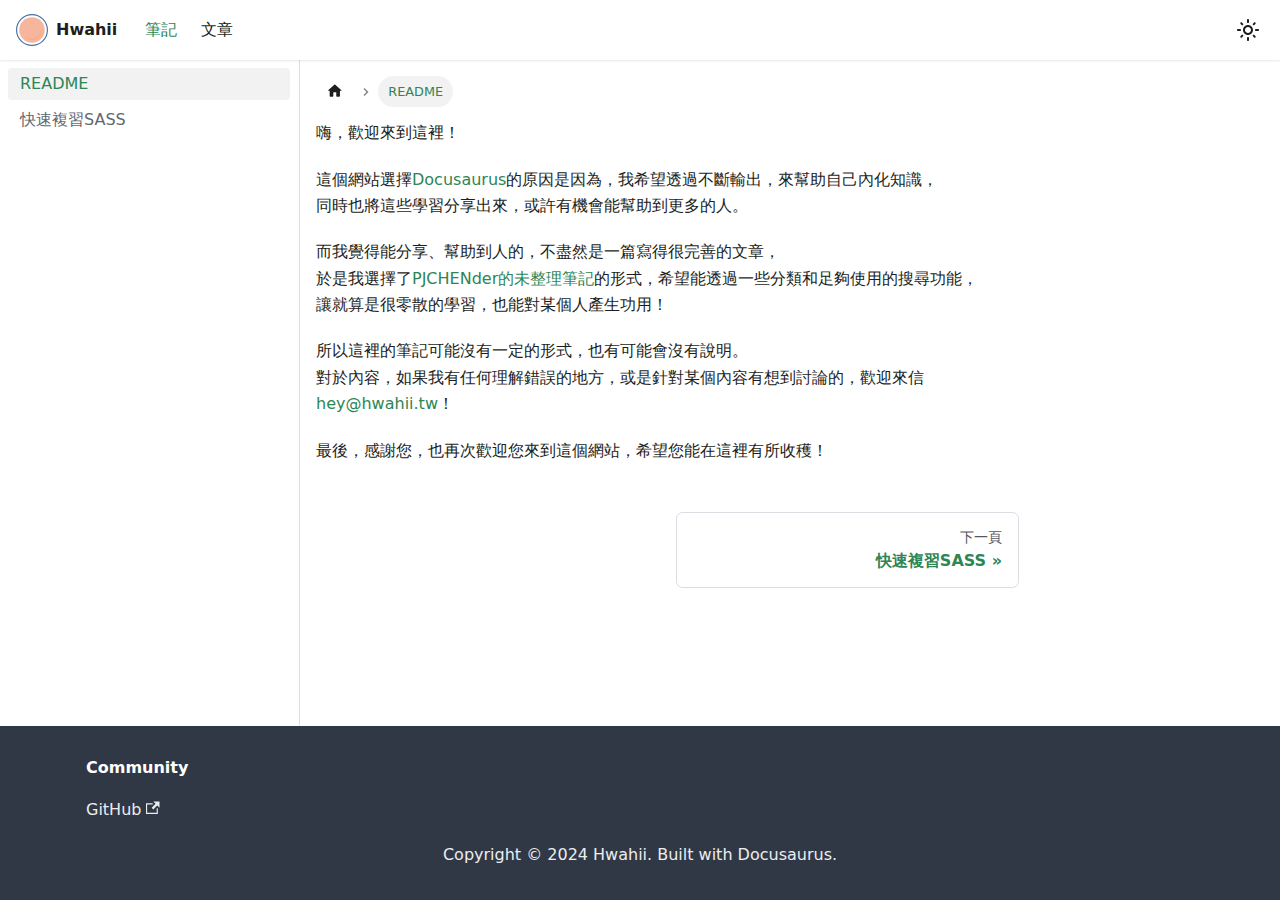
==== docs/index.html @ d8ab29be "Deploy website - based on bfebf30cdcd7304b4d7a18068b318fc3b95c736f" ====
<!doctype html>
<html lang="zh-Hant" dir="ltr" class="docs-wrapper plugin-docs plugin-id-default docs-version-current docs-doc-page docs-doc-id-readme" data-has-hydrated="false">
<head>
<meta charset="UTF-8">
<meta name="generator" content="Docusaurus v3.6.3">
<title data-rh="true">README | Hwahii</title><meta data-rh="true" name="viewport" content="width=device-width,initial-scale=1"><meta data-rh="true" name="twitter:card" content="summary_large_image"><meta data-rh="true" property="og:image" content="https://hwahii.tw/img/hwahii-social-card.jpg"><meta data-rh="true" name="twitter:image" content="https://hwahii.tw/img/hwahii-social-card.jpg"><meta data-rh="true" property="og:url" content="https://hwahii.tw/docs/"><meta data-rh="true" property="og:locale" content="zh_Hant"><meta data-rh="true" name="docusaurus_locale" content="zh-Hant"><meta data-rh="true" name="docsearch:language" content="zh-Hant"><meta data-rh="true" name="docusaurus_version" content="current"><meta data-rh="true" name="docusaurus_tag" content="docs-default-current"><meta data-rh="true" name="docsearch:version" content="current"><meta data-rh="true" name="docsearch:docusaurus_tag" content="docs-default-current"><meta data-rh="true" property="og:title" content="README | Hwahii"><meta data-rh="true" name="description" content="嗨，歡迎來到這裡！"><meta data-rh="true" property="og:description" content="嗨，歡迎來到這裡！"><link data-rh="true" rel="icon" href="/img/favicon.ico"><link data-rh="true" rel="canonical" href="https://hwahii.tw/docs/"><link data-rh="true" rel="alternate" href="https://hwahii.tw/docs/" hreflang="zh-Hant"><link data-rh="true" rel="alternate" href="https://hwahii.tw/docs/" hreflang="x-default"><link rel="alternate" type="application/rss+xml" href="/blog/rss.xml" title="Hwahii RSS Feed">
<link rel="alternate" type="application/atom+xml" href="/blog/atom.xml" title="Hwahii Atom Feed"><link rel="stylesheet" href="/assets/css/styles.ea962308.css">
<script src="/assets/js/runtime~main.07e8fa2d.js" defer="defer"></script>
<script src="/assets/js/main.e423e4a3.js" defer="defer"></script>
</head>
<body class="navigation-with-keyboard">
<script>!function(){function t(t){document.documentElement.setAttribute("data-theme",t)}var e=function(){try{return new URLSearchParams(window.location.search).get("docusaurus-theme")}catch(t){}}()||function(){try{return window.localStorage.getItem("theme")}catch(t){}}();t(null!==e?e:"light")}(),function(){try{const n=new URLSearchParams(window.location.search).entries();for(var[t,e]of n)if(t.startsWith("docusaurus-data-")){var a=t.replace("docusaurus-data-","data-");document.documentElement.setAttribute(a,e)}}catch(t){}}()</script><div id="__docusaurus"><div role="region" aria-label="跳至主要内容"><a class="skipToContent_fXgn" href="#__docusaurus_skipToContent_fallback">跳至主要内容</a></div><nav aria-label="主導航" class="navbar navbar--fixed-top"><div class="navbar__inner"><div class="navbar__items"><button aria-label="切換導覽列" aria-expanded="false" class="navbar__toggle clean-btn" type="button"><svg width="30" height="30" viewBox="0 0 30 30" aria-hidden="true"><path stroke="currentColor" stroke-linecap="round" stroke-miterlimit="10" stroke-width="2" d="M4 7h22M4 15h22M4 23h22"></path></svg></button><a class="navbar__brand" href="/"><div class="navbar__logo"><img src="/img/logo.svg" alt="Hwahii Logo" class="themedComponent_mlkZ themedComponent--light_NVdE"><img src="/img/logo.svg" alt="Hwahii Logo" class="themedComponent_mlkZ themedComponent--dark_xIcU"></div><b class="navbar__title text--truncate">Hwahii</b></a><a aria-current="page" class="navbar__item navbar__link navbar__link--active" href="/docs/">筆記</a><a class="navbar__item navbar__link" href="/blog">文章</a></div><div class="navbar__items navbar__items--right"><div class="toggle_vylO colorModeToggle_DEke"><button class="clean-btn toggleButton_gllP toggleButtonDisabled_aARS" type="button" disabled="" title="切換淺色/深色模式（當前為淺色模式）" aria-label="切換淺色/深色模式（當前為淺色模式）" aria-live="polite" aria-pressed="false"><svg viewBox="0 0 24 24" width="24" height="24" class="lightToggleIcon_pyhR"><path fill="currentColor" d="M12,9c1.65,0,3,1.35,3,3s-1.35,3-3,3s-3-1.35-3-3S10.35,9,12,9 M12,7c-2.76,0-5,2.24-5,5s2.24,5,5,5s5-2.24,5-5 S14.76,7,12,7L12,7z M2,13l2,0c0.55,0,1-0.45,1-1s-0.45-1-1-1l-2,0c-0.55,0-1,0.45-1,1S1.45,13,2,13z M20,13l2,0c0.55,0,1-0.45,1-1 s-0.45-1-1-1l-2,0c-0.55,0-1,0.45-1,1S19.45,13,20,13z M11,2v2c0,0.55,0.45,1,1,1s1-0.45,1-1V2c0-0.55-0.45-1-1-1S11,1.45,11,2z M11,20v2c0,0.55,0.45,1,1,1s1-0.45,1-1v-2c0-0.55-0.45-1-1-1C11.45,19,11,19.45,11,20z M5.99,4.58c-0.39-0.39-1.03-0.39-1.41,0 c-0.39,0.39-0.39,1.03,0,1.41l1.06,1.06c0.39,0.39,1.03,0.39,1.41,0s0.39-1.03,0-1.41L5.99,4.58z M18.36,16.95 c-0.39-0.39-1.03-0.39-1.41,0c-0.39,0.39-0.39,1.03,0,1.41l1.06,1.06c0.39,0.39,1.03,0.39,1.41,0c0.39-0.39,0.39-1.03,0-1.41 L18.36,16.95z M19.42,5.99c0.39-0.39,0.39-1.03,0-1.41c-0.39-0.39-1.03-0.39-1.41,0l-1.06,1.06c-0.39,0.39-0.39,1.03,0,1.41 s1.03,0.39,1.41,0L19.42,5.99z M7.05,18.36c0.39-0.39,0.39-1.03,0-1.41c-0.39-0.39-1.03-0.39-1.41,0l-1.06,1.06 c-0.39,0.39-0.39,1.03,0,1.41s1.03,0.39,1.41,0L7.05,18.36z"></path></svg><svg viewBox="0 0 24 24" width="24" height="24" class="darkToggleIcon_wfgR"><path fill="currentColor" d="M9.37,5.51C9.19,6.15,9.1,6.82,9.1,7.5c0,4.08,3.32,7.4,7.4,7.4c0.68,0,1.35-0.09,1.99-0.27C17.45,17.19,14.93,19,12,19 c-3.86,0-7-3.14-7-7C5,9.07,6.81,6.55,9.37,5.51z M12,3c-4.97,0-9,4.03-9,9s4.03,9,9,9s9-4.03,9-9c0-0.46-0.04-0.92-0.1-1.36 c-0.98,1.37-2.58,2.26-4.4,2.26c-2.98,0-5.4-2.42-5.4-5.4c0-1.81,0.89-3.42,2.26-4.4C12.92,3.04,12.46,3,12,3L12,3z"></path></svg></button></div><div class="navbarSearchContainer_Bca1"></div></div></div><div role="presentation" class="navbar-sidebar__backdrop"></div></nav><div id="__docusaurus_skipToContent_fallback" class="main-wrapper mainWrapper_z2l0"><div class="docsWrapper_hBAB"><button aria-label="回到頂部" class="clean-btn theme-back-to-top-button backToTopButton_sjWU" type="button"></button><div class="docRoot_UBD9"><aside class="theme-doc-sidebar-container docSidebarContainer_YfHR"><div class="sidebarViewport_aRkj"><div class="sidebar_njMd"><nav aria-label="文件側邊欄" class="menu thin-scrollbar menu_SIkG"><ul class="theme-doc-sidebar-menu menu__list"><li class="theme-doc-sidebar-item-link theme-doc-sidebar-item-link-level-1 menu__list-item"><a class="menu__link menu__link--active" aria-current="page" href="/docs/">README</a></li><li class="theme-doc-sidebar-item-link theme-doc-sidebar-item-link-level-1 menu__list-item"><a class="menu__link" href="/docs/quick-sass">快速複習SASS</a></li></ul></nav></div></div></aside><main class="docMainContainer_TBSr"><div class="container padding-top--md padding-bottom--lg"><div class="row"><div class="col docItemCol_VOVn"><div class="docItemContainer_Djhp"><article><nav class="theme-doc-breadcrumbs breadcrumbsContainer_Z_bl" aria-label="頁面路徑"><ul class="breadcrumbs" itemscope="" itemtype="https://schema.org/BreadcrumbList"><li class="breadcrumbs__item"><a aria-label="主頁面" class="breadcrumbs__link" href="/"><svg viewBox="0 0 24 24" class="breadcrumbHomeIcon_YNFT"><path d="M10 19v-5h4v5c0 .55.45 1 1 1h3c.55 0 1-.45 1-1v-7h1.7c.46 0 .68-.57.33-.87L12.67 3.6c-.38-.34-.96-.34-1.34 0l-8.36 7.53c-.34.3-.13.87.33.87H5v7c0 .55.45 1 1 1h3c.55 0 1-.45 1-1z" fill="currentColor"></path></svg></a></li><li itemscope="" itemprop="itemListElement" itemtype="https://schema.org/ListItem" class="breadcrumbs__item breadcrumbs__item--active"><span class="breadcrumbs__link" itemprop="name">README</span><meta itemprop="position" content="1"></li></ul></nav><div class="theme-doc-markdown markdown"><p>嗨，歡迎來到這裡！</p>
<p>這個網站選擇<a href="https://docusaurus.io/" target="_blank" rel="noopener noreferrer">Docusaurus</a>的原因是因為，我希望透過不斷輸出，來幫助自己內化知識，<br>
<!-- -->同時也將這些學習分享出來，或許有機會能幫助到更多的人。</p>
<p>而我覺得能分享、幫助到人的，不盡然是一篇寫得很完善的文章，<br>
<!-- -->於是我選擇了<a href="https://pjchender.dev/" target="_blank" rel="noopener noreferrer">PJCHENder的未整理筆記</a>的形式，希望能透過一些分類和足夠使用的搜尋功能，<br>
<!-- -->讓就算是很零散的學習，也能對某個人產生功用！</p>
<p>所以這裡的筆記可能沒有一定的形式，也有可能會沒有說明。<br>
<!-- -->對於內容，如果我有任何理解錯誤的地方，或是針對某個內容有想到討論的，歡迎來信<a href="mailto:hey@hwahii.tw" target="_blank" rel="noopener noreferrer">hey@hwahii.tw</a>！</p>
<p>最後，感謝您，也再次歡迎您來到這個網站，希望您能在這裡有所收穫！</p></div></article><nav class="pagination-nav docusaurus-mt-lg" aria-label="文件選項卡"><a class="pagination-nav__link pagination-nav__link--next" href="/docs/quick-sass"><div class="pagination-nav__sublabel">下一頁</div><div class="pagination-nav__label">快速複習SASS</div></a></nav></div></div></div></div></main></div></div></div><footer class="footer footer--dark"><div class="container container-fluid"><div class="row footer__links"><div class="col footer__col"><div class="footer__title">Community</div><ul class="footer__items clean-list"><li class="footer__item"><a href="https://github.com/hwahii" target="_blank" rel="noopener noreferrer" class="footer__link-item">GitHub<svg width="13.5" height="13.5" aria-hidden="true" viewBox="0 0 24 24" class="iconExternalLink_nPIU"><path fill="currentColor" d="M21 13v10h-21v-19h12v2h-10v15h17v-8h2zm3-12h-10.988l4.035 4-6.977 7.07 2.828 2.828 6.977-7.07 4.125 4.172v-11z"></path></svg></a></li></ul></div></div><div class="footer__bottom text--center"><div class="footer__copyright">Copyright © 2024 Hwahii. Built with Docusaurus.</div></div></div></footer></div>
</body>
</html>
---- assets/css/styles.ea962308.css ----
.col,.container{padding:0 var(--ifm-spacing-horizontal);width:100%}.markdown>h2,.markdown>h3,.markdown>h4,.markdown>h5,.markdown>h6{margin-bottom:calc(var(--ifm-heading-vertical-rhythm-bottom)*var(--ifm-leading))}.markdown li,body{word-wrap:break-word}body,ol ol,ol ul,ul ol,ul ul{margin:0}pre,table{overflow:auto}blockquote,pre{margin:0 0 var(--ifm-spacing-vertical)}.breadcrumbs__link,.button{transition-timing-function:var(--ifm-transition-timing-default)}.button,code{vertical-align:middle}.button--outline.button--active,.button--outline:active,.button--outline:hover,:root{--ifm-button-color:var(--ifm-font-color-base-inverse)}.menu__link:hover,a{transition:color var(--ifm-transition-fast) var(--ifm-transition-timing-default)}.navbar--dark,:root{--ifm-navbar-link-hover-color:var(--ifm-color-primary)}.menu,.navbar-sidebar{overflow-x:hidden}:root,html[data-theme=dark]{--ifm-color-emphasis-500:var(--ifm-color-gray-500)}.toggleButton_gllP,html{-webkit-tap-highlight-color:transparent}.authorSocials_rSDt,.authorTitle_nd0D{-webkit-box-orient:vertical;overflow:hidden}.clean-list,.containsTaskList_mC6p,.details_lb9f>summary,.dropdown__menu,.menu__list{list-style:none}:root{--ifm-color-scheme:light;--ifm-dark-value:10%;--ifm-darker-value:15%;--ifm-darkest-value:30%;--ifm-light-value:15%;--ifm-lighter-value:30%;--ifm-lightest-value:50%;--ifm-contrast-background-value:90%;--ifm-contrast-foreground-value:70%;--ifm-contrast-background-dark-value:70%;--ifm-contrast-foreground-dark-value:90%;--ifm-color-primary:#3578e5;--ifm-color-secondary:#ebedf0;--ifm-color-success:#00a400;--ifm-color-info:#54c7ec;--ifm-color-warning:#ffba00;--ifm-color-danger:#fa383e;--ifm-color-primary-dark:#306cce;--ifm-color-primary-darker:#2d66c3;--ifm-color-primary-darkest:#2554a0;--ifm-color-primary-light:#538ce9;--ifm-color-primary-lighter:#72a1ed;--ifm-color-primary-lightest:#9abcf2;--ifm-color-primary-contrast-background:#ebf2fc;--ifm-color-primary-contrast-foreground:#102445;--ifm-color-secondary-dark:#d4d5d8;--ifm-color-secondary-darker:#c8c9cc;--ifm-color-secondary-darkest:#a4a6a8;--ifm-color-secondary-light:#eef0f2;--ifm-color-secondary-lighter:#f1f2f5;--ifm-color-secondary-lightest:#f5f6f8;--ifm-color-secondary-contrast-background:#fdfdfe;--ifm-color-secondary-contrast-foreground:#474748;--ifm-color-success-dark:#009400;--ifm-color-success-darker:#008b00;--ifm-color-success-darkest:#007300;--ifm-color-success-light:#26b226;--ifm-color-success-lighter:#4dbf4d;--ifm-color-success-lightest:#80d280;--ifm-color-success-contrast-background:#e6f6e6;--ifm-color-success-contrast-foreground:#003100;--ifm-color-info-dark:#4cb3d4;--ifm-color-info-darker:#47a9c9;--ifm-color-info-darkest:#3b8ba5;--ifm-color-info-light:#6ecfef;--ifm-color-info-lighter:#87d8f2;--ifm-color-info-lightest:#aae3f6;--ifm-color-info-contrast-background:#eef9fd;--ifm-color-info-contrast-foreground:#193c47;--ifm-color-warning-dark:#e6a700;--ifm-color-warning-darker:#d99e00;--ifm-color-warning-darkest:#b38200;--ifm-color-warning-light:#ffc426;--ifm-color-warning-lighter:#ffcf4d;--ifm-color-warning-lightest:#ffdd80;--ifm-color-warning-contrast-background:#fff8e6;--ifm-color-warning-contrast-foreground:#4d3800;--ifm-color-danger-dark:#e13238;--ifm-color-danger-darker:#d53035;--ifm-color-danger-darkest:#af272b;--ifm-color-danger-light:#fb565b;--ifm-color-danger-lighter:#fb7478;--ifm-color-danger-lightest:#fd9c9f;--ifm-color-danger-contrast-background:#ffebec;--ifm-color-danger-contrast-foreground:#4b1113;--ifm-color-white:#fff;--ifm-color-black:#000;--ifm-color-gray-0:var(--ifm-color-white);--ifm-color-gray-100:#f5f6f7;--ifm-color-gray-200:#ebedf0;--ifm-color-gray-300:#dadde1;--ifm-color-gray-400:#ccd0d5;--ifm-color-gray-500:#bec3c9;--ifm-color-gray-600:#8d949e;--ifm-color-gray-700:#606770;--ifm-color-gray-800:#444950;--ifm-color-gray-900:#1c1e21;--ifm-color-gray-1000:var(--ifm-color-black);--ifm-color-emphasis-0:var(--ifm-color-gray-0);--ifm-color-emphasis-100:var(--ifm-color-gray-100);--ifm-color-emphasis-200:var(--ifm-color-gray-200);--ifm-color-emphasis-300:var(--ifm-color-gray-300);--ifm-color-emphasis-400:var(--ifm-color-gray-400);--ifm-color-emphasis-600:var(--ifm-color-gray-600);--ifm-color-emphasis-700:var(--ifm-color-gray-700);--ifm-color-emphasis-800:var(--ifm-color-gray-800);--ifm-color-emphasis-900:var(--ifm-color-gray-900);--ifm-color-emphasis-1000:var(--ifm-color-gray-1000);--ifm-color-content:var(--ifm-color-emphasis-900);--ifm-color-content-inverse:var(--ifm-color-emphasis-0);--ifm-color-content-secondary:#525860;--ifm-background-color:#0000;--ifm-background-surface-color:var(--ifm-color-content-inverse);--ifm-global-border-width:1px;--ifm-global-radius:0.4rem;--ifm-hover-overlay:#0000000d;--ifm-font-color-base:var(--ifm-color-content);--ifm-font-color-base-inverse:var(--ifm-color-content-inverse);--ifm-font-color-secondary:var(--ifm-color-content-secondary);--ifm-font-family-base:system-ui,-apple-system,Segoe UI,Roboto,Ubuntu,Cantarell,Noto Sans,sans-serif,BlinkMacSystemFont,"Segoe UI",Helvetica,Arial,sans-serif,"Apple Color Emoji","Segoe UI Emoji","Segoe UI Symbol";--ifm-font-family-monospace:SFMono-Regular,Menlo,Monaco,Consolas,"Liberation Mono","Courier New",monospace;--ifm-font-size-base:100%;--ifm-font-weight-light:300;--ifm-font-weight-normal:400;--ifm-font-weight-semibold:500;--ifm-font-weight-bold:700;--ifm-font-weight-base:var(--ifm-font-weight-normal);--ifm-line-height-base:1.65;--ifm-global-spacing:1rem;--ifm-spacing-vertical:var(--ifm-global-spacing);--ifm-spacing-horizontal:var(--ifm-global-spacing);--ifm-transition-fast:200ms;--ifm-transition-slow:400ms;--ifm-transition-timing-default:cubic-bezier(0.08,0.52,0.52,1);--ifm-global-shadow-lw:0 1px 2px 0 #0000001a;--ifm-global-shadow-md:0 5px 40px #0003;--ifm-global-shadow-tl:0 12px 28px 0 #0003,0 2px 4px 0 #0000001a;--ifm-z-index-dropdown:100;--ifm-z-index-fixed:200;--ifm-z-index-overlay:400;--ifm-container-width:1140px;--ifm-container-width-xl:1320px;--ifm-code-background:#f6f7f8;--ifm-code-border-radius:var(--ifm-global-radius);--ifm-code-font-size:90%;--ifm-code-padding-horizontal:0.1rem;--ifm-code-padding-vertical:0.1rem;--ifm-pre-background:var(--ifm-code-background);--ifm-pre-border-radius:var(--ifm-code-border-radius);--ifm-pre-color:inherit;--ifm-pre-line-height:1.45;--ifm-pre-padding:1rem;--ifm-heading-color:inherit;--ifm-heading-margin-top:0;--ifm-heading-margin-bottom:var(--ifm-spacing-vertical);--ifm-heading-font-family:var(--ifm-font-family-base);--ifm-heading-font-weight:var(--ifm-font-weight-bold);--ifm-heading-line-height:1.25;--ifm-h1-font-size:2rem;--ifm-h2-font-size:1.5rem;--ifm-h3-font-size:1.25rem;--ifm-h4-font-size:1rem;--ifm-h5-font-size:0.875rem;--ifm-h6-font-size:0.85rem;--ifm-image-alignment-padding:1.25rem;--ifm-leading-desktop:1.25;--ifm-leading:calc(var(--ifm-leading-desktop)*1rem);--ifm-list-left-padding:2rem;--ifm-list-margin:1rem;--ifm-list-item-margin:0.25rem;--ifm-list-paragraph-margin:1rem;--ifm-table-cell-padding:0.75rem;--ifm-table-background:#0000;--ifm-table-stripe-background:#00000008;--ifm-table-border-width:1px;--ifm-table-border-color:var(--ifm-color-emphasis-300);--ifm-table-head-background:inherit;--ifm-table-head-color:inherit;--ifm-table-head-font-weight:var(--ifm-font-weight-bold);--ifm-table-cell-color:inherit;--ifm-link-color:var(--ifm-color-primary);--ifm-link-decoration:none;--ifm-link-hover-color:var(--ifm-link-color);--ifm-link-hover-decoration:underline;--ifm-paragraph-margin-bottom:var(--ifm-leading);--ifm-blockquote-font-size:var(--ifm-font-size-base);--ifm-blockquote-border-left-width:2px;--ifm-blockquote-padding-horizontal:var(--ifm-spacing-horizontal);--ifm-blockquote-padding-vertical:0;--ifm-blockquote-shadow:none;--ifm-blockquote-color:var(--ifm-color-emphasis-800);--ifm-blockquote-border-color:var(--ifm-color-emphasis-300);--ifm-hr-background-color:var(--ifm-color-emphasis-500);--ifm-hr-height:1px;--ifm-hr-margin-vertical:1.5rem;--ifm-scrollbar-size:7px;--ifm-scrollbar-track-background-color:#f1f1f1;--ifm-scrollbar-thumb-background-color:silver;--ifm-scrollbar-thumb-hover-background-color:#a7a7a7;--ifm-alert-background-color:inherit;--ifm-alert-border-color:inherit;--ifm-alert-border-radius:var(--ifm-global-radius);--ifm-alert-border-width:0px;--ifm-alert-border-left-width:5px;--ifm-alert-color:var(--ifm-font-color-base);--ifm-alert-padding-horizontal:var(--ifm-spacing-horizontal);--ifm-alert-padding-vertical:var(--ifm-spacing-vertical);--ifm-alert-shadow:var(--ifm-global-shadow-lw);--ifm-avatar-intro-margin:1rem;--ifm-avatar-intro-alignment:inherit;--ifm-avatar-photo-size:3rem;--ifm-badge-background-color:inherit;--ifm-badge-border-color:inherit;--ifm-badge-border-radius:var(--ifm-global-radius);--ifm-badge-border-width:var(--ifm-global-border-width);--ifm-badge-color:var(--ifm-color-white);--ifm-badge-padding-horizontal:calc(var(--ifm-spacing-horizontal)*0.5);--ifm-badge-padding-vertical:calc(var(--ifm-spacing-vertical)*0.25);--ifm-breadcrumb-border-radius:1.5rem;--ifm-breadcrumb-spacing:0.5rem;--ifm-breadcrumb-color-active:var(--ifm-color-primary);--ifm-breadcrumb-item-background-active:var(--ifm-hover-overlay);--ifm-breadcrumb-padding-horizontal:0.8rem;--ifm-breadcrumb-padding-vertical:0.4rem;--ifm-breadcrumb-size-multiplier:1;--ifm-breadcrumb-separator:url('data:image/svg+xml;utf8,<svg xmlns="http://www.w3.org/2000/svg" x="0px" y="0px" viewBox="0 0 256 256"><g><g><polygon points="79.093,0 48.907,30.187 146.72,128 48.907,225.813 79.093,256 207.093,128"/></g></g><g></g><g></g><g></g><g></g><g></g><g></g><g></g><g></g><g></g><g></g><g></g><g></g><g></g><g></g><g></g></svg>');--ifm-breadcrumb-separator-filter:none;--ifm-breadcrumb-separator-size:0.5rem;--ifm-breadcrumb-separator-size-multiplier:1.25;--ifm-button-background-color:inherit;--ifm-button-border-color:var(--ifm-button-background-color);--ifm-button-border-width:var(--ifm-global-border-width);--ifm-button-font-weight:var(--ifm-font-weight-bold);--ifm-button-padding-horizontal:1.5rem;--ifm-button-padding-vertical:0.375rem;--ifm-button-size-multiplier:1;--ifm-button-transition-duration:var(--ifm-transition-fast);--ifm-button-border-radius:calc(var(--ifm-global-radius)*var(--ifm-button-size-multiplier));--ifm-button-group-spacing:2px;--ifm-card-background-color:var(--ifm-background-surface-color);--ifm-card-border-radius:calc(var(--ifm-global-radius)*2);--ifm-card-horizontal-spacing:var(--ifm-global-spacing);--ifm-card-vertical-spacing:var(--ifm-global-spacing);--ifm-toc-border-color:var(--ifm-color-emphasis-300);--ifm-toc-link-color:var(--ifm-color-content-secondary);--ifm-toc-padding-vertical:0.5rem;--ifm-toc-padding-horizontal:0.5rem;--ifm-dropdown-background-color:var(--ifm-background-surface-color);--ifm-dropdown-font-weight:var(--ifm-font-weight-semibold);--ifm-dropdown-link-color:var(--ifm-font-color-base);--ifm-dropdown-hover-background-color:var(--ifm-hover-overlay);--ifm-footer-background-color:var(--ifm-color-emphasis-100);--ifm-footer-color:inherit;--ifm-footer-link-color:var(--ifm-color-emphasis-700);--ifm-footer-link-hover-color:var(--ifm-color-primary);--ifm-footer-link-horizontal-spacing:0.5rem;--ifm-footer-padding-horizontal:calc(var(--ifm-spacing-horizontal)*2);--ifm-footer-padding-vertical:calc(var(--ifm-spacing-vertical)*2);--ifm-footer-title-color:inherit;--ifm-footer-logo-max-width:min(30rem,90vw);--ifm-hero-background-color:var(--ifm-background-surface-color);--ifm-hero-text-color:var(--ifm-color-emphasis-800);--ifm-menu-color:var(--ifm-color-emphasis-700);--ifm-menu-color-active:var(--ifm-color-primary);--ifm-menu-color-background-active:var(--ifm-hover-overlay);--ifm-menu-color-background-hover:var(--ifm-hover-overlay);--ifm-menu-link-padding-horizontal:0.75rem;--ifm-menu-link-padding-vertical:0.375rem;--ifm-menu-link-sublist-icon:url('data:image/svg+xml;utf8,<svg xmlns="http://www.w3.org/2000/svg" width="16px" height="16px" viewBox="0 0 24 24"><path fill="rgba(0,0,0,0.5)" d="M7.41 15.41L12 10.83l4.59 4.58L18 14l-6-6-6 6z"></path></svg>');--ifm-menu-link-sublist-icon-filter:none;--ifm-navbar-background-color:var(--ifm-background-surface-color);--ifm-navbar-height:3.75rem;--ifm-navbar-item-padding-horizontal:0.75rem;--ifm-navbar-item-padding-vertical:0.25rem;--ifm-navbar-link-color:var(--ifm-font-color-base);--ifm-navbar-link-active-color:var(--ifm-link-color);--ifm-navbar-padding-horizontal:var(--ifm-spacing-horizontal);--ifm-navbar-padding-vertical:calc(var(--ifm-spacing-vertical)*0.5);--ifm-navbar-shadow:var(--ifm-global-shadow-lw);--ifm-navbar-search-input-background-color:var(--ifm-color-emphasis-200);--ifm-navbar-search-input-color:var(--ifm-color-emphasis-800);--ifm-navbar-search-input-placeholder-color:var(--ifm-color-emphasis-500);--ifm-navbar-search-input-icon:url('data:image/svg+xml;utf8,<svg fill="currentColor" xmlns="http://www.w3.org/2000/svg" viewBox="0 0 16 16" height="16px" width="16px"><path d="M6.02945,10.20327a4.17382,4.17382,0,1,1,4.17382-4.17382A4.15609,4.15609,0,0,1,6.02945,10.20327Zm9.69195,4.2199L10.8989,9.59979A5.88021,5.88021,0,0,0,12.058,6.02856,6.00467,6.00467,0,1,0,9.59979,10.8989l4.82338,4.82338a.89729.89729,0,0,0,1.29912,0,.89749.89749,0,0,0-.00087-1.29909Z" /></svg>');--ifm-navbar-sidebar-width:83vw;--ifm-pagination-border-radius:var(--ifm-global-radius);--ifm-pagination-color-active:var(--ifm-color-primary);--ifm-pagination-font-size:1rem;--ifm-pagination-item-active-background:var(--ifm-hover-overlay);--ifm-pagination-page-spacing:0.2em;--ifm-pagination-padding-horizontal:calc(var(--ifm-spacing-horizontal)*1);--ifm-pagination-padding-vertical:calc(var(--ifm-spacing-vertical)*0.25);--ifm-pagination-nav-border-radius:var(--ifm-global-radius);--ifm-pagination-nav-color-hover:var(--ifm-color-primary);--ifm-pills-color-active:var(--ifm-color-primary);--ifm-pills-color-background-active:var(--ifm-hover-overlay);--ifm-pills-spacing:0.125rem;--ifm-tabs-color:var(--ifm-font-color-secondary);--ifm-tabs-color-active:var(--ifm-color-primary);--ifm-tabs-color-active-border:var(--ifm-tabs-color-active);--ifm-tabs-padding-horizontal:1rem;--ifm-tabs-padding-vertical:1rem;--docusaurus-progress-bar-color:var(--ifm-color-primary);--ifm-color-primary:#2e8555;--ifm-color-primary-dark:#29784c;--ifm-color-primary-darker:#277148;--ifm-color-primary-darkest:#205d3b;--ifm-color-primary-light:#33925d;--ifm-color-primary-lighter:#359962;--ifm-color-primary-lightest:#3cad6e;--ifm-code-font-size:95%;--docusaurus-highlighted-code-line-bg:#0000001a;--docusaurus-announcement-bar-height:auto;--docusaurus-collapse-button-bg:#0000;--docusaurus-collapse-button-bg-hover:#0000001a;--doc-sidebar-width:300px;--doc-sidebar-hidden-width:30px;--docusaurus-blog-social-icon-size:1rem;--docusaurus-tag-list-border:var(--ifm-color-emphasis-300)}.badge--danger,.badge--info,.badge--primary,.badge--secondary,.badge--success,.badge--warning{--ifm-badge-border-color:var(--ifm-badge-background-color)}.button--link,.button--outline{--ifm-button-background-color:#0000}*{box-sizing:border-box}html{background-color:var(--ifm-background-color);color:var(--ifm-font-color-base);color-scheme:var(--ifm-color-scheme);font:var(--ifm-font-size-base)/var(--ifm-line-height-base) var(--ifm-font-family-base);-webkit-font-smoothing:antialiased;text-rendering:optimizelegibility;-webkit-text-size-adjust:100%;text-size-adjust:100%}iframe{border:0;color-scheme:auto}.container{margin:0 auto;max-width:var(--ifm-container-width)}.container--fluid{max-width:inherit}.row{display:flex;flex-wrap:wrap;margin:0 calc(var(--ifm-spacing-horizontal)*-1)}.margin-bottom--none,.margin-vert--none,.markdown>:last-child{margin-bottom:0!important}.margin-top--none,.margin-vert--none{margin-top:0!important}.row--no-gutters{margin-left:0;margin-right:0}.margin-horiz--none,.margin-right--none{margin-right:0!important}.row--no-gutters>.col{padding-left:0;padding-right:0}.row--align-top{align-items:flex-start}.row--align-bottom{align-items:flex-end}.menuExternalLink_NmtK,.row--align-center{align-items:center}.row--align-stretch{align-items:stretch}.row--align-baseline{align-items:baseline}.col{--ifm-col-width:100%;flex:1 0;margin-left:0;max-width:var(--ifm-col-width)}.padding-bottom--none,.padding-vert--none{padding-bottom:0!important}.padding-top--none,.padding-vert--none{padding-top:0!important}.padding-horiz--none,.padding-left--none{padding-left:0!important}.padding-horiz--none,.padding-right--none{padding-right:0!important}.col[class*=col--]{flex:0 0 var(--ifm-col-width)}.col--1{--ifm-col-width:8.33333%}.col--offset-1{margin-left:8.33333%}.col--2{--ifm-col-width:16.66667%}.col--offset-2{margin-left:16.66667%}.col--3{--ifm-col-width:25%}.col--offset-3{margin-left:25%}.col--4{--ifm-col-width:33.33333%}.col--offset-4{margin-left:33.33333%}.col--5{--ifm-col-width:41.66667%}.col--offset-5{margin-left:41.66667%}.col--6{--ifm-col-width:50%}.col--offset-6{margin-left:50%}.col--7{--ifm-col-width:58.33333%}.col--offset-7{margin-left:58.33333%}.col--8{--ifm-col-width:66.66667%}.col--offset-8{margin-left:66.66667%}.col--9{--ifm-col-width:75%}.col--offset-9{margin-left:75%}.col--10{--ifm-col-width:83.33333%}.col--offset-10{margin-left:83.33333%}.col--11{--ifm-col-width:91.66667%}.col--offset-11{margin-left:91.66667%}.col--12{--ifm-col-width:100%}.col--offset-12{margin-left:100%}.margin-horiz--none,.margin-left--none{margin-left:0!important}.margin--none{margin:0!important}.margin-bottom--xs,.margin-vert--xs{margin-bottom:.25rem!important}.margin-top--xs,.margin-vert--xs{margin-top:.25rem!important}.margin-horiz--xs,.margin-left--xs{margin-left:.25rem!important}.margin-horiz--xs,.margin-right--xs{margin-right:.25rem!important}.margin--xs{margin:.25rem!important}.margin-bottom--sm,.margin-vert--sm{margin-bottom:.5rem!important}.margin-top--sm,.margin-vert--sm{margin-top:.5rem!important}.margin-horiz--sm,.margin-left--sm{margin-left:.5rem!important}.margin-horiz--sm,.margin-right--sm{margin-right:.5rem!important}.margin--sm{margin:.5rem!important}.margin-bottom--md,.margin-vert--md{margin-bottom:1rem!important}.margin-top--md,.margin-vert--md{margin-top:1rem!important}.margin-horiz--md,.margin-left--md{margin-left:1rem!important}.margin-horiz--md,.margin-right--md{margin-right:1rem!important}.margin--md{margin:1rem!important}.margin-bottom--lg,.margin-vert--lg{margin-bottom:2rem!important}.margin-top--lg,.margin-vert--lg{margin-top:2rem!important}.margin-horiz--lg,.margin-left--lg{margin-left:2rem!important}.margin-horiz--lg,.margin-right--lg{margin-right:2rem!important}.margin--lg{margin:2rem!important}.margin-bottom--xl,.margin-vert--xl{margin-bottom:5rem!important}.margin-top--xl,.margin-vert--xl{margin-top:5rem!important}.margin-horiz--xl,.margin-left--xl{margin-left:5rem!important}.margin-horiz--xl,.margin-right--xl{margin-right:5rem!important}.margin--xl{margin:5rem!important}.padding--none{padding:0!important}.padding-bottom--xs,.padding-vert--xs{padding-bottom:.25rem!important}.padding-top--xs,.padding-vert--xs{padding-top:.25rem!important}.padding-horiz--xs,.padding-left--xs{padding-left:.25rem!important}.padding-horiz--xs,.padding-right--xs{padding-right:.25rem!important}.padding--xs{padding:.25rem!important}.padding-bottom--sm,.padding-vert--sm{padding-bottom:.5rem!important}.padding-top--sm,.padding-vert--sm{padding-top:.5rem!important}.padding-horiz--sm,.padding-left--sm{padding-left:.5rem!important}.padding-horiz--sm,.padding-right--sm{padding-right:.5rem!important}.padding--sm{padding:.5rem!important}.padding-bottom--md,.padding-vert--md{padding-bottom:1rem!important}.padding-top--md,.padding-vert--md{padding-top:1rem!important}.padding-horiz--md,.padding-left--md{padding-left:1rem!important}.padding-horiz--md,.padding-right--md{padding-right:1rem!important}.padding--md{padding:1rem!important}.padding-bottom--lg,.padding-vert--lg{padding-bottom:2rem!important}.padding-top--lg,.padding-vert--lg{padding-top:2rem!important}.padding-horiz--lg,.padding-left--lg{padding-left:2rem!important}.padding-horiz--lg,.padding-right--lg{padding-right:2rem!important}.padding--lg{padding:2rem!important}.padding-bottom--xl,.padding-vert--xl{padding-bottom:5rem!important}.padding-top--xl,.padding-vert--xl{padding-top:5rem!important}.padding-horiz--xl,.padding-left--xl{padding-left:5rem!important}.padding-horiz--xl,.padding-right--xl{padding-right:5rem!important}.padding--xl{padding:5rem!important}code{background-color:var(--ifm-code-background);border:.1rem solid #0000001a;border-radius:var(--ifm-code-border-radius);font-family:var(--ifm-font-family-monospace);font-size:var(--ifm-code-font-size);padding:var(--ifm-code-padding-vertical) var(--ifm-code-padding-horizontal)}a code{color:inherit}pre{background-color:var(--ifm-pre-background);border-radius:var(--ifm-pre-border-radius);color:var(--ifm-pre-color);font:var(--ifm-code-font-size)/var(--ifm-pre-line-height) var(--ifm-font-family-monospace);padding:var(--ifm-pre-padding)}pre code{background-color:initial;border:none;font-size:100%;line-height:inherit;padding:0}kbd{background-color:var(--ifm-color-emphasis-0);border:1px solid var(--ifm-color-emphasis-400);border-radius:.2rem;box-shadow:inset 0 -1px 0 var(--ifm-color-emphasis-400);color:var(--ifm-color-emphasis-800);font:80% var(--ifm-font-family-monospace);padding:.15rem .3rem}h1,h2,h3,h4,h5,h6{color:var(--ifm-heading-color);font-family:var(--ifm-heading-font-family);font-weight:var(--ifm-heading-font-weight);line-height:var(--ifm-heading-line-height);margin:var(--ifm-heading-margin-top) 0 var(--ifm-heading-margin-bottom) 0}h1{font-size:var(--ifm-h1-font-size)}h2{font-size:var(--ifm-h2-font-size)}h3{font-size:var(--ifm-h3-font-size)}h4{font-size:var(--ifm-h4-font-size)}h5{font-size:var(--ifm-h5-font-size)}h6{font-size:var(--ifm-h6-font-size)}img{max-width:100%}img[align=right]{padding-left:var(--image-alignment-padding)}img[align=left]{padding-right:var(--image-alignment-padding)}.markdown{--ifm-h1-vertical-rhythm-top:3;--ifm-h2-vertical-rhythm-top:2;--ifm-h3-vertical-rhythm-top:1.5;--ifm-heading-vertical-rhythm-top:1.25;--ifm-h1-vertical-rhythm-bottom:1.25;--ifm-heading-vertical-rhythm-bottom:1}.markdown:after,.markdown:before{content:"";display:table}.markdown:after{clear:both}.markdown h1:first-child{--ifm-h1-font-size:3rem;margin-bottom:calc(var(--ifm-h1-vertical-rhythm-bottom)*var(--ifm-leading))}.markdown>h2{--ifm-h2-font-size:2rem;margin-top:calc(var(--ifm-h2-vertical-rhythm-top)*var(--ifm-leading))}.markdown>h3{--ifm-h3-font-size:1.5rem;margin-top:calc(var(--ifm-h3-vertical-rhythm-top)*var(--ifm-leading))}.markdown>h4,.markdown>h5,.markdown>h6{margin-top:calc(var(--ifm-heading-vertical-rhythm-top)*var(--ifm-leading))}.markdown>p,.markdown>pre,.markdown>ul{margin-bottom:var(--ifm-leading)}.markdown li>p{margin-top:var(--ifm-list-paragraph-margin)}.markdown li+li{margin-top:var(--ifm-list-item-margin)}ol,ul{margin:0 0 var(--ifm-list-margin);padding-left:var(--ifm-list-left-padding)}ol ol,ul ol{list-style-type:lower-roman}ol ol ol,ol ul ol,ul ol ol,ul ul ol{list-style-type:lower-alpha}table{border-collapse:collapse;display:block;margin-bottom:var(--ifm-spacing-vertical)}table thead tr{border-bottom:2px solid var(--ifm-table-border-color)}table thead,table tr:nth-child(2n){background-color:var(--ifm-table-stripe-background)}table tr{background-color:var(--ifm-table-background);border-top:var(--ifm-table-border-width) solid var(--ifm-table-border-color)}table td,table th{border:var(--ifm-table-border-width) solid var(--ifm-table-border-color);padding:var(--ifm-table-cell-padding)}table th{background-color:var(--ifm-table-head-background);color:var(--ifm-table-head-color);font-weight:var(--ifm-table-head-font-weight)}table td{color:var(--ifm-table-cell-color)}strong{font-weight:var(--ifm-font-weight-bold)}a{color:var(--ifm-link-color);text-decoration:var(--ifm-link-decoration)}a:hover{color:var(--ifm-link-hover-color);text-decoration:var(--ifm-link-hover-decoration)}.button:hover,.text--no-decoration,.text--no-decoration:hover,a:not([href]){-webkit-text-decoration:none;text-decoration:none}p{margin:0 0 var(--ifm-paragraph-margin-bottom)}blockquote{border-left:var(--ifm-blockquote-border-left-width) solid var(--ifm-blockquote-border-color);box-shadow:var(--ifm-blockquote-shadow);color:var(--ifm-blockquote-color);font-size:var(--ifm-blockquote-font-size);padding:var(--ifm-blockquote-padding-vertical) var(--ifm-blockquote-padding-horizontal)}blockquote>:first-child{margin-top:0}blockquote>:last-child{margin-bottom:0}hr{background-color:var(--ifm-hr-background-color);border:0;height:var(--ifm-hr-height);margin:var(--ifm-hr-margin-vertical) 0}.shadow--lw{box-shadow:var(--ifm-global-shadow-lw)!important}.shadow--md{box-shadow:var(--ifm-global-shadow-md)!important}.shadow--tl{box-shadow:var(--ifm-global-shadow-tl)!important}.text--primary,.wordWrapButtonEnabled_EoeP .wordWrapButtonIcon_Bwma{color:var(--ifm-color-primary)}.text--secondary{color:var(--ifm-color-secondary)}.text--success{color:var(--ifm-color-success)}.text--info{color:var(--ifm-color-info)}.text--warning{color:var(--ifm-color-warning)}.text--danger{color:var(--ifm-color-danger)}.text--center{text-align:center}.text--left{text-align:left}.text--justify{text-align:justify}.text--right{text-align:right}.text--capitalize{text-transform:capitalize}.text--lowercase{text-transform:lowercase}.admonitionHeading_Gvgb,.alert__heading,.text--uppercase{text-transform:uppercase}.text--light{font-weight:var(--ifm-font-weight-light)}.text--normal{font-weight:var(--ifm-font-weight-normal)}.text--semibold{font-weight:var(--ifm-font-weight-semibold)}.text--bold{font-weight:var(--ifm-font-weight-bold)}.text--italic{font-style:italic}.text--truncate{overflow:hidden;text-overflow:ellipsis;white-space:nowrap}.text--break{word-wrap:break-word!important;word-break:break-word!important}.clean-btn{background:none;border:none;color:inherit;cursor:pointer;font-family:inherit;padding:0}.alert,.alert .close{color:var(--ifm-alert-foreground-color)}.clean-list{padding-left:0}.alert--primary{--ifm-alert-background-color:var(--ifm-color-primary-contrast-background);--ifm-alert-background-color-highlight:#3578e526;--ifm-alert-foreground-color:var(--ifm-color-primary-contrast-foreground);--ifm-alert-border-color:var(--ifm-color-primary-dark)}.alert--secondary{--ifm-alert-background-color:var(--ifm-color-secondary-contrast-background);--ifm-alert-background-color-highlight:#ebedf026;--ifm-alert-foreground-color:var(--ifm-color-secondary-contrast-foreground);--ifm-alert-border-color:var(--ifm-color-secondary-dark)}.alert--success{--ifm-alert-background-color:var(--ifm-color-success-contrast-background);--ifm-alert-background-color-highlight:#00a40026;--ifm-alert-foreground-color:var(--ifm-color-success-contrast-foreground);--ifm-alert-border-color:var(--ifm-color-success-dark)}.alert--info{--ifm-alert-background-color:var(--ifm-color-info-contrast-background);--ifm-alert-background-color-highlight:#54c7ec26;--ifm-alert-foreground-color:var(--ifm-color-info-contrast-foreground);--ifm-alert-border-color:var(--ifm-color-info-dark)}.alert--warning{--ifm-alert-background-color:var(--ifm-color-warning-contrast-background);--ifm-alert-background-color-highlight:#ffba0026;--ifm-alert-foreground-color:var(--ifm-color-warning-contrast-foreground);--ifm-alert-border-color:var(--ifm-color-warning-dark)}.alert--danger{--ifm-alert-background-color:var(--ifm-color-danger-contrast-background);--ifm-alert-background-color-highlight:#fa383e26;--ifm-alert-foreground-color:var(--ifm-color-danger-contrast-foreground);--ifm-alert-border-color:var(--ifm-color-danger-dark)}.alert{--ifm-code-background:var(--ifm-alert-background-color-highlight);--ifm-link-color:var(--ifm-alert-foreground-color);--ifm-link-hover-color:var(--ifm-alert-foreground-color);--ifm-link-decoration:underline;--ifm-tabs-color:var(--ifm-alert-foreground-color);--ifm-tabs-color-active:var(--ifm-alert-foreground-color);--ifm-tabs-color-active-border:var(--ifm-alert-border-color);background-color:var(--ifm-alert-background-color);border:var(--ifm-alert-border-width) solid var(--ifm-alert-border-color);border-left-width:var(--ifm-alert-border-left-width);border-radius:var(--ifm-alert-border-radius);box-shadow:var(--ifm-alert-shadow);padding:var(--ifm-alert-padding-vertical) var(--ifm-alert-padding-horizontal)}.alert__heading{align-items:center;display:flex;font:700 var(--ifm-h5-font-size)/var(--ifm-heading-line-height) var(--ifm-heading-font-family);margin-bottom:.5rem}.alert__icon{display:inline-flex;margin-right:.4em}.alert__icon svg{fill:var(--ifm-alert-foreground-color);stroke:var(--ifm-alert-foreground-color);stroke-width:0}.alert .close{margin:calc(var(--ifm-alert-padding-vertical)*-1) calc(var(--ifm-alert-padding-horizontal)*-1) 0 0;opacity:.75}.alert .close:focus,.alert .close:hover{opacity:1}.alert a{text-decoration-color:var(--ifm-alert-border-color)}.alert a:hover{text-decoration-thickness:2px}.avatar{column-gap:var(--ifm-avatar-intro-margin);display:flex}.avatar__photo{border-radius:50%;display:block;height:var(--ifm-avatar-photo-size);overflow:hidden;width:var(--ifm-avatar-photo-size)}.card--full-height,.navbar__logo img,body,html{height:100%}.avatar__photo--sm{--ifm-avatar-photo-size:2rem}.avatar__photo--lg{--ifm-avatar-photo-size:4rem}.avatar__photo--xl{--ifm-avatar-photo-size:6rem}.avatar__intro{display:flex;flex:1 1;flex-direction:column;justify-content:center;text-align:var(--ifm-avatar-intro-alignment)}.badge,.breadcrumbs__item,.breadcrumbs__link,.button,.dropdown>.navbar__link:after{display:inline-block}.avatar__name{font:700 var(--ifm-h4-font-size)/var(--ifm-heading-line-height) var(--ifm-font-family-base)}.avatar__subtitle{margin-top:.25rem}.avatar--vertical{--ifm-avatar-intro-alignment:center;--ifm-avatar-intro-margin:0.5rem;align-items:center;flex-direction:column}.badge{background-color:var(--ifm-badge-background-color);border:var(--ifm-badge-border-width) solid var(--ifm-badge-border-color);border-radius:var(--ifm-badge-border-radius);color:var(--ifm-badge-color);font-size:75%;font-weight:var(--ifm-font-weight-bold);line-height:1;padding:var(--ifm-badge-padding-vertical) var(--ifm-badge-padding-horizontal)}.badge--primary{--ifm-badge-background-color:var(--ifm-color-primary)}.badge--secondary{--ifm-badge-background-color:var(--ifm-color-secondary);color:var(--ifm-color-black)}.breadcrumbs__link,.button.button--secondary.button--outline:not(.button--active):not(:hover){color:var(--ifm-font-color-base)}.badge--success{--ifm-badge-background-color:var(--ifm-color-success)}.badge--info{--ifm-badge-background-color:var(--ifm-color-info)}.badge--warning{--ifm-badge-background-color:var(--ifm-color-warning)}.badge--danger{--ifm-badge-background-color:var(--ifm-color-danger)}.breadcrumbs{margin-bottom:0;padding-left:0}.breadcrumbs__item:not(:last-child):after{background:var(--ifm-breadcrumb-separator) center;content:" ";display:inline-block;filter:var(--ifm-breadcrumb-separator-filter);height:calc(var(--ifm-breadcrumb-separator-size)*var(--ifm-breadcrumb-size-multiplier)*var(--ifm-breadcrumb-separator-size-multiplier));margin:0 var(--ifm-breadcrumb-spacing);opacity:.5;width:calc(var(--ifm-breadcrumb-separator-size)*var(--ifm-breadcrumb-size-multiplier)*var(--ifm-breadcrumb-separator-size-multiplier))}.breadcrumbs__item--active .breadcrumbs__link{background:var(--ifm-breadcrumb-item-background-active);color:var(--ifm-breadcrumb-color-active)}.breadcrumbs__link{border-radius:var(--ifm-breadcrumb-border-radius);font-size:calc(1rem*var(--ifm-breadcrumb-size-multiplier));padding:calc(var(--ifm-breadcrumb-padding-vertical)*var(--ifm-breadcrumb-size-multiplier)) calc(var(--ifm-breadcrumb-padding-horizontal)*var(--ifm-breadcrumb-size-multiplier));transition-duration:var(--ifm-transition-fast);transition-property:background,color}.breadcrumbs__link:any-link:hover,.breadcrumbs__link:link:hover,.breadcrumbs__link:visited:hover,area[href].breadcrumbs__link:hover{background:var(--ifm-breadcrumb-item-background-active);-webkit-text-decoration:none;text-decoration:none}.breadcrumbs--sm{--ifm-breadcrumb-size-multiplier:0.8}.breadcrumbs--lg{--ifm-breadcrumb-size-multiplier:1.2}.button{background-color:var(--ifm-button-background-color);border:var(--ifm-button-border-width) solid var(--ifm-button-border-color);border-radius:var(--ifm-button-border-radius);cursor:pointer;font-size:calc(.875rem*var(--ifm-button-size-multiplier));font-weight:var(--ifm-button-font-weight);line-height:1.5;padding:calc(var(--ifm-button-padding-vertical)*var(--ifm-button-size-multiplier)) calc(var(--ifm-button-padding-horizontal)*var(--ifm-button-size-multiplier));text-align:center;transition-duration:var(--ifm-button-transition-duration);transition-property:color,background,border-color;-webkit-user-select:none;user-select:none;white-space:nowrap}.button,.button:hover{color:var(--ifm-button-color)}.button--outline{--ifm-button-color:var(--ifm-button-border-color)}.button--outline:hover{--ifm-button-background-color:var(--ifm-button-border-color)}.button--link{--ifm-button-border-color:#0000;color:var(--ifm-link-color);text-decoration:var(--ifm-link-decoration)}.button--link.button--active,.button--link:active,.button--link:hover{color:var(--ifm-link-hover-color);text-decoration:var(--ifm-link-hover-decoration)}.dropdown__link--active,.dropdown__link:hover,.menu__link:hover,.navbar__brand:hover,.navbar__link--active,.navbar__link:hover,.pagination-nav__link:hover,.pagination__link:hover,.sidebarItemLink_mo7H:hover,.tag_zVej:hover{-webkit-text-decoration:none;text-decoration:none}.button.disabled,.button:disabled,.button[disabled]{opacity:.65;pointer-events:none}.button--sm{--ifm-button-size-multiplier:0.8}.button--lg{--ifm-button-size-multiplier:1.35}.button--block{display:block;width:100%}.button.button--secondary{color:var(--ifm-color-gray-900)}:where(.button--primary){--ifm-button-background-color:var(--ifm-color-primary);--ifm-button-border-color:var(--ifm-color-primary)}:where(.button--primary):not(.button--outline):hover{--ifm-button-background-color:var(--ifm-color-primary-dark);--ifm-button-border-color:var(--ifm-color-primary-dark)}.button--primary.button--active,.button--primary:active{--ifm-button-background-color:var(--ifm-color-primary-darker);--ifm-button-border-color:var(--ifm-color-primary-darker)}:where(.button--secondary){--ifm-button-background-color:var(--ifm-color-secondary);--ifm-button-border-color:var(--ifm-color-secondary)}:where(.button--secondary):not(.button--outline):hover{--ifm-button-background-color:var(--ifm-color-secondary-dark);--ifm-button-border-color:var(--ifm-color-secondary-dark)}.button--secondary.button--active,.button--secondary:active{--ifm-button-background-color:var(--ifm-color-secondary-darker);--ifm-button-border-color:var(--ifm-color-secondary-darker)}:where(.button--success){--ifm-button-background-color:var(--ifm-color-success);--ifm-button-border-color:var(--ifm-color-success)}:where(.button--success):not(.button--outline):hover{--ifm-button-background-color:var(--ifm-color-success-dark);--ifm-button-border-color:var(--ifm-color-success-dark)}.button--success.button--active,.button--success:active{--ifm-button-background-color:var(--ifm-color-success-darker);--ifm-button-border-color:var(--ifm-color-success-darker)}:where(.button--info){--ifm-button-background-color:var(--ifm-color-info);--ifm-button-border-color:var(--ifm-color-info)}:where(.button--info):not(.button--outline):hover{--ifm-button-background-color:var(--ifm-color-info-dark);--ifm-button-border-color:var(--ifm-color-info-dark)}.button--info.button--active,.button--info:active{--ifm-button-background-color:var(--ifm-color-info-darker);--ifm-button-border-color:var(--ifm-color-info-darker)}:where(.button--warning){--ifm-button-background-color:var(--ifm-color-warning);--ifm-button-border-color:var(--ifm-color-warning)}:where(.button--warning):not(.button--outline):hover{--ifm-button-background-color:var(--ifm-color-warning-dark);--ifm-button-border-color:var(--ifm-color-warning-dark)}.button--warning.button--active,.button--warning:active{--ifm-button-background-color:var(--ifm-color-warning-darker);--ifm-button-border-color:var(--ifm-color-warning-darker)}:where(.button--danger){--ifm-button-background-color:var(--ifm-color-danger);--ifm-button-border-color:var(--ifm-color-danger)}:where(.button--danger):not(.button--outline):hover{--ifm-button-background-color:var(--ifm-color-danger-dark);--ifm-button-border-color:var(--ifm-color-danger-dark)}.button--danger.button--active,.button--danger:active{--ifm-button-background-color:var(--ifm-color-danger-darker);--ifm-button-border-color:var(--ifm-color-danger-darker)}.button-group{display:inline-flex;gap:var(--ifm-button-group-spacing)}.button-group>.button:not(:first-child){border-bottom-left-radius:0;border-top-left-radius:0}.button-group>.button:not(:last-child){border-bottom-right-radius:0;border-top-right-radius:0}.button-group--block{display:flex;justify-content:stretch}.button-group--block>.button{flex-grow:1}.card{background-color:var(--ifm-card-background-color);border-radius:var(--ifm-card-border-radius);box-shadow:var(--ifm-global-shadow-lw);display:flex;flex-direction:column;overflow:hidden}.card__image{padding-top:var(--ifm-card-vertical-spacing)}.card__image:first-child{padding-top:0}.card__body,.card__footer,.card__header{padding:var(--ifm-card-vertical-spacing) var(--ifm-card-horizontal-spacing)}.card__body:not(:last-child),.card__footer:not(:last-child),.card__header:not(:last-child){padding-bottom:0}.card__body>:last-child,.card__footer>:last-child,.card__header>:last-child{margin-bottom:0}.card__footer{margin-top:auto}.table-of-contents{font-size:.8rem;margin-bottom:0;padding:var(--ifm-toc-padding-vertical) 0}.table-of-contents,.table-of-contents ul{list-style:none;padding-left:var(--ifm-toc-padding-horizontal)}.table-of-contents li{margin:var(--ifm-toc-padding-vertical) var(--ifm-toc-padding-horizontal)}.table-of-contents__left-border{border-left:1px solid var(--ifm-toc-border-color)}.table-of-contents__link{color:var(--ifm-toc-link-color);display:block}.table-of-contents__link--active,.table-of-contents__link--active code,.table-of-contents__link:hover,.table-of-contents__link:hover code{color:var(--ifm-color-primary);-webkit-text-decoration:none;text-decoration:none}.close{color:var(--ifm-color-black);float:right;font-size:1.5rem;font-weight:var(--ifm-font-weight-bold);line-height:1;opacity:.5;padding:1rem;transition:opacity var(--ifm-transition-fast) var(--ifm-transition-timing-default)}.close:hover{opacity:.7}.close:focus,.theme-code-block-highlighted-line .codeLineNumber_Tfdd:before{opacity:.8}.dropdown{display:inline-flex;font-weight:var(--ifm-dropdown-font-weight);position:relative;vertical-align:top}.dropdown--hoverable:hover .dropdown__menu,.dropdown--show .dropdown__menu{opacity:1;pointer-events:all;transform:translateY(-1px);visibility:visible}#nprogress,.dropdown__menu,.navbar__item.dropdown .navbar__link:not([href]){pointer-events:none}.dropdown--right .dropdown__menu{left:inherit;right:0}.dropdown--nocaret .navbar__link:after{content:none!important}.dropdown__menu{background-color:var(--ifm-dropdown-background-color);border-radius:var(--ifm-global-radius);box-shadow:var(--ifm-global-shadow-md);left:0;max-height:80vh;min-width:10rem;opacity:0;overflow-y:auto;padding:.5rem;position:absolute;top:calc(100% - var(--ifm-navbar-item-padding-vertical) + .3rem);transform:translateY(-.625rem);transition-duration:var(--ifm-transition-fast);transition-property:opacity,transform,visibility;transition-timing-function:var(--ifm-transition-timing-default);visibility:hidden;z-index:var(--ifm-z-index-dropdown)}.sidebar_re4s,.tableOfContents_bqdL{max-height:calc(100vh - var(--ifm-navbar-height) - 2rem)}.menu__caret,.menu__link,.menu__list-item-collapsible{border-radius:.25rem;transition:background var(--ifm-transition-fast) var(--ifm-transition-timing-default)}.dropdown__link{border-radius:.25rem;color:var(--ifm-dropdown-link-color);display:block;font-size:.875rem;margin-top:.2rem;padding:.25rem .5rem;white-space:nowrap}.dropdown__link--active,.dropdown__link:hover{background-color:var(--ifm-dropdown-hover-background-color);color:var(--ifm-dropdown-link-color)}.dropdown__link--active,.dropdown__link--active:hover{--ifm-dropdown-link-color:var(--ifm-link-color)}.dropdown>.navbar__link:after{border-color:currentcolor #0000;border-style:solid;border-width:.4em .4em 0;content:"";margin-left:.3em;position:relative;top:2px;transform:translateY(-50%)}.footer{background-color:var(--ifm-footer-background-color);color:var(--ifm-footer-color);padding:var(--ifm-footer-padding-vertical) var(--ifm-footer-padding-horizontal)}.footer--dark{--ifm-footer-background-color:#303846;--ifm-footer-color:var(--ifm-footer-link-color);--ifm-footer-link-color:var(--ifm-color-secondary);--ifm-footer-title-color:var(--ifm-color-white)}.footer__links{margin-bottom:1rem}.footer__link-item{color:var(--ifm-footer-link-color);line-height:2}.footer__link-item:hover{color:var(--ifm-footer-link-hover-color)}.footer__link-separator{margin:0 var(--ifm-footer-link-horizontal-spacing)}.footer__logo{margin-top:1rem;max-width:var(--ifm-footer-logo-max-width)}.footer__title{color:var(--ifm-footer-title-color);font:700 var(--ifm-h4-font-size)/var(--ifm-heading-line-height) var(--ifm-font-family-base);margin-bottom:var(--ifm-heading-margin-bottom)}.menu,.navbar__link{font-weight:var(--ifm-font-weight-semibold)}.docItemContainer_Djhp article>:first-child,.docItemContainer_Djhp header+*,.footer__item{margin-top:0}.admonitionContent_BuS1>:last-child,.collapsibleContent_i85q p:last-child,.details_lb9f>summary>p:last-child,.footer__items{margin-bottom:0}.codeBlockStandalone_MEMb,[type=checkbox]{padding:0}.hero{align-items:center;background-color:var(--ifm-hero-background-color);color:var(--ifm-hero-text-color);display:flex;padding:4rem 2rem}.hero--primary{--ifm-hero-background-color:var(--ifm-color-primary);--ifm-hero-text-color:var(--ifm-font-color-base-inverse)}.hero--dark{--ifm-hero-background-color:#303846;--ifm-hero-text-color:var(--ifm-color-white)}.hero__title,.title_f1Hy{font-size:3rem}.hero__subtitle{font-size:1.5rem}.menu__list{margin:0;padding-left:0}.menu__caret,.menu__link{padding:var(--ifm-menu-link-padding-vertical) var(--ifm-menu-link-padding-horizontal)}.menu__list .menu__list{flex:0 0 100%;margin-top:.25rem;padding-left:var(--ifm-menu-link-padding-horizontal)}.menu__list-item:not(:first-child){margin-top:.25rem}.menu__list-item--collapsed .menu__list{height:0;overflow:hidden}.details_lb9f[data-collapsed=false].isBrowser_bmU9>summary:before,.details_lb9f[open]:not(.isBrowser_bmU9)>summary:before,.menu__list-item--collapsed .menu__caret:before,.menu__list-item--collapsed .menu__link--sublist:after{transform:rotate(90deg)}.menu__list-item-collapsible{display:flex;flex-wrap:wrap;position:relative}.menu__caret:hover,.menu__link:hover,.menu__list-item-collapsible--active,.menu__list-item-collapsible:hover{background:var(--ifm-menu-color-background-hover)}.menu__list-item-collapsible .menu__link--active,.menu__list-item-collapsible .menu__link:hover{background:none!important}.menu__caret,.menu__link{align-items:center;display:flex}.menu__link{color:var(--ifm-menu-color);flex:1;line-height:1.25}.menu__link:hover{color:var(--ifm-menu-color)}.menu__caret:before,.menu__link--sublist-caret:after{content:"";height:1.25rem;transform:rotate(180deg);transition:transform var(--ifm-transition-fast) linear;width:1.25rem;filter:var(--ifm-menu-link-sublist-icon-filter)}.menu__link--sublist-caret:after{background:var(--ifm-menu-link-sublist-icon) 50%/2rem 2rem;margin-left:auto;min-width:1.25rem}.menu__link--active,.menu__link--active:hover{color:var(--ifm-menu-color-active)}.navbar__brand,.navbar__link{color:var(--ifm-navbar-link-color)}.menu__link--active:not(.menu__link--sublist){background-color:var(--ifm-menu-color-background-active)}.menu__caret:before{background:var(--ifm-menu-link-sublist-icon) 50%/2rem 2rem}.navbar--dark,html[data-theme=dark]{--ifm-menu-link-sublist-icon-filter:invert(100%) sepia(94%) saturate(17%) hue-rotate(223deg) brightness(104%) contrast(98%)}.navbar{background-color:var(--ifm-navbar-background-color);box-shadow:var(--ifm-navbar-shadow);height:var(--ifm-navbar-height);padding:var(--ifm-navbar-padding-vertical) var(--ifm-navbar-padding-horizontal)}.navbar,.navbar>.container,.navbar>.container-fluid{display:flex}.navbar--fixed-top{position:sticky;top:0;z-index:var(--ifm-z-index-fixed)}.navbar-sidebar,.navbar-sidebar__backdrop{bottom:0;opacity:0;position:fixed;transition-duration:var(--ifm-transition-fast);transition-timing-function:ease-in-out;left:0;top:0;visibility:hidden}.navbar__inner{display:flex;flex-wrap:wrap;justify-content:space-between;width:100%}.navbar__brand{align-items:center;display:flex;margin-right:1rem;min-width:0}.navbar__brand:hover{color:var(--ifm-navbar-link-hover-color)}.announcementBarContent_xLdY,.navbar__title{flex:1 1 auto}.navbar__toggle{display:none;margin-right:.5rem}.navbar__logo{flex:0 0 auto;height:2rem;margin-right:.5rem}.navbar__items{align-items:center;display:flex;flex:1;min-width:0}.navbar__items--center{flex:0 0 auto}.navbar__items--center .navbar__brand{margin:0}.navbar__items--center+.navbar__items--right{flex:1}.navbar__items--right{flex:0 0 auto;justify-content:flex-end}.navbar__items--right>:last-child{padding-right:0}.navbar__item{display:inline-block;padding:var(--ifm-navbar-item-padding-vertical) var(--ifm-navbar-item-padding-horizontal)}.navbar__link--active,.navbar__link:hover{color:var(--ifm-navbar-link-hover-color)}.navbar--dark,.navbar--primary{--ifm-menu-color:var(--ifm-color-gray-300);--ifm-navbar-link-color:var(--ifm-color-gray-100);--ifm-navbar-search-input-background-color:#ffffff1a;--ifm-navbar-search-input-placeholder-color:#ffffff80;color:var(--ifm-color-white)}.navbar--dark{--ifm-navbar-background-color:#242526;--ifm-menu-color-background-active:#ffffff0d;--ifm-navbar-search-input-color:var(--ifm-color-white)}.navbar--primary{--ifm-navbar-background-color:var(--ifm-color-primary);--ifm-navbar-link-hover-color:var(--ifm-color-white);--ifm-menu-color-active:var(--ifm-color-white);--ifm-navbar-search-input-color:var(--ifm-color-emphasis-500)}.navbar__search-input{appearance:none;background:var(--ifm-navbar-search-input-background-color) var(--ifm-navbar-search-input-icon) no-repeat .75rem center/1rem 1rem;border:none;border-radius:2rem;color:var(--ifm-navbar-search-input-color);cursor:text;display:inline-block;font-size:1rem;height:2rem;padding:0 .5rem 0 2.25rem;width:12.5rem}.navbar__search-input::placeholder{color:var(--ifm-navbar-search-input-placeholder-color)}.navbar-sidebar{background-color:var(--ifm-navbar-background-color);box-shadow:var(--ifm-global-shadow-md);transform:translate3d(-100%,0,0);transition-property:opacity,visibility,transform;width:var(--ifm-navbar-sidebar-width)}.navbar-sidebar--show .navbar-sidebar,.navbar-sidebar__items{transform:translateZ(0)}.navbar-sidebar--show .navbar-sidebar,.navbar-sidebar--show .navbar-sidebar__backdrop{opacity:1;visibility:visible}.navbar-sidebar__backdrop{background-color:#0009;right:0;transition-property:opacity,visibility}.navbar-sidebar__brand{align-items:center;box-shadow:var(--ifm-navbar-shadow);display:flex;flex:1;height:var(--ifm-navbar-height);padding:var(--ifm-navbar-padding-vertical) var(--ifm-navbar-padding-horizontal)}.navbar-sidebar__items{display:flex;height:calc(100% - var(--ifm-navbar-height));transition:transform var(--ifm-transition-fast) ease-in-out}.navbar-sidebar__items--show-secondary{transform:translate3d(calc((var(--ifm-navbar-sidebar-width))*-1),0,0)}.navbar-sidebar__item{flex-shrink:0;padding:.5rem;width:calc(var(--ifm-navbar-sidebar-width))}.navbar-sidebar__back{background:var(--ifm-menu-color-background-active);font-size:15px;font-weight:var(--ifm-button-font-weight);margin:0 0 .2rem -.5rem;padding:.6rem 1.5rem;position:relative;text-align:left;top:-.5rem;width:calc(100% + 1rem)}.navbar-sidebar__close{display:flex;margin-left:auto}.pagination{column-gap:var(--ifm-pagination-page-spacing);display:flex;font-size:var(--ifm-pagination-font-size);padding-left:0}.pagination--sm{--ifm-pagination-font-size:0.8rem;--ifm-pagination-padding-horizontal:0.8rem;--ifm-pagination-padding-vertical:0.2rem}.pagination--lg{--ifm-pagination-font-size:1.2rem;--ifm-pagination-padding-horizontal:1.2rem;--ifm-pagination-padding-vertical:0.3rem}.pagination__item{display:inline-flex}.pagination__item>span{padding:var(--ifm-pagination-padding-vertical)}.pagination__item--active .pagination__link{color:var(--ifm-pagination-color-active)}.pagination__item--active .pagination__link,.pagination__item:not(.pagination__item--active):hover .pagination__link{background:var(--ifm-pagination-item-active-background)}.pagination__item--disabled,.pagination__item[disabled]{opacity:.25;pointer-events:none}.pagination__link{border-radius:var(--ifm-pagination-border-radius);color:var(--ifm-font-color-base);display:inline-block;padding:var(--ifm-pagination-padding-vertical) var(--ifm-pagination-padding-horizontal);transition:background var(--ifm-transition-fast) var(--ifm-transition-timing-default)}.pagination-nav{display:grid;grid-gap:var(--ifm-spacing-horizontal);gap:var(--ifm-spacing-horizontal);grid-template-columns:repeat(2,1fr)}.pagination-nav__link{border:1px solid var(--ifm-color-emphasis-300);border-radius:var(--ifm-pagination-nav-border-radius);display:block;height:100%;line-height:var(--ifm-heading-line-height);padding:var(--ifm-global-spacing);transition:border-color var(--ifm-transition-fast) var(--ifm-transition-timing-default)}.pagination-nav__link:hover{border-color:var(--ifm-pagination-nav-color-hover)}.pagination-nav__link--next{grid-column:2/3;text-align:right}.pagination-nav__label{font-size:var(--ifm-h4-font-size);font-weight:var(--ifm-heading-font-weight);word-break:break-word}.pagination-nav__link--prev .pagination-nav__label:before{content:"« "}.pagination-nav__link--next .pagination-nav__label:after{content:" »"}.pagination-nav__sublabel{color:var(--ifm-color-content-secondary);font-size:var(--ifm-h5-font-size);font-weight:var(--ifm-font-weight-semibold);margin-bottom:.25rem}.pills__item,.sidebarItemTitle_pO2u,.tabs{font-weight:var(--ifm-font-weight-bold)}.pills{display:flex;gap:var(--ifm-pills-spacing);padding-left:0}.pills__item{border-radius:.5rem;cursor:pointer;display:inline-block;padding:.25rem 1rem;transition:background var(--ifm-transition-fast) var(--ifm-transition-timing-default)}.tabs,:not(.containsTaskList_mC6p>li)>.containsTaskList_mC6p{padding-left:0}.pills__item--active{color:var(--ifm-pills-color-active)}.pills__item--active,.pills__item:not(.pills__item--active):hover{background:var(--ifm-pills-color-background-active)}.pills--block{justify-content:stretch}.pills--block .pills__item{flex-grow:1;text-align:center}.tabs{color:var(--ifm-tabs-color);display:flex;margin-bottom:0;overflow-x:auto}.tabs__item{border-bottom:3px solid #0000;border-radius:var(--ifm-global-radius);cursor:pointer;display:inline-flex;padding:var(--ifm-tabs-padding-vertical) var(--ifm-tabs-padding-horizontal);transition:background-color var(--ifm-transition-fast) var(--ifm-transition-timing-default)}.tabs__item--active{border-bottom-color:var(--ifm-tabs-color-active-border);border-bottom-left-radius:0;border-bottom-right-radius:0;color:var(--ifm-tabs-color-active)}.tabs__item:hover{background-color:var(--ifm-hover-overlay)}.tabs--block{justify-content:stretch}.tabs--block .tabs__item{flex-grow:1;justify-content:center}html[data-theme=dark]{--ifm-color-scheme:dark;--ifm-color-emphasis-0:var(--ifm-color-gray-1000);--ifm-color-emphasis-100:var(--ifm-color-gray-900);--ifm-color-emphasis-200:var(--ifm-color-gray-800);--ifm-color-emphasis-300:var(--ifm-color-gray-700);--ifm-color-emphasis-400:var(--ifm-color-gray-600);--ifm-color-emphasis-600:var(--ifm-color-gray-400);--ifm-color-emphasis-700:var(--ifm-color-gray-300);--ifm-color-emphasis-800:var(--ifm-color-gray-200);--ifm-color-emphasis-900:var(--ifm-color-gray-100);--ifm-color-emphasis-1000:var(--ifm-color-gray-0);--ifm-background-color:#1b1b1d;--ifm-background-surface-color:#242526;--ifm-hover-overlay:#ffffff0d;--ifm-color-content:#e3e3e3;--ifm-color-content-secondary:#fff;--ifm-breadcrumb-separator-filter:invert(64%) sepia(11%) saturate(0%) hue-rotate(149deg) brightness(99%) contrast(95%);--ifm-code-background:#ffffff1a;--ifm-scrollbar-track-background-color:#444;--ifm-scrollbar-thumb-background-color:#686868;--ifm-scrollbar-thumb-hover-background-color:#7a7a7a;--ifm-table-stripe-background:#ffffff12;--ifm-toc-border-color:var(--ifm-color-emphasis-200);--ifm-color-primary-contrast-background:#102445;--ifm-color-primary-contrast-foreground:#ebf2fc;--ifm-color-secondary-contrast-background:#474748;--ifm-color-secondary-contrast-foreground:#fdfdfe;--ifm-color-success-contrast-background:#003100;--ifm-color-success-contrast-foreground:#e6f6e6;--ifm-color-info-contrast-background:#193c47;--ifm-color-info-contrast-foreground:#eef9fd;--ifm-color-warning-contrast-background:#4d3800;--ifm-color-warning-contrast-foreground:#fff8e6;--ifm-color-danger-contrast-background:#4b1113;--ifm-color-danger-contrast-foreground:#ffebec}#nprogress .bar{background:var(--docusaurus-progress-bar-color);height:2px;left:0;position:fixed;top:0;width:100%;z-index:1031}#nprogress .peg{box-shadow:0 0 10px var(--docusaurus-progress-bar-color),0 0 5px var(--docusaurus-progress-bar-color);height:100%;opacity:1;position:absolute;right:0;transform:rotate(3deg) translateY(-4px);width:100px}[data-theme=dark]{--ifm-color-primary:#25c2a0;--ifm-color-primary-dark:#21af90;--ifm-color-primary-darker:#1fa588;--ifm-color-primary-darkest:#1a8870;--ifm-color-primary-light:#29d5b0;--ifm-color-primary-lighter:#32d8b4;--ifm-color-primary-lightest:#4fddbf;--docusaurus-highlighted-code-line-bg:#0000004d}.backToTopButton_sjWU{background-color:var(--ifm-color-emphasis-200);border-radius:50%;bottom:1.3rem;box-shadow:var(--ifm-global-shadow-lw);height:3rem;opacity:0;position:fixed;right:1.3rem;transform:scale(0);transition:all var(--ifm-transition-fast) var(--ifm-transition-timing-default);visibility:hidden;width:3rem;z-index:calc(var(--ifm-z-index-fixed) - 1)}.backToTopButton_sjWU:after{background-color:var(--ifm-color-emphasis-1000);content:" ";display:inline-block;height:100%;-webkit-mask:var(--ifm-menu-link-sublist-icon) 50%/2rem 2rem no-repeat;mask:var(--ifm-menu-link-sublist-icon) 50%/2rem 2rem no-repeat;width:100%}.backToTopButtonShow_xfvO{opacity:1;transform:scale(1);visibility:visible}.skipToContent_fXgn{background-color:var(--ifm-background-surface-color);color:var(--ifm-color-emphasis-900);left:100%;padding:calc(var(--ifm-global-spacing)/2) var(--ifm-global-spacing);position:fixed;top:1rem;z-index:calc(var(--ifm-z-index-fixed) + 1)}.skipToContent_fXgn:focus{box-shadow:var(--ifm-global-shadow-md);left:1rem}.closeButton_CVFx{line-height:0;padding:0}.content_knG7{font-size:85%;padding:5px 0;text-align:center}.content_knG7 a{color:inherit;-webkit-text-decoration:underline;text-decoration:underline}.announcementBar_mb4j{align-items:center;background-color:var(--ifm-color-white);border-bottom:1px solid var(--ifm-color-emphasis-100);color:var(--ifm-color-black);display:flex;height:var(--docusaurus-announcement-bar-height)}#__docusaurus-base-url-issue-banner-container,.docSidebarContainer_YfHR,.navbarSearchContainer_Bca1:empty,.sidebarLogo_isFc,.themedComponent_mlkZ,[data-theme=dark] .lightToggleIcon_pyhR,[data-theme=light] .darkToggleIcon_wfgR,html[data-announcement-bar-initially-dismissed=true] .announcementBar_mb4j{display:none}.announcementBarPlaceholder_vyr4{flex:0 0 10px}.announcementBarClose_gvF7{align-self:stretch;flex:0 0 30px}.toggle_vylO{height:2rem;width:2rem}.toggleButton_gllP{align-items:center;border-radius:50%;display:flex;height:100%;justify-content:center;transition:background var(--ifm-transition-fast);width:100%}.authorSocialIcon_XYv3,.authorSocialLink_owbf,.authorSocials_rSDt{height:var(--docusaurus-blog-social-icon-size)}.toggleButton_gllP:hover{background:var(--ifm-color-emphasis-200)}.toggleButtonDisabled_aARS{cursor:not-allowed}.darkNavbarColorModeToggle_X3D1:hover{background:var(--ifm-color-gray-800)}[data-theme=dark] .themedComponent--dark_xIcU,[data-theme=light] .themedComponent--light_NVdE,html:not([data-theme]) .themedComponent--light_NVdE{display:initial}[data-theme=dark]:root{--docusaurus-collapse-button-bg:#ffffff0d;--docusaurus-collapse-button-bg-hover:#ffffff1a}.collapseSidebarButton_PEFL{display:none;margin:0}.iconExternalLink_nPIU{margin-left:.3rem}.docMainContainer_TBSr,.docRoot_UBD9{display:flex;width:100%}.authorSocialIcon_XYv3,.authorSocialLink_owbf{width:var(--docusaurus-blog-social-icon-size)}.docsWrapper_hBAB{display:flex;flex:1 0 auto}.dropdownNavbarItemMobile_S0Fm{cursor:pointer}.iconLanguage_nlXk{margin-right:5px;vertical-align:text-bottom}.navbarHideable_m1mJ{transition:transform var(--ifm-transition-fast) ease}.navbarHidden_jGov{transform:translate3d(0,calc(-100% - 2px),0)}.errorBoundaryError_a6uf{color:red;white-space:pre-wrap}.errorBoundaryFallback_VBag{color:red;padding:.55rem}.footerLogoLink_BH7S{opacity:.5;transition:opacity var(--ifm-transition-fast) var(--ifm-transition-timing-default)}.footerLogoLink_BH7S:hover,.hash-link:focus,:hover>.hash-link{opacity:1}body:not(.navigation-with-keyboard) :not(input):focus{outline:0}.anchorWithStickyNavbar_LWe7{scroll-margin-top:calc(var(--ifm-navbar-height) + .5rem)}.anchorWithHideOnScrollNavbar_WYt5{scroll-margin-top:.5rem}.hash-link{opacity:0;padding-left:.5rem;transition:opacity var(--ifm-transition-fast);-webkit-user-select:none;user-select:none}.hash-link:before{content:"#"}.mainWrapper_z2l0{display:flex;flex:1 0 auto;flex-direction:column}.docusaurus-mt-lg{margin-top:3rem}#__docusaurus{display:flex;flex-direction:column;min-height:100%}.sidebar_re4s{overflow-y:auto;position:sticky;top:calc(var(--ifm-navbar-height) + 2rem)}.sidebarItemTitle_pO2u{font-size:var(--ifm-h3-font-size)}.container_mt6G,.sidebarItemList_Yudw{font-size:.9rem}.sidebarItem__DBe{margin-top:.7rem}.sidebarItemLink_mo7H{color:var(--ifm-font-color-base);display:block}.sidebarItemLinkActive_I1ZP{color:var(--ifm-color-primary)!important}.yearGroupHeading_rMGB{margin-bottom:.4rem;margin-top:1.6rem}.yearGroupHeading_QT03{margin:1rem .75rem .5rem}[data-theme=dark] .githubSvg_Uu4N,[data-theme=dark] .xSvg_y3PF{fill:var(--light)}[data-theme=light] .githubSvg_Uu4N,[data-theme=light] .xSvg_y3PF{fill:var(--dark)}.authorSocials_rSDt{align-items:center;display:flex;flex-wrap:wrap;line-clamp:1;-webkit-line-clamp:1}.authorSocialLink_owbf,.authorSocials_rSDt{line-height:0}.authorSocialLink_owbf{margin-right:.4rem}.authorImage_XqGP{--ifm-avatar-photo-size:3.6rem}.author-as-h1_n9oJ .authorImage_XqGP{--ifm-avatar-photo-size:7rem}.author-as-h2_gXvM .authorImage_XqGP{--ifm-avatar-photo-size:5.4rem}.authorDetails_lV9A{align-items:flex-start;display:flex;flex-direction:column;justify-content:space-around}.authorName_yefp{display:flex;flex-direction:row;font-size:1.1rem;line-height:1.1rem}.author-as-h1_n9oJ .authorName_yefp{display:inline;font-size:2.4rem;line-height:2.4rem}.author-as-h2_gXvM .authorName_yefp{display:inline;font-size:1.4rem;line-height:1.4rem}.authorTitle_nd0D{display:-webkit-box;font-size:.8rem;line-height:1rem;line-clamp:1;-webkit-line-clamp:1}.author-as-h1_n9oJ .authorTitle_nd0D{font-size:1.2rem;line-height:1.6rem}.author-as-h2_gXvM .authorTitle_nd0D{font-size:1rem;line-height:1.3rem}.authorBlogPostCount_iiJ5{background:var(--ifm-color-secondary);border-radius:var(--ifm-global-radius);color:var(--ifm-color-black);font-size:.8rem;line-height:1.2;margin-left:.3rem;padding:.1rem .4rem}.buttonGroup__atx button,.codeBlockContainer_Ckt0{background:var(--prism-background-color);color:var(--prism-color)}.authorListItem_n3yI{list-style-type:none;margin-bottom:2rem}.authorCol_Hf19{max-width:inherit!important}.imageOnlyAuthorRow_pa_O{display:flex;flex-flow:row wrap}.buttons_AeoN,.features_JHoL{align-items:center;display:flex}.imageOnlyAuthorCol_G86a{margin-left:.3rem;margin-right:.3rem}.features_JHoL{padding:2rem 0;width:100%}.featureSvg_ZPAh,.featureSvg_ZPAh image{height:300px;width:300px}.heroBanner_qdFl{overflow:hidden;padding:4rem 0;position:relative;text-align:center}.buttons_AeoN{justify-content:center}.contentDescription__o44{margin-bottom:5px;margin-top:20px;text-align:center}.codeBlockContainer_Ckt0{border-radius:var(--ifm-code-border-radius);box-shadow:var(--ifm-global-shadow-lw);margin-bottom:var(--ifm-leading)}.codeBlockContent_biex{border-radius:inherit;direction:ltr;position:relative}.codeBlockTitle_Ktv7{border-bottom:1px solid var(--ifm-color-emphasis-300);border-top-left-radius:inherit;border-top-right-radius:inherit;font-size:var(--ifm-code-font-size);font-weight:500;padding:.75rem var(--ifm-pre-padding)}.codeBlock_bY9V{--ifm-pre-background:var(--prism-background-color);margin:0;padding:0}.codeBlockTitle_Ktv7+.codeBlockContent_biex .codeBlock_bY9V{border-top-left-radius:0;border-top-right-radius:0}.codeBlockLines_e6Vv{float:left;font:inherit;min-width:100%;padding:var(--ifm-pre-padding)}.codeBlockLinesWithNumbering_o6Pm{display:table;padding:var(--ifm-pre-padding) 0}.buttonGroup__atx{column-gap:.2rem;display:flex;position:absolute;right:calc(var(--ifm-pre-padding)/2);top:calc(var(--ifm-pre-padding)/2)}.buttonGroup__atx button{align-items:center;border:1px solid var(--ifm-color-emphasis-300);border-radius:var(--ifm-global-radius);display:flex;line-height:0;opacity:0;padding:.4rem;transition:opacity var(--ifm-transition-fast) ease-in-out}.buttonGroup__atx button:focus-visible,.buttonGroup__atx button:hover{opacity:1!important}.theme-code-block:hover .buttonGroup__atx button{opacity:.4}:where(:root){--docusaurus-highlighted-code-line-bg:#484d5b}:where([data-theme=dark]){--docusaurus-highlighted-code-line-bg:#646464}.theme-code-block-highlighted-line{background-color:var(--docusaurus-highlighted-code-line-bg);display:block;margin:0 calc(var(--ifm-pre-padding)*-1);padding:0 var(--ifm-pre-padding)}.codeLine_lJS_{counter-increment:a;display:table-row}.codeLineNumber_Tfdd{background:var(--ifm-pre-background);display:table-cell;left:0;overflow-wrap:normal;padding:0 var(--ifm-pre-padding);position:sticky;text-align:right;width:1%}.codeLineNumber_Tfdd:before{content:counter(a);opacity:.4}.codeLineContent_feaV{padding-right:var(--ifm-pre-padding)}.theme-code-block:hover .copyButtonCopied_obH4{opacity:1!important}.copyButtonIcons_eSgA{height:1.125rem;position:relative;width:1.125rem}.copyButtonIcon_y97N,.copyButtonSuccessIcon_LjdS{left:0;position:absolute;top:0;fill:currentColor;height:inherit;opacity:inherit;transition:all var(--ifm-transition-fast) ease;width:inherit}.copyButtonSuccessIcon_LjdS{color:#00d600;left:50%;opacity:0;top:50%;transform:translate(-50%,-50%) scale(.33)}.copyButtonCopied_obH4 .copyButtonIcon_y97N{opacity:0;transform:scale(.33)}.copyButtonCopied_obH4 .copyButtonSuccessIcon_LjdS{opacity:1;transform:translate(-50%,-50%) scale(1);transition-delay:75ms}.tag_zVej{border:1px solid var(--docusaurus-tag-list-border);transition:border var(--ifm-transition-fast)}.tag_zVej:hover{--docusaurus-tag-list-border:var(--ifm-link-color)}.tagRegular_sFm0{border-radius:var(--ifm-global-radius);font-size:90%;padding:.2rem .5rem .3rem}.tagWithCount_h2kH{align-items:center;border-left:0;display:flex;padding:0 .5rem 0 1rem;position:relative}.tagWithCount_h2kH:after,.tagWithCount_h2kH:before{border:1px solid var(--docusaurus-tag-list-border);content:"";position:absolute;top:50%;transition:inherit}.tagWithCount_h2kH:before{border-bottom:0;border-right:0;height:1.18rem;right:100%;transform:translate(50%,-50%) rotate(-45deg);width:1.18rem}.tagWithCount_h2kH:after{border-radius:50%;height:.5rem;left:0;transform:translateY(-50%);width:.5rem}.tagWithCount_h2kH span{background:var(--ifm-color-secondary);border-radius:var(--ifm-global-radius);color:var(--ifm-color-black);font-size:.7rem;line-height:1.2;margin-left:.3rem;padding:.1rem .4rem}.tag_Nnez{display:inline-block;margin:.5rem .5rem 0 1rem}.wordWrapButtonIcon_Bwma{height:1.2rem;width:1.2rem}.tags_jXut{display:inline}.tag_QGVx{display:inline-block;margin:0 .4rem .5rem 0}.iconEdit_Z9Sw{margin-right:.3em;vertical-align:sub}.details_lb9f{--docusaurus-details-summary-arrow-size:0.38rem;--docusaurus-details-transition:transform 200ms ease;--docusaurus-details-decoration-color:grey}.details_lb9f>summary{cursor:pointer;padding-left:1rem;position:relative}.details_lb9f>summary::-webkit-details-marker{display:none}.details_lb9f>summary:before{border-color:#0000 #0000 #0000 var(--docusaurus-details-decoration-color);border-style:solid;border-width:var(--docusaurus-details-summary-arrow-size);content:"";left:0;position:absolute;top:.45rem;transform:rotate(0);transform-origin:calc(var(--docusaurus-details-summary-arrow-size)/2) 50%;transition:var(--docusaurus-details-transition)}.collapsibleContent_i85q{border-top:1px solid var(--docusaurus-details-decoration-color);margin-top:1rem;padding-top:1rem}.lastUpdated_JAkA{font-size:smaller;font-style:italic;margin-top:.2rem}.tocCollapsibleButton_TO0P{align-items:center;display:flex;font-size:inherit;justify-content:space-between;padding:.4rem .8rem;width:100%}.tocCollapsibleButton_TO0P:after{background:var(--ifm-menu-link-sublist-icon) 50% 50%/2rem 2rem no-repeat;content:"";filter:var(--ifm-menu-link-sublist-icon-filter);height:1.25rem;transform:rotate(180deg);transition:transform var(--ifm-transition-fast);width:1.25rem}.tocCollapsibleButtonExpanded_MG3E:after,.tocCollapsibleExpanded_sAul{transform:none}.tocCollapsible_ETCw{background-color:var(--ifm-menu-color-background-active);border-radius:var(--ifm-global-radius);margin:1rem 0}.tocCollapsibleContent_vkbj>ul{border-left:none;border-top:1px solid var(--ifm-color-emphasis-300);font-size:15px;padding:.2rem 0}.tocCollapsibleContent_vkbj ul li{margin:.4rem .8rem}.tocCollapsibleContent_vkbj a{display:block}.details_b_Ee{--docusaurus-details-decoration-color:var(--ifm-alert-border-color);--docusaurus-details-transition:transform var(--ifm-transition-fast) ease;border:1px solid var(--ifm-alert-border-color);margin:0 0 var(--ifm-spacing-vertical)}.img_ev3q{height:auto}.tableOfContents_bqdL{overflow-y:auto;position:sticky;top:calc(var(--ifm-navbar-height) + 1rem)}.admonition_xJq3{margin-bottom:1em}.admonitionHeading_Gvgb{font:var(--ifm-heading-font-weight) var(--ifm-h5-font-size)/var(--ifm-heading-line-height) var(--ifm-heading-font-family)}.admonitionHeading_Gvgb:not(:last-child){margin-bottom:.3rem}.admonitionHeading_Gvgb code{text-transform:none}.admonitionIcon_Rf37{display:inline-block;margin-right:.4em;vertical-align:middle}.admonitionIcon_Rf37 svg{display:inline-block;height:1.6em;width:1.6em;fill:var(--ifm-alert-foreground-color)}.breadcrumbHomeIcon_YNFT{height:1.1rem;position:relative;top:1px;vertical-align:top;width:1.1rem}.breadcrumbsContainer_Z_bl{--ifm-breadcrumb-size-multiplier:0.8;margin-bottom:.8rem}.mdxPageWrapper_j9I6{justify-content:center}@media (min-width:997px){.collapseSidebarButton_PEFL,.expandButton_TmdG{background-color:var(--docusaurus-collapse-button-bg)}:root{--docusaurus-announcement-bar-height:30px}.announcementBarClose_gvF7,.announcementBarPlaceholder_vyr4{flex-basis:50px}.collapseSidebarButton_PEFL{border:1px solid var(--ifm-toc-border-color);border-radius:0;bottom:0;display:block!important;height:40px;position:sticky}.collapseSidebarButtonIcon_kv0_{margin-top:4px;transform:rotate(180deg)}.expandButtonIcon_i1dp,[dir=rtl] .collapseSidebarButtonIcon_kv0_{transform:rotate(0)}.collapseSidebarButton_PEFL:focus,.collapseSidebarButton_PEFL:hover,.expandButton_TmdG:focus,.expandButton_TmdG:hover{background-color:var(--docusaurus-collapse-button-bg-hover)}.menuHtmlItem_M9Kj{padding:var(--ifm-menu-link-padding-vertical) var(--ifm-menu-link-padding-horizontal)}.menu_SIkG{flex-grow:1;padding:.5rem}@supports (scrollbar-gutter:stable){.menu_SIkG{padding:.5rem 0 .5rem .5rem;scrollbar-gutter:stable}}.menuWithAnnouncementBar_GW3s{margin-bottom:var(--docusaurus-announcement-bar-height)}.sidebar_njMd{display:flex;flex-direction:column;height:100%;padding-top:var(--ifm-navbar-height);width:var(--doc-sidebar-width)}.sidebarWithHideableNavbar_wUlq{padding-top:0}.sidebarHidden_VK0M{opacity:0;visibility:hidden}.sidebarLogo_isFc{align-items:center;color:inherit!important;display:flex!important;margin:0 var(--ifm-navbar-padding-horizontal);max-height:var(--ifm-navbar-height);min-height:var(--ifm-navbar-height);-webkit-text-decoration:none!important;text-decoration:none!important}.sidebarLogo_isFc img{height:2rem;margin-right:.5rem}.expandButton_TmdG{align-items:center;display:flex;height:100%;justify-content:center;position:absolute;right:0;top:0;transition:background-color var(--ifm-transition-fast) ease;width:100%}[dir=rtl] .expandButtonIcon_i1dp{transform:rotate(180deg)}.docSidebarContainer_YfHR{border-right:1px solid var(--ifm-toc-border-color);clip-path:inset(0);display:block;margin-top:calc(var(--ifm-navbar-height)*-1);transition:width var(--ifm-transition-fast) ease;width:var(--doc-sidebar-width);will-change:width}.docSidebarContainerHidden_DPk8{cursor:pointer;width:var(--doc-sidebar-hidden-width)}.sidebarViewport_aRkj{height:100%;max-height:100vh;position:sticky;top:0}.docMainContainer_TBSr{flex-grow:1;max-width:calc(100% - var(--doc-sidebar-width))}.docMainContainerEnhanced_lQrH{max-width:calc(100% - var(--doc-sidebar-hidden-width))}.docItemWrapperEnhanced_JWYK{max-width:calc(var(--ifm-container-width) + var(--doc-sidebar-width))!important}.navbarSearchContainer_Bca1{padding:var(--ifm-navbar-item-padding-vertical) var(--ifm-navbar-item-padding-horizontal)}.lastUpdated_JAkA{text-align:right}.tocMobile_ITEo{display:none}.docItemCol_VOVn{max-width:75%!important}}@media (min-width:1440px){.container{max-width:var(--ifm-container-width-xl)}}@media (max-width:996px){.col{--ifm-col-width:100%;flex-basis:var(--ifm-col-width);margin-left:0}.footer{--ifm-footer-padding-horizontal:0}.colorModeToggle_DEke,.footer__link-separator,.navbar__item,.sidebar_re4s,.tableOfContents_bqdL{display:none}.footer__col{margin-bottom:calc(var(--ifm-spacing-vertical)*3)}.footer__link-item{display:block;width:max-content}.hero{padding-left:0;padding-right:0}.navbar>.container,.navbar>.container-fluid{padding:0}.navbar__toggle{display:inherit}.navbar__search-input{width:9rem}.pills--block,.tabs--block{flex-direction:column}.navbarSearchContainer_Bca1{position:absolute;right:var(--ifm-navbar-padding-horizontal)}.docItemContainer_F8PC{padding:0 .3rem}}@media screen and (max-width:996px){.heroBanner_qdFl{padding:2rem}}@media (max-width:576px){.markdown h1:first-child{--ifm-h1-font-size:2rem}.markdown>h2{--ifm-h2-font-size:1.5rem}.markdown>h3{--ifm-h3-font-size:1.25rem}.title_f1Hy{font-size:2rem}}@media (hover:hover){.backToTopButton_sjWU:hover{background-color:var(--ifm-color-emphasis-300)}}@media (pointer:fine){.thin-scrollbar{scrollbar-width:thin}.thin-scrollbar::-webkit-scrollbar{height:var(--ifm-scrollbar-size);width:var(--ifm-scrollbar-size)}.thin-scrollbar::-webkit-scrollbar-track{background:var(--ifm-scrollbar-track-background-color);border-radius:10px}.thin-scrollbar::-webkit-scrollbar-thumb{background:var(--ifm-scrollbar-thumb-background-color);border-radius:10px}.thin-scrollbar::-webkit-scrollbar-thumb:hover{background:var(--ifm-scrollbar-thumb-hover-background-color)}}@media (prefers-reduced-motion:reduce){:root{--ifm-transition-fast:0ms;--ifm-transition-slow:0ms}}@media print{.announcementBar_mb4j,.footer,.menu,.navbar,.pagination-nav,.table-of-contents,.tocMobile_ITEo{display:none}.tabs{page-break-inside:avoid}.codeBlockLines_e6Vv{white-space:pre-wrap}}
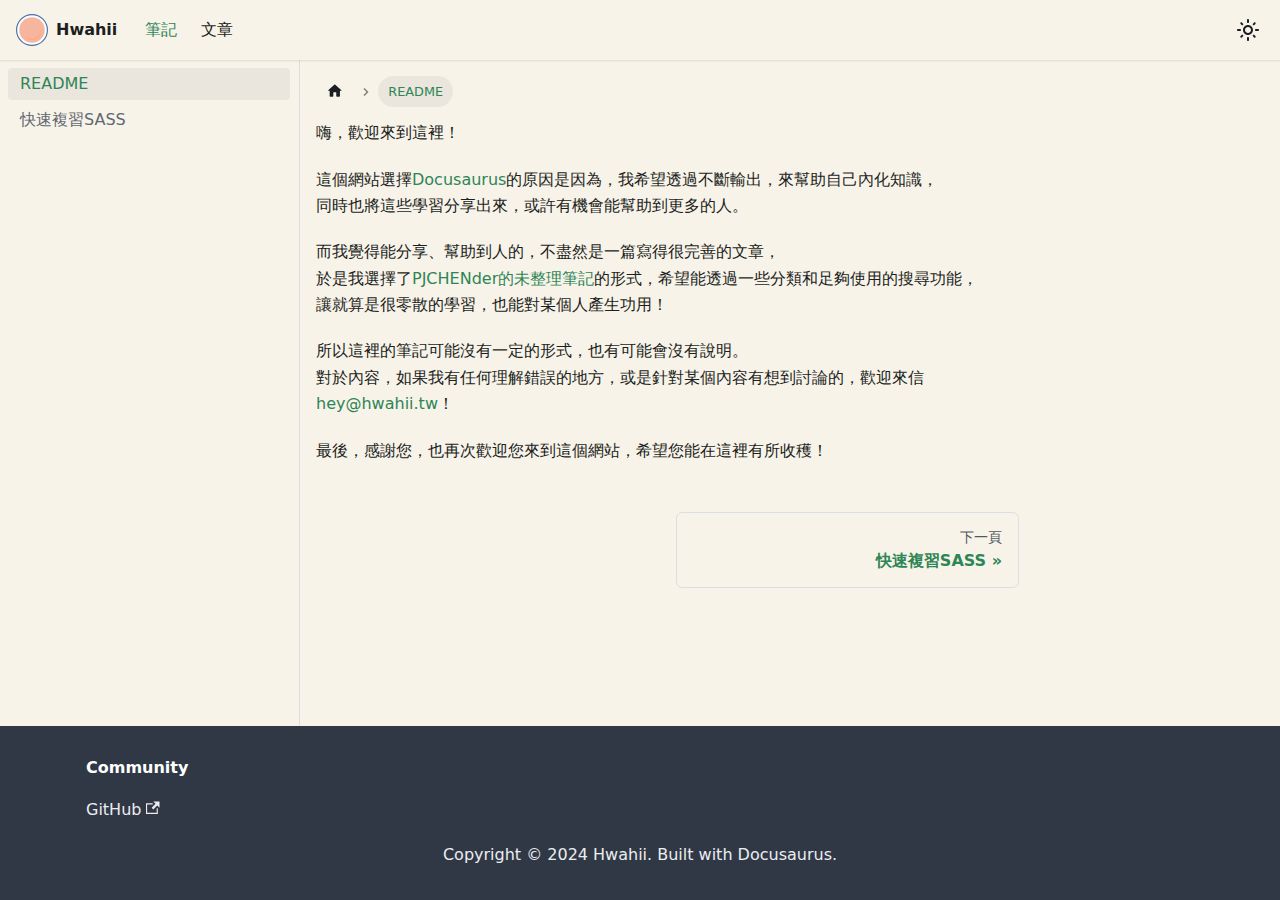
==== commit ca71ac28: "Deploy website - based on bfebf30cdcd7304b4d7a18068b318fc3b95c736f" ====
--- a/docs/index.html
+++ b/docs/index.html
@@ -4,7 +4,7 @@
 <meta charset="UTF-8">
 <meta name="generator" content="Docusaurus v3.6.3">
 <title data-rh="true">README | Hwahii</title><meta data-rh="true" name="viewport" content="width=device-width,initial-scale=1"><meta data-rh="true" name="twitter:card" content="summary_large_image"><meta data-rh="true" property="og:image" content="https://hwahii.tw/img/hwahii-social-card.jpg"><meta data-rh="true" name="twitter:image" content="https://hwahii.tw/img/hwahii-social-card.jpg"><meta data-rh="true" property="og:url" content="https://hwahii.tw/docs/"><meta data-rh="true" property="og:locale" content="zh_Hant"><meta data-rh="true" name="docusaurus_locale" content="zh-Hant"><meta data-rh="true" name="docsearch:language" content="zh-Hant"><meta data-rh="true" name="docusaurus_version" content="current"><meta data-rh="true" name="docusaurus_tag" content="docs-default-current"><meta data-rh="true" name="docsearch:version" content="current"><meta data-rh="true" name="docsearch:docusaurus_tag" content="docs-default-current"><meta data-rh="true" property="og:title" content="README | Hwahii"><meta data-rh="true" name="description" content="嗨，歡迎來到這裡！"><meta data-rh="true" property="og:description" content="嗨，歡迎來到這裡！"><link data-rh="true" rel="icon" href="/img/favicon.ico"><link data-rh="true" rel="canonical" href="https://hwahii.tw/docs/"><link data-rh="true" rel="alternate" href="https://hwahii.tw/docs/" hreflang="zh-Hant"><link data-rh="true" rel="alternate" href="https://hwahii.tw/docs/" hreflang="x-default"><link rel="alternate" type="application/rss+xml" href="/blog/rss.xml" title="Hwahii RSS Feed">
-<link rel="alternate" type="application/atom+xml" href="/blog/atom.xml" title="Hwahii Atom Feed"><link rel="stylesheet" href="/assets/css/styles.ea962308.css">
+<link rel="alternate" type="application/atom+xml" href="/blog/atom.xml" title="Hwahii Atom Feed"><link rel="stylesheet" href="/assets/css/styles.1bbd2cd2.css">
 <script src="/assets/js/runtime~main.07e8fa2d.js" defer="defer"></script>
 <script src="/assets/js/main.e423e4a3.js" defer="defer"></script>
 </head>
--- a/assets/css/styles.1bbd2cd2.css
+++ b/assets/css/styles.1bbd2cd2.css
@@ -0,0 +1 @@
+.col,.container{padding:0 var(--ifm-spacing-horizontal);width:100%}.markdown>h2,.markdown>h3,.markdown>h4,.markdown>h5,.markdown>h6{margin-bottom:calc(var(--ifm-heading-vertical-rhythm-bottom)*var(--ifm-leading))}.markdown li,body{word-wrap:break-word}body,ol ol,ol ul,ul ol,ul ul{margin:0}pre,table{overflow:auto}blockquote,pre{margin:0 0 var(--ifm-spacing-vertical)}.breadcrumbs__link,.button{transition-timing-function:var(--ifm-transition-timing-default)}.button,code{vertical-align:middle}.button--outline.button--active,.button--outline:active,.button--outline:hover,:root{--ifm-button-color:var(--ifm-font-color-base-inverse)}.menu__link:hover,a{transition:color var(--ifm-transition-fast) var(--ifm-transition-timing-default)}.navbar--dark,:root{--ifm-navbar-link-hover-color:var(--ifm-color-primary)}.menu,.navbar-sidebar{overflow-x:hidden}:root,html[data-theme=dark]{--ifm-color-emphasis-500:var(--ifm-color-gray-500)}.toggleButton_gllP,html{-webkit-tap-highlight-color:transparent}.authorSocials_rSDt,.authorTitle_nd0D{-webkit-box-orient:vertical;overflow:hidden}.clean-list,.containsTaskList_mC6p,.details_lb9f>summary,.dropdown__menu,.menu__list{list-style:none}:root{--ifm-color-scheme:light;--ifm-dark-value:10%;--ifm-darker-value:15%;--ifm-darkest-value:30%;--ifm-light-value:15%;--ifm-lighter-value:30%;--ifm-lightest-value:50%;--ifm-contrast-background-value:90%;--ifm-contrast-foreground-value:70%;--ifm-contrast-background-dark-value:70%;--ifm-contrast-foreground-dark-value:90%;--ifm-color-primary:#3578e5;--ifm-color-secondary:#ebedf0;--ifm-color-success:#00a400;--ifm-color-info:#54c7ec;--ifm-color-warning:#ffba00;--ifm-color-danger:#fa383e;--ifm-color-primary-dark:#306cce;--ifm-color-primary-darker:#2d66c3;--ifm-color-primary-darkest:#2554a0;--ifm-color-primary-light:#538ce9;--ifm-color-primary-lighter:#72a1ed;--ifm-color-primary-lightest:#9abcf2;--ifm-color-primary-contrast-background:#ebf2fc;--ifm-color-primary-contrast-foreground:#102445;--ifm-color-secondary-dark:#d4d5d8;--ifm-color-secondary-darker:#c8c9cc;--ifm-color-secondary-darkest:#a4a6a8;--ifm-color-secondary-light:#eef0f2;--ifm-color-secondary-lighter:#f1f2f5;--ifm-color-secondary-lightest:#f5f6f8;--ifm-color-secondary-contrast-background:#fdfdfe;--ifm-color-secondary-contrast-foreground:#474748;--ifm-color-success-dark:#009400;--ifm-color-success-darker:#008b00;--ifm-color-success-darkest:#007300;--ifm-color-success-light:#26b226;--ifm-color-success-lighter:#4dbf4d;--ifm-color-success-lightest:#80d280;--ifm-color-success-contrast-background:#e6f6e6;--ifm-color-success-contrast-foreground:#003100;--ifm-color-info-dark:#4cb3d4;--ifm-color-info-darker:#47a9c9;--ifm-color-info-darkest:#3b8ba5;--ifm-color-info-light:#6ecfef;--ifm-color-info-lighter:#87d8f2;--ifm-color-info-lightest:#aae3f6;--ifm-color-info-contrast-background:#eef9fd;--ifm-color-info-contrast-foreground:#193c47;--ifm-color-warning-dark:#e6a700;--ifm-color-warning-darker:#d99e00;--ifm-color-warning-darkest:#b38200;--ifm-color-warning-light:#ffc426;--ifm-color-warning-lighter:#ffcf4d;--ifm-color-warning-lightest:#ffdd80;--ifm-color-warning-contrast-background:#fff8e6;--ifm-color-warning-contrast-foreground:#4d3800;--ifm-color-danger-dark:#e13238;--ifm-color-danger-darker:#d53035;--ifm-color-danger-darkest:#af272b;--ifm-color-danger-light:#fb565b;--ifm-color-danger-lighter:#fb7478;--ifm-color-danger-lightest:#fd9c9f;--ifm-color-danger-contrast-background:#ffebec;--ifm-color-danger-contrast-foreground:#4b1113;--ifm-color-white:#fff;--ifm-color-black:#000;--ifm-color-gray-0:var(--ifm-color-white);--ifm-color-gray-100:#f5f6f7;--ifm-color-gray-200:#ebedf0;--ifm-color-gray-300:#dadde1;--ifm-color-gray-400:#ccd0d5;--ifm-color-gray-500:#bec3c9;--ifm-color-gray-600:#8d949e;--ifm-color-gray-700:#606770;--ifm-color-gray-800:#444950;--ifm-color-gray-900:#1c1e21;--ifm-color-gray-1000:var(--ifm-color-black);--ifm-color-emphasis-0:var(--ifm-color-gray-0);--ifm-color-emphasis-100:var(--ifm-color-gray-100);--ifm-color-emphasis-200:var(--ifm-color-gray-200);--ifm-color-emphasis-300:var(--ifm-color-gray-300);--ifm-color-emphasis-400:var(--ifm-color-gray-400);--ifm-color-emphasis-600:var(--ifm-color-gray-600);--ifm-color-emphasis-700:var(--ifm-color-gray-700);--ifm-color-emphasis-800:var(--ifm-color-gray-800);--ifm-color-emphasis-900:var(--ifm-color-gray-900);--ifm-color-emphasis-1000:var(--ifm-color-gray-1000);--ifm-color-content:var(--ifm-color-emphasis-900);--ifm-color-content-inverse:var(--ifm-color-emphasis-0);--ifm-color-content-secondary:#525860;--ifm-background-color:#0000;--ifm-background-surface-color:var(--ifm-color-content-inverse);--ifm-global-border-width:1px;--ifm-global-radius:0.4rem;--ifm-hover-overlay:#0000000d;--ifm-font-color-base:var(--ifm-color-content);--ifm-font-color-base-inverse:var(--ifm-color-content-inverse);--ifm-font-color-secondary:var(--ifm-color-content-secondary);--ifm-font-family-base:system-ui,-apple-system,Segoe UI,Roboto,Ubuntu,Cantarell,Noto Sans,sans-serif,BlinkMacSystemFont,"Segoe UI",Helvetica,Arial,sans-serif,"Apple Color Emoji","Segoe UI Emoji","Segoe UI Symbol";--ifm-font-family-monospace:SFMono-Regular,Menlo,Monaco,Consolas,"Liberation Mono","Courier New",monospace;--ifm-font-size-base:100%;--ifm-font-weight-light:300;--ifm-font-weight-normal:400;--ifm-font-weight-semibold:500;--ifm-font-weight-bold:700;--ifm-font-weight-base:var(--ifm-font-weight-normal);--ifm-line-height-base:1.65;--ifm-global-spacing:1rem;--ifm-spacing-vertical:var(--ifm-global-spacing);--ifm-spacing-horizontal:var(--ifm-global-spacing);--ifm-transition-fast:200ms;--ifm-transition-slow:400ms;--ifm-transition-timing-default:cubic-bezier(0.08,0.52,0.52,1);--ifm-global-shadow-lw:0 1px 2px 0 #0000001a;--ifm-global-shadow-md:0 5px 40px #0003;--ifm-global-shadow-tl:0 12px 28px 0 #0003,0 2px 4px 0 #0000001a;--ifm-z-index-dropdown:100;--ifm-z-index-fixed:200;--ifm-z-index-overlay:400;--ifm-container-width:1140px;--ifm-container-width-xl:1320px;--ifm-code-background:#f6f7f8;--ifm-code-border-radius:var(--ifm-global-radius);--ifm-code-font-size:90%;--ifm-code-padding-horizontal:0.1rem;--ifm-code-padding-vertical:0.1rem;--ifm-pre-background:var(--ifm-code-background);--ifm-pre-border-radius:var(--ifm-code-border-radius);--ifm-pre-color:inherit;--ifm-pre-line-height:1.45;--ifm-pre-padding:1rem;--ifm-heading-color:inherit;--ifm-heading-margin-top:0;--ifm-heading-margin-bottom:var(--ifm-spacing-vertical);--ifm-heading-font-family:var(--ifm-font-family-base);--ifm-heading-font-weight:var(--ifm-font-weight-bold);--ifm-heading-line-height:1.25;--ifm-h1-font-size:2rem;--ifm-h2-font-size:1.5rem;--ifm-h3-font-size:1.25rem;--ifm-h4-font-size:1rem;--ifm-h5-font-size:0.875rem;--ifm-h6-font-size:0.85rem;--ifm-image-alignment-padding:1.25rem;--ifm-leading-desktop:1.25;--ifm-leading:calc(var(--ifm-leading-desktop)*1rem);--ifm-list-left-padding:2rem;--ifm-list-margin:1rem;--ifm-list-item-margin:0.25rem;--ifm-list-paragraph-margin:1rem;--ifm-table-cell-padding:0.75rem;--ifm-table-background:#0000;--ifm-table-stripe-background:#00000008;--ifm-table-border-width:1px;--ifm-table-border-color:var(--ifm-color-emphasis-300);--ifm-table-head-background:inherit;--ifm-table-head-color:inherit;--ifm-table-head-font-weight:var(--ifm-font-weight-bold);--ifm-table-cell-color:inherit;--ifm-link-color:var(--ifm-color-primary);--ifm-link-decoration:none;--ifm-link-hover-color:var(--ifm-link-color);--ifm-link-hover-decoration:underline;--ifm-paragraph-margin-bottom:var(--ifm-leading);--ifm-blockquote-font-size:var(--ifm-font-size-base);--ifm-blockquote-border-left-width:2px;--ifm-blockquote-padding-horizontal:var(--ifm-spacing-horizontal);--ifm-blockquote-padding-vertical:0;--ifm-blockquote-shadow:none;--ifm-blockquote-color:var(--ifm-color-emphasis-800);--ifm-blockquote-border-color:var(--ifm-color-emphasis-300);--ifm-hr-background-color:var(--ifm-color-emphasis-500);--ifm-hr-height:1px;--ifm-hr-margin-vertical:1.5rem;--ifm-scrollbar-size:7px;--ifm-scrollbar-track-background-color:#f1f1f1;--ifm-scrollbar-thumb-background-color:silver;--ifm-scrollbar-thumb-hover-background-color:#a7a7a7;--ifm-alert-background-color:inherit;--ifm-alert-border-color:inherit;--ifm-alert-border-radius:var(--ifm-global-radius);--ifm-alert-border-width:0px;--ifm-alert-border-left-width:5px;--ifm-alert-color:var(--ifm-font-color-base);--ifm-alert-padding-horizontal:var(--ifm-spacing-horizontal);--ifm-alert-padding-vertical:var(--ifm-spacing-vertical);--ifm-alert-shadow:var(--ifm-global-shadow-lw);--ifm-avatar-intro-margin:1rem;--ifm-avatar-intro-alignment:inherit;--ifm-avatar-photo-size:3rem;--ifm-badge-background-color:inherit;--ifm-badge-border-color:inherit;--ifm-badge-border-radius:var(--ifm-global-radius);--ifm-badge-border-width:var(--ifm-global-border-width);--ifm-badge-color:var(--ifm-color-white);--ifm-badge-padding-horizontal:calc(var(--ifm-spacing-horizontal)*0.5);--ifm-badge-padding-vertical:calc(var(--ifm-spacing-vertical)*0.25);--ifm-breadcrumb-border-radius:1.5rem;--ifm-breadcrumb-spacing:0.5rem;--ifm-breadcrumb-color-active:var(--ifm-color-primary);--ifm-breadcrumb-item-background-active:var(--ifm-hover-overlay);--ifm-breadcrumb-padding-horizontal:0.8rem;--ifm-breadcrumb-padding-vertical:0.4rem;--ifm-breadcrumb-size-multiplier:1;--ifm-breadcrumb-separator:url('data:image/svg+xml;utf8,<svg xmlns="http://www.w3.org/2000/svg" x="0px" y="0px" viewBox="0 0 256 256"><g><g><polygon points="79.093,0 48.907,30.187 146.72,128 48.907,225.813 79.093,256 207.093,128"/></g></g><g></g><g></g><g></g><g></g><g></g><g></g><g></g><g></g><g></g><g></g><g></g><g></g><g></g><g></g><g></g></svg>');--ifm-breadcrumb-separator-filter:none;--ifm-breadcrumb-separator-size:0.5rem;--ifm-breadcrumb-separator-size-multiplier:1.25;--ifm-button-background-color:inherit;--ifm-button-border-color:var(--ifm-button-background-color);--ifm-button-border-width:var(--ifm-global-border-width);--ifm-button-font-weight:var(--ifm-font-weight-bold);--ifm-button-padding-horizontal:1.5rem;--ifm-button-padding-vertical:0.375rem;--ifm-button-size-multiplier:1;--ifm-button-transition-duration:var(--ifm-transition-fast);--ifm-button-border-radius:calc(var(--ifm-global-radius)*var(--ifm-button-size-multiplier));--ifm-button-group-spacing:2px;--ifm-card-background-color:var(--ifm-background-surface-color);--ifm-card-border-radius:calc(var(--ifm-global-radius)*2);--ifm-card-horizontal-spacing:var(--ifm-global-spacing);--ifm-card-vertical-spacing:var(--ifm-global-spacing);--ifm-toc-border-color:var(--ifm-color-emphasis-300);--ifm-toc-link-color:var(--ifm-color-content-secondary);--ifm-toc-padding-vertical:0.5rem;--ifm-toc-padding-horizontal:0.5rem;--ifm-dropdown-background-color:var(--ifm-background-surface-color);--ifm-dropdown-font-weight:var(--ifm-font-weight-semibold);--ifm-dropdown-link-color:var(--ifm-font-color-base);--ifm-dropdown-hover-background-color:var(--ifm-hover-overlay);--ifm-footer-background-color:var(--ifm-color-emphasis-100);--ifm-footer-color:inherit;--ifm-footer-link-color:var(--ifm-color-emphasis-700);--ifm-footer-link-hover-color:var(--ifm-color-primary);--ifm-footer-link-horizontal-spacing:0.5rem;--ifm-footer-padding-horizontal:calc(var(--ifm-spacing-horizontal)*2);--ifm-footer-padding-vertical:calc(var(--ifm-spacing-vertical)*2);--ifm-footer-title-color:inherit;--ifm-footer-logo-max-width:min(30rem,90vw);--ifm-hero-background-color:var(--ifm-background-surface-color);--ifm-hero-text-color:var(--ifm-color-emphasis-800);--ifm-menu-color:var(--ifm-color-emphasis-700);--ifm-menu-color-active:var(--ifm-color-primary);--ifm-menu-color-background-active:var(--ifm-hover-overlay);--ifm-menu-color-background-hover:var(--ifm-hover-overlay);--ifm-menu-link-padding-horizontal:0.75rem;--ifm-menu-link-padding-vertical:0.375rem;--ifm-menu-link-sublist-icon:url('data:image/svg+xml;utf8,<svg xmlns="http://www.w3.org/2000/svg" width="16px" height="16px" viewBox="0 0 24 24"><path fill="rgba(0,0,0,0.5)" d="M7.41 15.41L12 10.83l4.59 4.58L18 14l-6-6-6 6z"></path></svg>');--ifm-menu-link-sublist-icon-filter:none;--ifm-navbar-background-color:var(--ifm-background-surface-color);--ifm-navbar-height:3.75rem;--ifm-navbar-item-padding-horizontal:0.75rem;--ifm-navbar-item-padding-vertical:0.25rem;--ifm-navbar-link-color:var(--ifm-font-color-base);--ifm-navbar-link-active-color:var(--ifm-link-color);--ifm-navbar-padding-horizontal:var(--ifm-spacing-horizontal);--ifm-navbar-padding-vertical:calc(var(--ifm-spacing-vertical)*0.5);--ifm-navbar-shadow:var(--ifm-global-shadow-lw);--ifm-navbar-search-input-background-color:var(--ifm-color-emphasis-200);--ifm-navbar-search-input-color:var(--ifm-color-emphasis-800);--ifm-navbar-search-input-placeholder-color:var(--ifm-color-emphasis-500);--ifm-navbar-search-input-icon:url('data:image/svg+xml;utf8,<svg fill="currentColor" xmlns="http://www.w3.org/2000/svg" viewBox="0 0 16 16" height="16px" width="16px"><path d="M6.02945,10.20327a4.17382,4.17382,0,1,1,4.17382-4.17382A4.15609,4.15609,0,0,1,6.02945,10.20327Zm9.69195,4.2199L10.8989,9.59979A5.88021,5.88021,0,0,0,12.058,6.02856,6.00467,6.00467,0,1,0,9.59979,10.8989l4.82338,4.82338a.89729.89729,0,0,0,1.29912,0,.89749.89749,0,0,0-.00087-1.29909Z" /></svg>');--ifm-navbar-sidebar-width:83vw;--ifm-pagination-border-radius:var(--ifm-global-radius);--ifm-pagination-color-active:var(--ifm-color-primary);--ifm-pagination-font-size:1rem;--ifm-pagination-item-active-background:var(--ifm-hover-overlay);--ifm-pagination-page-spacing:0.2em;--ifm-pagination-padding-horizontal:calc(var(--ifm-spacing-horizontal)*1);--ifm-pagination-padding-vertical:calc(var(--ifm-spacing-vertical)*0.25);--ifm-pagination-nav-border-radius:var(--ifm-global-radius);--ifm-pagination-nav-color-hover:var(--ifm-color-primary);--ifm-pills-color-active:var(--ifm-color-primary);--ifm-pills-color-background-active:var(--ifm-hover-overlay);--ifm-pills-spacing:0.125rem;--ifm-tabs-color:var(--ifm-font-color-secondary);--ifm-tabs-color-active:var(--ifm-color-primary);--ifm-tabs-color-active-border:var(--ifm-tabs-color-active);--ifm-tabs-padding-horizontal:1rem;--ifm-tabs-padding-vertical:1rem;--docusaurus-progress-bar-color:var(--ifm-color-primary);--ifm-color-primary:#2e8555;--ifm-color-primary-dark:#29784c;--ifm-color-primary-darker:#277148;--ifm-color-primary-darkest:#205d3b;--ifm-color-primary-light:#33925d;--ifm-color-primary-lighter:#359962;--ifm-color-primary-lightest:#3cad6e;--ifm-code-font-size:95%;--ifm-background-color:#f7f3e9;--docusaurus-highlighted-code-line-bg:#0000001a;--docusaurus-announcement-bar-height:auto;--docusaurus-collapse-button-bg:#0000;--docusaurus-collapse-button-bg-hover:#0000001a;--doc-sidebar-width:300px;--doc-sidebar-hidden-width:30px;--docusaurus-blog-social-icon-size:1rem;--docusaurus-tag-list-border:var(--ifm-color-emphasis-300)}.badge--danger,.badge--info,.badge--primary,.badge--secondary,.badge--success,.badge--warning{--ifm-badge-border-color:var(--ifm-badge-background-color)}.button--link,.button--outline{--ifm-button-background-color:#0000}*{box-sizing:border-box}html{background-color:var(--ifm-background-color);color:var(--ifm-font-color-base);color-scheme:var(--ifm-color-scheme);font:var(--ifm-font-size-base)/var(--ifm-line-height-base) var(--ifm-font-family-base);-webkit-font-smoothing:antialiased;text-rendering:optimizelegibility;-webkit-text-size-adjust:100%;text-size-adjust:100%}iframe{border:0;color-scheme:auto}.container{margin:0 auto;max-width:var(--ifm-container-width)}.container--fluid{max-width:inherit}.row{display:flex;flex-wrap:wrap;margin:0 calc(var(--ifm-spacing-horizontal)*-1)}.margin-bottom--none,.margin-vert--none,.markdown>:last-child{margin-bottom:0!important}.margin-top--none,.margin-vert--none{margin-top:0!important}.row--no-gutters{margin-left:0;margin-right:0}.margin-horiz--none,.margin-right--none{margin-right:0!important}.row--no-gutters>.col{padding-left:0;padding-right:0}.row--align-top{align-items:flex-start}.row--align-bottom{align-items:flex-end}.menuExternalLink_NmtK,.row--align-center{align-items:center}.row--align-stretch{align-items:stretch}.row--align-baseline{align-items:baseline}.col{--ifm-col-width:100%;flex:1 0;margin-left:0;max-width:var(--ifm-col-width)}.padding-bottom--none,.padding-vert--none{padding-bottom:0!important}.padding-top--none,.padding-vert--none{padding-top:0!important}.padding-horiz--none,.padding-left--none{padding-left:0!important}.padding-horiz--none,.padding-right--none{padding-right:0!important}.col[class*=col--]{flex:0 0 var(--ifm-col-width)}.col--1{--ifm-col-width:8.33333%}.col--offset-1{margin-left:8.33333%}.col--2{--ifm-col-width:16.66667%}.col--offset-2{margin-left:16.66667%}.col--3{--ifm-col-width:25%}.col--offset-3{margin-left:25%}.col--4{--ifm-col-width:33.33333%}.col--offset-4{margin-left:33.33333%}.col--5{--ifm-col-width:41.66667%}.col--offset-5{margin-left:41.66667%}.col--6{--ifm-col-width:50%}.col--offset-6{margin-left:50%}.col--7{--ifm-col-width:58.33333%}.col--offset-7{margin-left:58.33333%}.col--8{--ifm-col-width:66.66667%}.col--offset-8{margin-left:66.66667%}.col--9{--ifm-col-width:75%}.col--offset-9{margin-left:75%}.col--10{--ifm-col-width:83.33333%}.col--offset-10{margin-left:83.33333%}.col--11{--ifm-col-width:91.66667%}.col--offset-11{margin-left:91.66667%}.col--12{--ifm-col-width:100%}.col--offset-12{margin-left:100%}.margin-horiz--none,.margin-left--none{margin-left:0!important}.margin--none{margin:0!important}.margin-bottom--xs,.margin-vert--xs{margin-bottom:.25rem!important}.margin-top--xs,.margin-vert--xs{margin-top:.25rem!important}.margin-horiz--xs,.margin-left--xs{margin-left:.25rem!important}.margin-horiz--xs,.margin-right--xs{margin-right:.25rem!important}.margin--xs{margin:.25rem!important}.margin-bottom--sm,.margin-vert--sm{margin-bottom:.5rem!important}.margin-top--sm,.margin-vert--sm{margin-top:.5rem!important}.margin-horiz--sm,.margin-left--sm{margin-left:.5rem!important}.margin-horiz--sm,.margin-right--sm{margin-right:.5rem!important}.margin--sm{margin:.5rem!important}.margin-bottom--md,.margin-vert--md{margin-bottom:1rem!important}.margin-top--md,.margin-vert--md{margin-top:1rem!important}.margin-horiz--md,.margin-left--md{margin-left:1rem!important}.margin-horiz--md,.margin-right--md{margin-right:1rem!important}.margin--md{margin:1rem!important}.margin-bottom--lg,.margin-vert--lg{margin-bottom:2rem!important}.margin-top--lg,.margin-vert--lg{margin-top:2rem!important}.margin-horiz--lg,.margin-left--lg{margin-left:2rem!important}.margin-horiz--lg,.margin-right--lg{margin-right:2rem!important}.margin--lg{margin:2rem!important}.margin-bottom--xl,.margin-vert--xl{margin-bottom:5rem!important}.margin-top--xl,.margin-vert--xl{margin-top:5rem!important}.margin-horiz--xl,.margin-left--xl{margin-left:5rem!important}.margin-horiz--xl,.margin-right--xl{margin-right:5rem!important}.margin--xl{margin:5rem!important}.padding--none{padding:0!important}.padding-bottom--xs,.padding-vert--xs{padding-bottom:.25rem!important}.padding-top--xs,.padding-vert--xs{padding-top:.25rem!important}.padding-horiz--xs,.padding-left--xs{padding-left:.25rem!important}.padding-horiz--xs,.padding-right--xs{padding-right:.25rem!important}.padding--xs{padding:.25rem!important}.padding-bottom--sm,.padding-vert--sm{padding-bottom:.5rem!important}.padding-top--sm,.padding-vert--sm{padding-top:.5rem!important}.padding-horiz--sm,.padding-left--sm{padding-left:.5rem!important}.padding-horiz--sm,.padding-right--sm{padding-right:.5rem!important}.padding--sm{padding:.5rem!important}.padding-bottom--md,.padding-vert--md{padding-bottom:1rem!important}.padding-top--md,.padding-vert--md{padding-top:1rem!important}.padding-horiz--md,.padding-left--md{padding-left:1rem!important}.padding-horiz--md,.padding-right--md{padding-right:1rem!important}.padding--md{padding:1rem!important}.padding-bottom--lg,.padding-vert--lg{padding-bottom:2rem!important}.padding-top--lg,.padding-vert--lg{padding-top:2rem!important}.padding-horiz--lg,.padding-left--lg{padding-left:2rem!important}.padding-horiz--lg,.padding-right--lg{padding-right:2rem!important}.padding--lg{padding:2rem!important}.padding-bottom--xl,.padding-vert--xl{padding-bottom:5rem!important}.padding-top--xl,.padding-vert--xl{padding-top:5rem!important}.padding-horiz--xl,.padding-left--xl{padding-left:5rem!important}.padding-horiz--xl,.padding-right--xl{padding-right:5rem!important}.padding--xl{padding:5rem!important}code{background-color:var(--ifm-code-background);border:.1rem solid #0000001a;border-radius:var(--ifm-code-border-radius);font-family:var(--ifm-font-family-monospace);font-size:var(--ifm-code-font-size);padding:var(--ifm-code-padding-vertical) var(--ifm-code-padding-horizontal)}a code{color:inherit}pre{background-color:var(--ifm-pre-background);border-radius:var(--ifm-pre-border-radius);color:var(--ifm-pre-color);font:var(--ifm-code-font-size)/var(--ifm-pre-line-height) var(--ifm-font-family-monospace);padding:var(--ifm-pre-padding)}pre code{background-color:initial;border:none;font-size:100%;line-height:inherit;padding:0}kbd{background-color:var(--ifm-color-emphasis-0);border:1px solid var(--ifm-color-emphasis-400);border-radius:.2rem;box-shadow:inset 0 -1px 0 var(--ifm-color-emphasis-400);color:var(--ifm-color-emphasis-800);font:80% var(--ifm-font-family-monospace);padding:.15rem .3rem}h1,h2,h3,h4,h5,h6{color:var(--ifm-heading-color);font-family:var(--ifm-heading-font-family);font-weight:var(--ifm-heading-font-weight);line-height:var(--ifm-heading-line-height);margin:var(--ifm-heading-margin-top) 0 var(--ifm-heading-margin-bottom) 0}h1{font-size:var(--ifm-h1-font-size)}h2{font-size:var(--ifm-h2-font-size)}h3{font-size:var(--ifm-h3-font-size)}h4{font-size:var(--ifm-h4-font-size)}h5{font-size:var(--ifm-h5-font-size)}h6{font-size:var(--ifm-h6-font-size)}img{max-width:100%}img[align=right]{padding-left:var(--image-alignment-padding)}img[align=left]{padding-right:var(--image-alignment-padding)}.markdown{--ifm-h1-vertical-rhythm-top:3;--ifm-h2-vertical-rhythm-top:2;--ifm-h3-vertical-rhythm-top:1.5;--ifm-heading-vertical-rhythm-top:1.25;--ifm-h1-vertical-rhythm-bottom:1.25;--ifm-heading-vertical-rhythm-bottom:1}.markdown:after,.markdown:before{content:"";display:table}.markdown:after{clear:both}.markdown h1:first-child{--ifm-h1-font-size:3rem;margin-bottom:calc(var(--ifm-h1-vertical-rhythm-bottom)*var(--ifm-leading))}.markdown>h2{--ifm-h2-font-size:2rem;margin-top:calc(var(--ifm-h2-vertical-rhythm-top)*var(--ifm-leading))}.markdown>h3{--ifm-h3-font-size:1.5rem;margin-top:calc(var(--ifm-h3-vertical-rhythm-top)*var(--ifm-leading))}.markdown>h4,.markdown>h5,.markdown>h6{margin-top:calc(var(--ifm-heading-vertical-rhythm-top)*var(--ifm-leading))}.markdown>p,.markdown>pre,.markdown>ul{margin-bottom:var(--ifm-leading)}.markdown li>p{margin-top:var(--ifm-list-paragraph-margin)}.markdown li+li{margin-top:var(--ifm-list-item-margin)}ol,ul{margin:0 0 var(--ifm-list-margin);padding-left:var(--ifm-list-left-padding)}ol ol,ul ol{list-style-type:lower-roman}ol ol ol,ol ul ol,ul ol ol,ul ul ol{list-style-type:lower-alpha}table{border-collapse:collapse;display:block;margin-bottom:var(--ifm-spacing-vertical)}table thead tr{border-bottom:2px solid var(--ifm-table-border-color)}table thead,table tr:nth-child(2n){background-color:var(--ifm-table-stripe-background)}table tr{background-color:var(--ifm-table-background);border-top:var(--ifm-table-border-width) solid var(--ifm-table-border-color)}table td,table th{border:var(--ifm-table-border-width) solid var(--ifm-table-border-color);padding:var(--ifm-table-cell-padding)}table th{background-color:var(--ifm-table-head-background);color:var(--ifm-table-head-color);font-weight:var(--ifm-table-head-font-weight)}table td{color:var(--ifm-table-cell-color)}strong{font-weight:var(--ifm-font-weight-bold)}a{color:var(--ifm-link-color);text-decoration:var(--ifm-link-decoration)}a:hover{color:var(--ifm-link-hover-color);text-decoration:var(--ifm-link-hover-decoration)}.button:hover,.text--no-decoration,.text--no-decoration:hover,a:not([href]){-webkit-text-decoration:none;text-decoration:none}p{margin:0 0 var(--ifm-paragraph-margin-bottom)}blockquote{border-left:var(--ifm-blockquote-border-left-width) solid var(--ifm-blockquote-border-color);box-shadow:var(--ifm-blockquote-shadow);color:var(--ifm-blockquote-color);font-size:var(--ifm-blockquote-font-size);padding:var(--ifm-blockquote-padding-vertical) var(--ifm-blockquote-padding-horizontal)}blockquote>:first-child{margin-top:0}blockquote>:last-child{margin-bottom:0}hr{background-color:var(--ifm-hr-background-color);border:0;height:var(--ifm-hr-height);margin:var(--ifm-hr-margin-vertical) 0}.shadow--lw{box-shadow:var(--ifm-global-shadow-lw)!important}.shadow--md{box-shadow:var(--ifm-global-shadow-md)!important}.shadow--tl{box-shadow:var(--ifm-global-shadow-tl)!important}.text--primary,.wordWrapButtonEnabled_EoeP .wordWrapButtonIcon_Bwma{color:var(--ifm-color-primary)}.text--secondary{color:var(--ifm-color-secondary)}.text--success{color:var(--ifm-color-success)}.text--info{color:var(--ifm-color-info)}.text--warning{color:var(--ifm-color-warning)}.text--danger{color:var(--ifm-color-danger)}.text--center{text-align:center}.text--left{text-align:left}.text--justify{text-align:justify}.text--right{text-align:right}.text--capitalize{text-transform:capitalize}.text--lowercase{text-transform:lowercase}.admonitionHeading_Gvgb,.alert__heading,.text--uppercase{text-transform:uppercase}.text--light{font-weight:var(--ifm-font-weight-light)}.text--normal{font-weight:var(--ifm-font-weight-normal)}.text--semibold{font-weight:var(--ifm-font-weight-semibold)}.text--bold{font-weight:var(--ifm-font-weight-bold)}.text--italic{font-style:italic}.text--truncate{overflow:hidden;text-overflow:ellipsis;white-space:nowrap}.text--break{word-wrap:break-word!important;word-break:break-word!important}.clean-btn{background:none;border:none;color:inherit;cursor:pointer;font-family:inherit;padding:0}.alert,.alert .close{color:var(--ifm-alert-foreground-color)}.clean-list{padding-left:0}.alert--primary{--ifm-alert-background-color:var(--ifm-color-primary-contrast-background);--ifm-alert-background-color-highlight:#3578e526;--ifm-alert-foreground-color:var(--ifm-color-primary-contrast-foreground);--ifm-alert-border-color:var(--ifm-color-primary-dark)}.alert--secondary{--ifm-alert-background-color:var(--ifm-color-secondary-contrast-background);--ifm-alert-background-color-highlight:#ebedf026;--ifm-alert-foreground-color:var(--ifm-color-secondary-contrast-foreground);--ifm-alert-border-color:var(--ifm-color-secondary-dark)}.alert--success{--ifm-alert-background-color:var(--ifm-color-success-contrast-background);--ifm-alert-background-color-highlight:#00a40026;--ifm-alert-foreground-color:var(--ifm-color-success-contrast-foreground);--ifm-alert-border-color:var(--ifm-color-success-dark)}.alert--info{--ifm-alert-background-color:var(--ifm-color-info-contrast-background);--ifm-alert-background-color-highlight:#54c7ec26;--ifm-alert-foreground-color:var(--ifm-color-info-contrast-foreground);--ifm-alert-border-color:var(--ifm-color-info-dark)}.alert--warning{--ifm-alert-background-color:var(--ifm-color-warning-contrast-background);--ifm-alert-background-color-highlight:#ffba0026;--ifm-alert-foreground-color:var(--ifm-color-warning-contrast-foreground);--ifm-alert-border-color:var(--ifm-color-warning-dark)}.alert--danger{--ifm-alert-background-color:var(--ifm-color-danger-contrast-background);--ifm-alert-background-color-highlight:#fa383e26;--ifm-alert-foreground-color:var(--ifm-color-danger-contrast-foreground);--ifm-alert-border-color:var(--ifm-color-danger-dark)}.alert{--ifm-code-background:var(--ifm-alert-background-color-highlight);--ifm-link-color:var(--ifm-alert-foreground-color);--ifm-link-hover-color:var(--ifm-alert-foreground-color);--ifm-link-decoration:underline;--ifm-tabs-color:var(--ifm-alert-foreground-color);--ifm-tabs-color-active:var(--ifm-alert-foreground-color);--ifm-tabs-color-active-border:var(--ifm-alert-border-color);background-color:var(--ifm-alert-background-color);border:var(--ifm-alert-border-width) solid var(--ifm-alert-border-color);border-left-width:var(--ifm-alert-border-left-width);border-radius:var(--ifm-alert-border-radius);box-shadow:var(--ifm-alert-shadow);padding:var(--ifm-alert-padding-vertical) var(--ifm-alert-padding-horizontal)}.alert__heading{align-items:center;display:flex;font:700 var(--ifm-h5-font-size)/var(--ifm-heading-line-height) var(--ifm-heading-font-family);margin-bottom:.5rem}.alert__icon{display:inline-flex;margin-right:.4em}.alert__icon svg{fill:var(--ifm-alert-foreground-color);stroke:var(--ifm-alert-foreground-color);stroke-width:0}.alert .close{margin:calc(var(--ifm-alert-padding-vertical)*-1) calc(var(--ifm-alert-padding-horizontal)*-1) 0 0;opacity:.75}.alert .close:focus,.alert .close:hover{opacity:1}.alert a{text-decoration-color:var(--ifm-alert-border-color)}.alert a:hover{text-decoration-thickness:2px}.avatar{column-gap:var(--ifm-avatar-intro-margin);display:flex}.avatar__photo{border-radius:50%;display:block;height:var(--ifm-avatar-photo-size);overflow:hidden;width:var(--ifm-avatar-photo-size)}.card--full-height,.navbar__logo img,body,html{height:100%}.avatar__photo--sm{--ifm-avatar-photo-size:2rem}.avatar__photo--lg{--ifm-avatar-photo-size:4rem}.avatar__photo--xl{--ifm-avatar-photo-size:6rem}.avatar__intro{display:flex;flex:1 1;flex-direction:column;justify-content:center;text-align:var(--ifm-avatar-intro-alignment)}.badge,.breadcrumbs__item,.breadcrumbs__link,.button,.dropdown>.navbar__link:after{display:inline-block}.avatar__name{font:700 var(--ifm-h4-font-size)/var(--ifm-heading-line-height) var(--ifm-font-family-base)}.avatar__subtitle{margin-top:.25rem}.avatar--vertical{--ifm-avatar-intro-alignment:center;--ifm-avatar-intro-margin:0.5rem;align-items:center;flex-direction:column}.badge{background-color:var(--ifm-badge-background-color);border:var(--ifm-badge-border-width) solid var(--ifm-badge-border-color);border-radius:var(--ifm-badge-border-radius);color:var(--ifm-badge-color);font-size:75%;font-weight:var(--ifm-font-weight-bold);line-height:1;padding:var(--ifm-badge-padding-vertical) var(--ifm-badge-padding-horizontal)}.badge--primary{--ifm-badge-background-color:var(--ifm-color-primary)}.badge--secondary{--ifm-badge-background-color:var(--ifm-color-secondary);color:var(--ifm-color-black)}.breadcrumbs__link,.button.button--secondary.button--outline:not(.button--active):not(:hover){color:var(--ifm-font-color-base)}.badge--success{--ifm-badge-background-color:var(--ifm-color-success)}.badge--info{--ifm-badge-background-color:var(--ifm-color-info)}.badge--warning{--ifm-badge-background-color:var(--ifm-color-warning)}.badge--danger{--ifm-badge-background-color:var(--ifm-color-danger)}.breadcrumbs{margin-bottom:0;padding-left:0}.breadcrumbs__item:not(:last-child):after{background:var(--ifm-breadcrumb-separator) center;content:" ";display:inline-block;filter:var(--ifm-breadcrumb-separator-filter);height:calc(var(--ifm-breadcrumb-separator-size)*var(--ifm-breadcrumb-size-multiplier)*var(--ifm-breadcrumb-separator-size-multiplier));margin:0 var(--ifm-breadcrumb-spacing);opacity:.5;width:calc(var(--ifm-breadcrumb-separator-size)*var(--ifm-breadcrumb-size-multiplier)*var(--ifm-breadcrumb-separator-size-multiplier))}.breadcrumbs__item--active .breadcrumbs__link{background:var(--ifm-breadcrumb-item-background-active);color:var(--ifm-breadcrumb-color-active)}.breadcrumbs__link{border-radius:var(--ifm-breadcrumb-border-radius);font-size:calc(1rem*var(--ifm-breadcrumb-size-multiplier));padding:calc(var(--ifm-breadcrumb-padding-vertical)*var(--ifm-breadcrumb-size-multiplier)) calc(var(--ifm-breadcrumb-padding-horizontal)*var(--ifm-breadcrumb-size-multiplier));transition-duration:var(--ifm-transition-fast);transition-property:background,color}.breadcrumbs__link:any-link:hover,.breadcrumbs__link:link:hover,.breadcrumbs__link:visited:hover,area[href].breadcrumbs__link:hover{background:var(--ifm-breadcrumb-item-background-active);-webkit-text-decoration:none;text-decoration:none}.breadcrumbs--sm{--ifm-breadcrumb-size-multiplier:0.8}.breadcrumbs--lg{--ifm-breadcrumb-size-multiplier:1.2}.button{background-color:var(--ifm-button-background-color);border:var(--ifm-button-border-width) solid var(--ifm-button-border-color);border-radius:var(--ifm-button-border-radius);cursor:pointer;font-size:calc(.875rem*var(--ifm-button-size-multiplier));font-weight:var(--ifm-button-font-weight);line-height:1.5;padding:calc(var(--ifm-button-padding-vertical)*var(--ifm-button-size-multiplier)) calc(var(--ifm-button-padding-horizontal)*var(--ifm-button-size-multiplier));text-align:center;transition-duration:var(--ifm-button-transition-duration);transition-property:color,background,border-color;-webkit-user-select:none;user-select:none;white-space:nowrap}.button,.button:hover{color:var(--ifm-button-color)}.button--outline{--ifm-button-color:var(--ifm-button-border-color)}.button--outline:hover{--ifm-button-background-color:var(--ifm-button-border-color)}.button--link{--ifm-button-border-color:#0000;color:var(--ifm-link-color);text-decoration:var(--ifm-link-decoration)}.button--link.button--active,.button--link:active,.button--link:hover{color:var(--ifm-link-hover-color);text-decoration:var(--ifm-link-hover-decoration)}.dropdown__link--active,.dropdown__link:hover,.menu__link:hover,.navbar__brand:hover,.navbar__link--active,.navbar__link:hover,.pagination-nav__link:hover,.pagination__link:hover,.sidebarItemLink_mo7H:hover,.tag_zVej:hover{-webkit-text-decoration:none;text-decoration:none}.button.disabled,.button:disabled,.button[disabled]{opacity:.65;pointer-events:none}.button--sm{--ifm-button-size-multiplier:0.8}.button--lg{--ifm-button-size-multiplier:1.35}.button--block{display:block;width:100%}.button.button--secondary{color:var(--ifm-color-gray-900)}:where(.button--primary){--ifm-button-background-color:var(--ifm-color-primary);--ifm-button-border-color:var(--ifm-color-primary)}:where(.button--primary):not(.button--outline):hover{--ifm-button-background-color:var(--ifm-color-primary-dark);--ifm-button-border-color:var(--ifm-color-primary-dark)}.button--primary.button--active,.button--primary:active{--ifm-button-background-color:var(--ifm-color-primary-darker);--ifm-button-border-color:var(--ifm-color-primary-darker)}:where(.button--secondary){--ifm-button-background-color:var(--ifm-color-secondary);--ifm-button-border-color:var(--ifm-color-secondary)}:where(.button--secondary):not(.button--outline):hover{--ifm-button-background-color:var(--ifm-color-secondary-dark);--ifm-button-border-color:var(--ifm-color-secondary-dark)}.button--secondary.button--active,.button--secondary:active{--ifm-button-background-color:var(--ifm-color-secondary-darker);--ifm-button-border-color:var(--ifm-color-secondary-darker)}:where(.button--success){--ifm-button-background-color:var(--ifm-color-success);--ifm-button-border-color:var(--ifm-color-success)}:where(.button--success):not(.button--outline):hover{--ifm-button-background-color:var(--ifm-color-success-dark);--ifm-button-border-color:var(--ifm-color-success-dark)}.button--success.button--active,.button--success:active{--ifm-button-background-color:var(--ifm-color-success-darker);--ifm-button-border-color:var(--ifm-color-success-darker)}:where(.button--info){--ifm-button-background-color:var(--ifm-color-info);--ifm-button-border-color:var(--ifm-color-info)}:where(.button--info):not(.button--outline):hover{--ifm-button-background-color:var(--ifm-color-info-dark);--ifm-button-border-color:var(--ifm-color-info-dark)}.button--info.button--active,.button--info:active{--ifm-button-background-color:var(--ifm-color-info-darker);--ifm-button-border-color:var(--ifm-color-info-darker)}:where(.button--warning){--ifm-button-background-color:var(--ifm-color-warning);--ifm-button-border-color:var(--ifm-color-warning)}:where(.button--warning):not(.button--outline):hover{--ifm-button-background-color:var(--ifm-color-warning-dark);--ifm-button-border-color:var(--ifm-color-warning-dark)}.button--warning.button--active,.button--warning:active{--ifm-button-background-color:var(--ifm-color-warning-darker);--ifm-button-border-color:var(--ifm-color-warning-darker)}:where(.button--danger){--ifm-button-background-color:var(--ifm-color-danger);--ifm-button-border-color:var(--ifm-color-danger)}:where(.button--danger):not(.button--outline):hover{--ifm-button-background-color:var(--ifm-color-danger-dark);--ifm-button-border-color:var(--ifm-color-danger-dark)}.button--danger.button--active,.button--danger:active{--ifm-button-background-color:var(--ifm-color-danger-darker);--ifm-button-border-color:var(--ifm-color-danger-darker)}.button-group{display:inline-flex;gap:var(--ifm-button-group-spacing)}.button-group>.button:not(:first-child){border-bottom-left-radius:0;border-top-left-radius:0}.button-group>.button:not(:last-child){border-bottom-right-radius:0;border-top-right-radius:0}.button-group--block{display:flex;justify-content:stretch}.button-group--block>.button{flex-grow:1}.card{background-color:var(--ifm-card-background-color);border-radius:var(--ifm-card-border-radius);box-shadow:var(--ifm-global-shadow-lw);display:flex;flex-direction:column;overflow:hidden}.card__image{padding-top:var(--ifm-card-vertical-spacing)}.card__image:first-child{padding-top:0}.card__body,.card__footer,.card__header{padding:var(--ifm-card-vertical-spacing) var(--ifm-card-horizontal-spacing)}.card__body:not(:last-child),.card__footer:not(:last-child),.card__header:not(:last-child){padding-bottom:0}.card__body>:last-child,.card__footer>:last-child,.card__header>:last-child{margin-bottom:0}.card__footer{margin-top:auto}.table-of-contents{font-size:.8rem;margin-bottom:0;padding:var(--ifm-toc-padding-vertical) 0}.table-of-contents,.table-of-contents ul{list-style:none;padding-left:var(--ifm-toc-padding-horizontal)}.table-of-contents li{margin:var(--ifm-toc-padding-vertical) var(--ifm-toc-padding-horizontal)}.table-of-contents__left-border{border-left:1px solid var(--ifm-toc-border-color)}.table-of-contents__link{color:var(--ifm-toc-link-color);display:block}.table-of-contents__link--active,.table-of-contents__link--active code,.table-of-contents__link:hover,.table-of-contents__link:hover code{color:var(--ifm-color-primary);-webkit-text-decoration:none;text-decoration:none}.close{color:var(--ifm-color-black);float:right;font-size:1.5rem;font-weight:var(--ifm-font-weight-bold);line-height:1;opacity:.5;padding:1rem;transition:opacity var(--ifm-transition-fast) var(--ifm-transition-timing-default)}.close:hover{opacity:.7}.close:focus,.theme-code-block-highlighted-line .codeLineNumber_Tfdd:before{opacity:.8}.dropdown{display:inline-flex;font-weight:var(--ifm-dropdown-font-weight);position:relative;vertical-align:top}.dropdown--hoverable:hover .dropdown__menu,.dropdown--show .dropdown__menu{opacity:1;pointer-events:all;transform:translateY(-1px);visibility:visible}#nprogress,.dropdown__menu,.navbar__item.dropdown .navbar__link:not([href]){pointer-events:none}.dropdown--right .dropdown__menu{left:inherit;right:0}.dropdown--nocaret .navbar__link:after{content:none!important}.dropdown__menu{background-color:var(--ifm-dropdown-background-color);border-radius:var(--ifm-global-radius);box-shadow:var(--ifm-global-shadow-md);left:0;max-height:80vh;min-width:10rem;opacity:0;overflow-y:auto;padding:.5rem;position:absolute;top:calc(100% - var(--ifm-navbar-item-padding-vertical) + .3rem);transform:translateY(-.625rem);transition-duration:var(--ifm-transition-fast);transition-property:opacity,transform,visibility;transition-timing-function:var(--ifm-transition-timing-default);visibility:hidden;z-index:var(--ifm-z-index-dropdown)}.sidebar_re4s,.tableOfContents_bqdL{max-height:calc(100vh - var(--ifm-navbar-height) - 2rem)}.menu__caret,.menu__link,.menu__list-item-collapsible{border-radius:.25rem;transition:background var(--ifm-transition-fast) var(--ifm-transition-timing-default)}.dropdown__link{border-radius:.25rem;color:var(--ifm-dropdown-link-color);display:block;font-size:.875rem;margin-top:.2rem;padding:.25rem .5rem;white-space:nowrap}.dropdown__link--active,.dropdown__link:hover{background-color:var(--ifm-dropdown-hover-background-color);color:var(--ifm-dropdown-link-color)}.dropdown__link--active,.dropdown__link--active:hover{--ifm-dropdown-link-color:var(--ifm-link-color)}.dropdown>.navbar__link:after{border-color:currentcolor #0000;border-style:solid;border-width:.4em .4em 0;content:"";margin-left:.3em;position:relative;top:2px;transform:translateY(-50%)}.footer{background-color:var(--ifm-footer-background-color);color:var(--ifm-footer-color);padding:var(--ifm-footer-padding-vertical) var(--ifm-footer-padding-horizontal)}.footer--dark{--ifm-footer-background-color:#303846;--ifm-footer-color:var(--ifm-footer-link-color);--ifm-footer-link-color:var(--ifm-color-secondary);--ifm-footer-title-color:var(--ifm-color-white)}.footer__links{margin-bottom:1rem}.footer__link-item{color:var(--ifm-footer-link-color);line-height:2}.footer__link-item:hover{color:var(--ifm-footer-link-hover-color)}.footer__link-separator{margin:0 var(--ifm-footer-link-horizontal-spacing)}.footer__logo{margin-top:1rem;max-width:var(--ifm-footer-logo-max-width)}.footer__title{color:var(--ifm-footer-title-color);font:700 var(--ifm-h4-font-size)/var(--ifm-heading-line-height) var(--ifm-font-family-base);margin-bottom:var(--ifm-heading-margin-bottom)}.menu,.navbar__link{font-weight:var(--ifm-font-weight-semibold)}.docItemContainer_Djhp article>:first-child,.docItemContainer_Djhp header+*,.footer__item{margin-top:0}.admonitionContent_BuS1>:last-child,.collapsibleContent_i85q p:last-child,.details_lb9f>summary>p:last-child,.footer__items{margin-bottom:0}.codeBlockStandalone_MEMb,[type=checkbox]{padding:0}.hero{align-items:center;background-color:var(--ifm-hero-background-color);color:var(--ifm-hero-text-color);display:flex;padding:4rem 2rem}.hero--primary{--ifm-hero-background-color:var(--ifm-color-primary);--ifm-hero-text-color:var(--ifm-font-color-base-inverse)}.hero--dark{--ifm-hero-background-color:#303846;--ifm-hero-text-color:var(--ifm-color-white)}.hero__title,.title_f1Hy{font-size:3rem}.hero__subtitle{font-size:1.5rem}.menu__list{margin:0;padding-left:0}.menu__caret,.menu__link{padding:var(--ifm-menu-link-padding-vertical) var(--ifm-menu-link-padding-horizontal)}.menu__list .menu__list{flex:0 0 100%;margin-top:.25rem;padding-left:var(--ifm-menu-link-padding-horizontal)}.menu__list-item:not(:first-child){margin-top:.25rem}.menu__list-item--collapsed .menu__list{height:0;overflow:hidden}.details_lb9f[data-collapsed=false].isBrowser_bmU9>summary:before,.details_lb9f[open]:not(.isBrowser_bmU9)>summary:before,.menu__list-item--collapsed .menu__caret:before,.menu__list-item--collapsed .menu__link--sublist:after{transform:rotate(90deg)}.menu__list-item-collapsible{display:flex;flex-wrap:wrap;position:relative}.menu__caret:hover,.menu__link:hover,.menu__list-item-collapsible--active,.menu__list-item-collapsible:hover{background:var(--ifm-menu-color-background-hover)}.menu__list-item-collapsible .menu__link--active,.menu__list-item-collapsible .menu__link:hover{background:none!important}.menu__caret,.menu__link{align-items:center;display:flex}.menu__link{color:var(--ifm-menu-color);flex:1;line-height:1.25}.menu__link:hover{color:var(--ifm-menu-color)}.menu__caret:before,.menu__link--sublist-caret:after{content:"";height:1.25rem;transform:rotate(180deg);transition:transform var(--ifm-transition-fast) linear;width:1.25rem;filter:var(--ifm-menu-link-sublist-icon-filter)}.menu__link--sublist-caret:after{background:var(--ifm-menu-link-sublist-icon) 50%/2rem 2rem;margin-left:auto;min-width:1.25rem}.menu__link--active,.menu__link--active:hover{color:var(--ifm-menu-color-active)}.navbar__brand,.navbar__link{color:var(--ifm-navbar-link-color)}.menu__link--active:not(.menu__link--sublist){background-color:var(--ifm-menu-color-background-active)}.menu__caret:before{background:var(--ifm-menu-link-sublist-icon) 50%/2rem 2rem}.navbar--dark,html[data-theme=dark]{--ifm-menu-link-sublist-icon-filter:invert(100%) sepia(94%) saturate(17%) hue-rotate(223deg) brightness(104%) contrast(98%)}.navbar{background-color:var(--ifm-navbar-background-color);box-shadow:var(--ifm-navbar-shadow);height:var(--ifm-navbar-height);padding:var(--ifm-navbar-padding-vertical) var(--ifm-navbar-padding-horizontal)}.navbar,.navbar>.container,.navbar>.container-fluid{display:flex}.navbar--fixed-top{position:sticky;top:0;z-index:var(--ifm-z-index-fixed)}.navbar-sidebar,.navbar-sidebar__backdrop{bottom:0;opacity:0;position:fixed;transition-duration:var(--ifm-transition-fast);transition-timing-function:ease-in-out;left:0;top:0;visibility:hidden}.navbar__inner{display:flex;flex-wrap:wrap;justify-content:space-between;width:100%}.navbar__brand{align-items:center;display:flex;margin-right:1rem;min-width:0}.navbar__brand:hover{color:var(--ifm-navbar-link-hover-color)}.announcementBarContent_xLdY,.navbar__title{flex:1 1 auto}.navbar__toggle{display:none;margin-right:.5rem}.navbar__logo{flex:0 0 auto;height:2rem;margin-right:.5rem}.navbar__items{align-items:center;display:flex;flex:1;min-width:0}.navbar__items--center{flex:0 0 auto}.navbar__items--center .navbar__brand{margin:0}.navbar__items--center+.navbar__items--right{flex:1}.navbar__items--right{flex:0 0 auto;justify-content:flex-end}.navbar__items--right>:last-child{padding-right:0}.navbar__item{display:inline-block;padding:var(--ifm-navbar-item-padding-vertical) var(--ifm-navbar-item-padding-horizontal)}.navbar__link--active,.navbar__link:hover{color:var(--ifm-navbar-link-hover-color)}.navbar--dark,.navbar--primary{--ifm-menu-color:var(--ifm-color-gray-300);--ifm-navbar-link-color:var(--ifm-color-gray-100);--ifm-navbar-search-input-background-color:#ffffff1a;--ifm-navbar-search-input-placeholder-color:#ffffff80;color:var(--ifm-color-white)}.navbar--dark{--ifm-navbar-background-color:#242526;--ifm-menu-color-background-active:#ffffff0d;--ifm-navbar-search-input-color:var(--ifm-color-white)}.navbar--primary{--ifm-navbar-background-color:var(--ifm-color-primary);--ifm-navbar-link-hover-color:var(--ifm-color-white);--ifm-menu-color-active:var(--ifm-color-white);--ifm-navbar-search-input-color:var(--ifm-color-emphasis-500)}.navbar__search-input{appearance:none;background:var(--ifm-navbar-search-input-background-color) var(--ifm-navbar-search-input-icon) no-repeat .75rem center/1rem 1rem;border:none;border-radius:2rem;color:var(--ifm-navbar-search-input-color);cursor:text;display:inline-block;font-size:1rem;height:2rem;padding:0 .5rem 0 2.25rem;width:12.5rem}.navbar__search-input::placeholder{color:var(--ifm-navbar-search-input-placeholder-color)}.navbar-sidebar{background-color:var(--ifm-navbar-background-color);box-shadow:var(--ifm-global-shadow-md);transform:translate3d(-100%,0,0);transition-property:opacity,visibility,transform;width:var(--ifm-navbar-sidebar-width)}.navbar-sidebar--show .navbar-sidebar,.navbar-sidebar__items{transform:translateZ(0)}.navbar-sidebar--show .navbar-sidebar,.navbar-sidebar--show .navbar-sidebar__backdrop{opacity:1;visibility:visible}.navbar-sidebar__backdrop{background-color:#0009;right:0;transition-property:opacity,visibility}.navbar-sidebar__brand{align-items:center;box-shadow:var(--ifm-navbar-shadow);display:flex;flex:1;height:var(--ifm-navbar-height);padding:var(--ifm-navbar-padding-vertical) var(--ifm-navbar-padding-horizontal)}.navbar-sidebar__items{display:flex;height:calc(100% - var(--ifm-navbar-height));transition:transform var(--ifm-transition-fast) ease-in-out}.navbar-sidebar__items--show-secondary{transform:translate3d(calc((var(--ifm-navbar-sidebar-width))*-1),0,0)}.navbar-sidebar__item{flex-shrink:0;padding:.5rem;width:calc(var(--ifm-navbar-sidebar-width))}.navbar-sidebar__back{background:var(--ifm-menu-color-background-active);font-size:15px;font-weight:var(--ifm-button-font-weight);margin:0 0 .2rem -.5rem;padding:.6rem 1.5rem;position:relative;text-align:left;top:-.5rem;width:calc(100% + 1rem)}.navbar-sidebar__close{display:flex;margin-left:auto}.pagination{column-gap:var(--ifm-pagination-page-spacing);display:flex;font-size:var(--ifm-pagination-font-size);padding-left:0}.pagination--sm{--ifm-pagination-font-size:0.8rem;--ifm-pagination-padding-horizontal:0.8rem;--ifm-pagination-padding-vertical:0.2rem}.pagination--lg{--ifm-pagination-font-size:1.2rem;--ifm-pagination-padding-horizontal:1.2rem;--ifm-pagination-padding-vertical:0.3rem}.pagination__item{display:inline-flex}.pagination__item>span{padding:var(--ifm-pagination-padding-vertical)}.pagination__item--active .pagination__link{color:var(--ifm-pagination-color-active)}.pagination__item--active .pagination__link,.pagination__item:not(.pagination__item--active):hover .pagination__link{background:var(--ifm-pagination-item-active-background)}.pagination__item--disabled,.pagination__item[disabled]{opacity:.25;pointer-events:none}.pagination__link{border-radius:var(--ifm-pagination-border-radius);color:var(--ifm-font-color-base);display:inline-block;padding:var(--ifm-pagination-padding-vertical) var(--ifm-pagination-padding-horizontal);transition:background var(--ifm-transition-fast) var(--ifm-transition-timing-default)}.pagination-nav{display:grid;grid-gap:var(--ifm-spacing-horizontal);gap:var(--ifm-spacing-horizontal);grid-template-columns:repeat(2,1fr)}.pagination-nav__link{border:1px solid var(--ifm-color-emphasis-300);border-radius:var(--ifm-pagination-nav-border-radius);display:block;height:100%;line-height:var(--ifm-heading-line-height);padding:var(--ifm-global-spacing);transition:border-color var(--ifm-transition-fast) var(--ifm-transition-timing-default)}.pagination-nav__link:hover{border-color:var(--ifm-pagination-nav-color-hover)}.pagination-nav__link--next{grid-column:2/3;text-align:right}.pagination-nav__label{font-size:var(--ifm-h4-font-size);font-weight:var(--ifm-heading-font-weight);word-break:break-word}.pagination-nav__link--prev .pagination-nav__label:before{content:"« "}.pagination-nav__link--next .pagination-nav__label:after{content:" »"}.pagination-nav__sublabel{color:var(--ifm-color-content-secondary);font-size:var(--ifm-h5-font-size);font-weight:var(--ifm-font-weight-semibold);margin-bottom:.25rem}.pills__item,.sidebarItemTitle_pO2u,.tabs{font-weight:var(--ifm-font-weight-bold)}.pills{display:flex;gap:var(--ifm-pills-spacing);padding-left:0}.pills__item{border-radius:.5rem;cursor:pointer;display:inline-block;padding:.25rem 1rem;transition:background var(--ifm-transition-fast) var(--ifm-transition-timing-default)}.tabs,:not(.containsTaskList_mC6p>li)>.containsTaskList_mC6p{padding-left:0}.pills__item--active{color:var(--ifm-pills-color-active)}.pills__item--active,.pills__item:not(.pills__item--active):hover{background:var(--ifm-pills-color-background-active)}.pills--block{justify-content:stretch}.pills--block .pills__item{flex-grow:1;text-align:center}.tabs{color:var(--ifm-tabs-color);display:flex;margin-bottom:0;overflow-x:auto}.tabs__item{border-bottom:3px solid #0000;border-radius:var(--ifm-global-radius);cursor:pointer;display:inline-flex;padding:var(--ifm-tabs-padding-vertical) var(--ifm-tabs-padding-horizontal);transition:background-color var(--ifm-transition-fast) var(--ifm-transition-timing-default)}.tabs__item--active{border-bottom-color:var(--ifm-tabs-color-active-border);border-bottom-left-radius:0;border-bottom-right-radius:0;color:var(--ifm-tabs-color-active)}.tabs__item:hover{background-color:var(--ifm-hover-overlay)}.tabs--block{justify-content:stretch}.tabs--block .tabs__item{flex-grow:1;justify-content:center}html[data-theme=dark]{--ifm-color-scheme:dark;--ifm-color-emphasis-0:var(--ifm-color-gray-1000);--ifm-color-emphasis-100:var(--ifm-color-gray-900);--ifm-color-emphasis-200:var(--ifm-color-gray-800);--ifm-color-emphasis-300:var(--ifm-color-gray-700);--ifm-color-emphasis-400:var(--ifm-color-gray-600);--ifm-color-emphasis-600:var(--ifm-color-gray-400);--ifm-color-emphasis-700:var(--ifm-color-gray-300);--ifm-color-emphasis-800:var(--ifm-color-gray-200);--ifm-color-emphasis-900:var(--ifm-color-gray-100);--ifm-color-emphasis-1000:var(--ifm-color-gray-0);--ifm-background-color:#1b1b1d;--ifm-background-surface-color:#242526;--ifm-hover-overlay:#ffffff0d;--ifm-color-content:#e3e3e3;--ifm-color-content-secondary:#fff;--ifm-breadcrumb-separator-filter:invert(64%) sepia(11%) saturate(0%) hue-rotate(149deg) brightness(99%) contrast(95%);--ifm-code-background:#ffffff1a;--ifm-scrollbar-track-background-color:#444;--ifm-scrollbar-thumb-background-color:#686868;--ifm-scrollbar-thumb-hover-background-color:#7a7a7a;--ifm-table-stripe-background:#ffffff12;--ifm-toc-border-color:var(--ifm-color-emphasis-200);--ifm-color-primary-contrast-background:#102445;--ifm-color-primary-contrast-foreground:#ebf2fc;--ifm-color-secondary-contrast-background:#474748;--ifm-color-secondary-contrast-foreground:#fdfdfe;--ifm-color-success-contrast-background:#003100;--ifm-color-success-contrast-foreground:#e6f6e6;--ifm-color-info-contrast-background:#193c47;--ifm-color-info-contrast-foreground:#eef9fd;--ifm-color-warning-contrast-background:#4d3800;--ifm-color-warning-contrast-foreground:#fff8e6;--ifm-color-danger-contrast-background:#4b1113;--ifm-color-danger-contrast-foreground:#ffebec}#nprogress .bar{background:var(--docusaurus-progress-bar-color);height:2px;left:0;position:fixed;top:0;width:100%;z-index:1031}#nprogress .peg{box-shadow:0 0 10px var(--docusaurus-progress-bar-color),0 0 5px var(--docusaurus-progress-bar-color);height:100%;opacity:1;position:absolute;right:0;transform:rotate(3deg) translateY(-4px);width:100px}[data-theme=dark]{--ifm-color-primary:#25c2a0;--ifm-color-primary-dark:#21af90;--ifm-color-primary-darker:#1fa588;--ifm-color-primary-darkest:#1a8870;--ifm-color-primary-light:#29d5b0;--ifm-color-primary-lighter:#32d8b4;--ifm-color-primary-lightest:#4fddbf;--ifm-background-color:#1e1e1e;--docusaurus-highlighted-code-line-bg:#0000004d}.navbar{background-color:#f7f3e9}[data-theme=dark] .navbar{background-color:#1e1e1e}.backToTopButton_sjWU{background-color:var(--ifm-color-emphasis-200);border-radius:50%;bottom:1.3rem;box-shadow:var(--ifm-global-shadow-lw);height:3rem;opacity:0;position:fixed;right:1.3rem;transform:scale(0);transition:all var(--ifm-transition-fast) var(--ifm-transition-timing-default);visibility:hidden;width:3rem;z-index:calc(var(--ifm-z-index-fixed) - 1)}.backToTopButton_sjWU:after{background-color:var(--ifm-color-emphasis-1000);content:" ";display:inline-block;height:100%;-webkit-mask:var(--ifm-menu-link-sublist-icon) 50%/2rem 2rem no-repeat;mask:var(--ifm-menu-link-sublist-icon) 50%/2rem 2rem no-repeat;width:100%}.backToTopButtonShow_xfvO{opacity:1;transform:scale(1);visibility:visible}.skipToContent_fXgn{background-color:var(--ifm-background-surface-color);color:var(--ifm-color-emphasis-900);left:100%;padding:calc(var(--ifm-global-spacing)/2) var(--ifm-global-spacing);position:fixed;top:1rem;z-index:calc(var(--ifm-z-index-fixed) + 1)}.skipToContent_fXgn:focus{box-shadow:var(--ifm-global-shadow-md);left:1rem}.closeButton_CVFx{line-height:0;padding:0}.content_knG7{font-size:85%;padding:5px 0;text-align:center}.content_knG7 a{color:inherit;-webkit-text-decoration:underline;text-decoration:underline}.announcementBar_mb4j{align-items:center;background-color:var(--ifm-color-white);border-bottom:1px solid var(--ifm-color-emphasis-100);color:var(--ifm-color-black);display:flex;height:var(--docusaurus-announcement-bar-height)}#__docusaurus-base-url-issue-banner-container,.docSidebarContainer_YfHR,.navbarSearchContainer_Bca1:empty,.sidebarLogo_isFc,.themedComponent_mlkZ,[data-theme=dark] .lightToggleIcon_pyhR,[data-theme=light] .darkToggleIcon_wfgR,html[data-announcement-bar-initially-dismissed=true] .announcementBar_mb4j{display:none}.announcementBarPlaceholder_vyr4{flex:0 0 10px}.announcementBarClose_gvF7{align-self:stretch;flex:0 0 30px}.toggle_vylO{height:2rem;width:2rem}.toggleButton_gllP{align-items:center;border-radius:50%;display:flex;height:100%;justify-content:center;transition:background var(--ifm-transition-fast);width:100%}.authorSocialIcon_XYv3,.authorSocialLink_owbf,.authorSocials_rSDt{height:var(--docusaurus-blog-social-icon-size)}.toggleButton_gllP:hover{background:var(--ifm-color-emphasis-200)}.toggleButtonDisabled_aARS{cursor:not-allowed}.darkNavbarColorModeToggle_X3D1:hover{background:var(--ifm-color-gray-800)}[data-theme=dark] .themedComponent--dark_xIcU,[data-theme=light] .themedComponent--light_NVdE,html:not([data-theme]) .themedComponent--light_NVdE{display:initial}[data-theme=dark]:root{--docusaurus-collapse-button-bg:#ffffff0d;--docusaurus-collapse-button-bg-hover:#ffffff1a}.collapseSidebarButton_PEFL{display:none;margin:0}.iconExternalLink_nPIU{margin-left:.3rem}.docMainContainer_TBSr,.docRoot_UBD9{display:flex;width:100%}.authorSocialIcon_XYv3,.authorSocialLink_owbf{width:var(--docusaurus-blog-social-icon-size)}.docsWrapper_hBAB{display:flex;flex:1 0 auto}.dropdownNavbarItemMobile_S0Fm{cursor:pointer}.iconLanguage_nlXk{margin-right:5px;vertical-align:text-bottom}.navbarHideable_m1mJ{transition:transform var(--ifm-transition-fast) ease}.navbarHidden_jGov{transform:translate3d(0,calc(-100% - 2px),0)}.errorBoundaryError_a6uf{color:red;white-space:pre-wrap}.errorBoundaryFallback_VBag{color:red;padding:.55rem}.footerLogoLink_BH7S{opacity:.5;transition:opacity var(--ifm-transition-fast) var(--ifm-transition-timing-default)}.footerLogoLink_BH7S:hover,.hash-link:focus,:hover>.hash-link{opacity:1}body:not(.navigation-with-keyboard) :not(input):focus{outline:0}.anchorWithStickyNavbar_LWe7{scroll-margin-top:calc(var(--ifm-navbar-height) + .5rem)}.anchorWithHideOnScrollNavbar_WYt5{scroll-margin-top:.5rem}.hash-link{opacity:0;padding-left:.5rem;transition:opacity var(--ifm-transition-fast);-webkit-user-select:none;user-select:none}.hash-link:before{content:"#"}.mainWrapper_z2l0{display:flex;flex:1 0 auto;flex-direction:column}.docusaurus-mt-lg{margin-top:3rem}#__docusaurus{display:flex;flex-direction:column;min-height:100%}.sidebar_re4s{overflow-y:auto;position:sticky;top:calc(var(--ifm-navbar-height) + 2rem)}.sidebarItemTitle_pO2u{font-size:var(--ifm-h3-font-size)}.container_mt6G,.sidebarItemList_Yudw{font-size:.9rem}.sidebarItem__DBe{margin-top:.7rem}.sidebarItemLink_mo7H{color:var(--ifm-font-color-base);display:block}.sidebarItemLinkActive_I1ZP{color:var(--ifm-color-primary)!important}.yearGroupHeading_rMGB{margin-bottom:.4rem;margin-top:1.6rem}.yearGroupHeading_QT03{margin:1rem .75rem .5rem}[data-theme=dark] .githubSvg_Uu4N,[data-theme=dark] .xSvg_y3PF{fill:var(--light)}[data-theme=light] .githubSvg_Uu4N,[data-theme=light] .xSvg_y3PF{fill:var(--dark)}.authorSocials_rSDt{align-items:center;display:flex;flex-wrap:wrap;line-clamp:1;-webkit-line-clamp:1}.authorSocialLink_owbf,.authorSocials_rSDt{line-height:0}.authorSocialLink_owbf{margin-right:.4rem}.authorImage_XqGP{--ifm-avatar-photo-size:3.6rem}.author-as-h1_n9oJ .authorImage_XqGP{--ifm-avatar-photo-size:7rem}.author-as-h2_gXvM .authorImage_XqGP{--ifm-avatar-photo-size:5.4rem}.authorDetails_lV9A{align-items:flex-start;display:flex;flex-direction:column;justify-content:space-around}.authorName_yefp{display:flex;flex-direction:row;font-size:1.1rem;line-height:1.1rem}.author-as-h1_n9oJ .authorName_yefp{display:inline;font-size:2.4rem;line-height:2.4rem}.author-as-h2_gXvM .authorName_yefp{display:inline;font-size:1.4rem;line-height:1.4rem}.authorTitle_nd0D{display:-webkit-box;font-size:.8rem;line-height:1rem;line-clamp:1;-webkit-line-clamp:1}.author-as-h1_n9oJ .authorTitle_nd0D{font-size:1.2rem;line-height:1.6rem}.author-as-h2_gXvM .authorTitle_nd0D{font-size:1rem;line-height:1.3rem}.authorBlogPostCount_iiJ5{background:var(--ifm-color-secondary);border-radius:var(--ifm-global-radius);color:var(--ifm-color-black);font-size:.8rem;line-height:1.2;margin-left:.3rem;padding:.1rem .4rem}.buttonGroup__atx button,.codeBlockContainer_Ckt0{background:var(--prism-background-color);color:var(--prism-color)}.authorListItem_n3yI{list-style-type:none;margin-bottom:2rem}.authorCol_Hf19{max-width:inherit!important}.imageOnlyAuthorRow_pa_O{display:flex;flex-flow:row wrap}.buttons_AeoN,.features_JHoL{align-items:center;display:flex}.imageOnlyAuthorCol_G86a{margin-left:.3rem;margin-right:.3rem}.features_JHoL{padding-top:2rem;width:100%}.featureSvg_ZPAh,.featureSvg_ZPAh image{height:300px;width:300px}.heroBanner_qdFl{overflow:hidden;padding:4rem 0;position:relative;text-align:center}.buttons_AeoN{justify-content:center}.contentDescription__o44{margin-bottom:5px;margin-top:20px;text-align:center}.codeBlockContainer_Ckt0{border-radius:var(--ifm-code-border-radius);box-shadow:var(--ifm-global-shadow-lw);margin-bottom:var(--ifm-leading)}.codeBlockContent_biex{border-radius:inherit;direction:ltr;position:relative}.codeBlockTitle_Ktv7{border-bottom:1px solid var(--ifm-color-emphasis-300);border-top-left-radius:inherit;border-top-right-radius:inherit;font-size:var(--ifm-code-font-size);font-weight:500;padding:.75rem var(--ifm-pre-padding)}.codeBlock_bY9V{--ifm-pre-background:var(--prism-background-color);margin:0;padding:0}.codeBlockTitle_Ktv7+.codeBlockContent_biex .codeBlock_bY9V{border-top-left-radius:0;border-top-right-radius:0}.codeBlockLines_e6Vv{float:left;font:inherit;min-width:100%;padding:var(--ifm-pre-padding)}.codeBlockLinesWithNumbering_o6Pm{display:table;padding:var(--ifm-pre-padding) 0}.buttonGroup__atx{column-gap:.2rem;display:flex;position:absolute;right:calc(var(--ifm-pre-padding)/2);top:calc(var(--ifm-pre-padding)/2)}.buttonGroup__atx button{align-items:center;border:1px solid var(--ifm-color-emphasis-300);border-radius:var(--ifm-global-radius);display:flex;line-height:0;opacity:0;padding:.4rem;transition:opacity var(--ifm-transition-fast) ease-in-out}.buttonGroup__atx button:focus-visible,.buttonGroup__atx button:hover{opacity:1!important}.theme-code-block:hover .buttonGroup__atx button{opacity:.4}:where(:root){--docusaurus-highlighted-code-line-bg:#484d5b}:where([data-theme=dark]){--docusaurus-highlighted-code-line-bg:#646464}.theme-code-block-highlighted-line{background-color:var(--docusaurus-highlighted-code-line-bg);display:block;margin:0 calc(var(--ifm-pre-padding)*-1);padding:0 var(--ifm-pre-padding)}.codeLine_lJS_{counter-increment:a;display:table-row}.codeLineNumber_Tfdd{background:var(--ifm-pre-background);display:table-cell;left:0;overflow-wrap:normal;padding:0 var(--ifm-pre-padding);position:sticky;text-align:right;width:1%}.codeLineNumber_Tfdd:before{content:counter(a);opacity:.4}.codeLineContent_feaV{padding-right:var(--ifm-pre-padding)}.theme-code-block:hover .copyButtonCopied_obH4{opacity:1!important}.copyButtonIcons_eSgA{height:1.125rem;position:relative;width:1.125rem}.copyButtonIcon_y97N,.copyButtonSuccessIcon_LjdS{left:0;position:absolute;top:0;fill:currentColor;height:inherit;opacity:inherit;transition:all var(--ifm-transition-fast) ease;width:inherit}.copyButtonSuccessIcon_LjdS{color:#00d600;left:50%;opacity:0;top:50%;transform:translate(-50%,-50%) scale(.33)}.copyButtonCopied_obH4 .copyButtonIcon_y97N{opacity:0;transform:scale(.33)}.copyButtonCopied_obH4 .copyButtonSuccessIcon_LjdS{opacity:1;transform:translate(-50%,-50%) scale(1);transition-delay:75ms}.tag_zVej{border:1px solid var(--docusaurus-tag-list-border);transition:border var(--ifm-transition-fast)}.tag_zVej:hover{--docusaurus-tag-list-border:var(--ifm-link-color)}.tagRegular_sFm0{border-radius:var(--ifm-global-radius);font-size:90%;padding:.2rem .5rem .3rem}.tagWithCount_h2kH{align-items:center;border-left:0;display:flex;padding:0 .5rem 0 1rem;position:relative}.tagWithCount_h2kH:after,.tagWithCount_h2kH:before{border:1px solid var(--docusaurus-tag-list-border);content:"";position:absolute;top:50%;transition:inherit}.tagWithCount_h2kH:before{border-bottom:0;border-right:0;height:1.18rem;right:100%;transform:translate(50%,-50%) rotate(-45deg);width:1.18rem}.tagWithCount_h2kH:after{border-radius:50%;height:.5rem;left:0;transform:translateY(-50%);width:.5rem}.tagWithCount_h2kH span{background:var(--ifm-color-secondary);border-radius:var(--ifm-global-radius);color:var(--ifm-color-black);font-size:.7rem;line-height:1.2;margin-left:.3rem;padding:.1rem .4rem}.tag_Nnez{display:inline-block;margin:.5rem .5rem 0 1rem}.wordWrapButtonIcon_Bwma{height:1.2rem;width:1.2rem}.tags_jXut{display:inline}.tag_QGVx{display:inline-block;margin:0 .4rem .5rem 0}.iconEdit_Z9Sw{margin-right:.3em;vertical-align:sub}.details_lb9f{--docusaurus-details-summary-arrow-size:0.38rem;--docusaurus-details-transition:transform 200ms ease;--docusaurus-details-decoration-color:grey}.details_lb9f>summary{cursor:pointer;padding-left:1rem;position:relative}.details_lb9f>summary::-webkit-details-marker{display:none}.details_lb9f>summary:before{border-color:#0000 #0000 #0000 var(--docusaurus-details-decoration-color);border-style:solid;border-width:var(--docusaurus-details-summary-arrow-size);content:"";left:0;position:absolute;top:.45rem;transform:rotate(0);transform-origin:calc(var(--docusaurus-details-summary-arrow-size)/2) 50%;transition:var(--docusaurus-details-transition)}.collapsibleContent_i85q{border-top:1px solid var(--docusaurus-details-decoration-color);margin-top:1rem;padding-top:1rem}.lastUpdated_JAkA{font-size:smaller;font-style:italic;margin-top:.2rem}.tocCollapsibleButton_TO0P{align-items:center;display:flex;font-size:inherit;justify-content:space-between;padding:.4rem .8rem;width:100%}.tocCollapsibleButton_TO0P:after{background:var(--ifm-menu-link-sublist-icon) 50% 50%/2rem 2rem no-repeat;content:"";filter:var(--ifm-menu-link-sublist-icon-filter);height:1.25rem;transform:rotate(180deg);transition:transform var(--ifm-transition-fast);width:1.25rem}.tocCollapsibleButtonExpanded_MG3E:after,.tocCollapsibleExpanded_sAul{transform:none}.tocCollapsible_ETCw{background-color:var(--ifm-menu-color-background-active);border-radius:var(--ifm-global-radius);margin:1rem 0}.tocCollapsibleContent_vkbj>ul{border-left:none;border-top:1px solid var(--ifm-color-emphasis-300);font-size:15px;padding:.2rem 0}.tocCollapsibleContent_vkbj ul li{margin:.4rem .8rem}.tocCollapsibleContent_vkbj a{display:block}.details_b_Ee{--docusaurus-details-decoration-color:var(--ifm-alert-border-color);--docusaurus-details-transition:transform var(--ifm-transition-fast) ease;border:1px solid var(--ifm-alert-border-color);margin:0 0 var(--ifm-spacing-vertical)}.img_ev3q{height:auto}.tableOfContents_bqdL{overflow-y:auto;position:sticky;top:calc(var(--ifm-navbar-height) + 1rem)}.admonition_xJq3{margin-bottom:1em}.admonitionHeading_Gvgb{font:var(--ifm-heading-font-weight) var(--ifm-h5-font-size)/var(--ifm-heading-line-height) var(--ifm-heading-font-family)}.admonitionHeading_Gvgb:not(:last-child){margin-bottom:.3rem}.admonitionHeading_Gvgb code{text-transform:none}.admonitionIcon_Rf37{display:inline-block;margin-right:.4em;vertical-align:middle}.admonitionIcon_Rf37 svg{display:inline-block;height:1.6em;width:1.6em;fill:var(--ifm-alert-foreground-color)}.breadcrumbHomeIcon_YNFT{height:1.1rem;position:relative;top:1px;vertical-align:top;width:1.1rem}.breadcrumbsContainer_Z_bl{--ifm-breadcrumb-size-multiplier:0.8;margin-bottom:.8rem}.mdxPageWrapper_j9I6{justify-content:center}@media (min-width:997px){.collapseSidebarButton_PEFL,.expandButton_TmdG{background-color:var(--docusaurus-collapse-button-bg)}:root{--docusaurus-announcement-bar-height:30px}.announcementBarClose_gvF7,.announcementBarPlaceholder_vyr4{flex-basis:50px}.collapseSidebarButton_PEFL{border:1px solid var(--ifm-toc-border-color);border-radius:0;bottom:0;display:block!important;height:40px;position:sticky}.collapseSidebarButtonIcon_kv0_{margin-top:4px;transform:rotate(180deg)}.expandButtonIcon_i1dp,[dir=rtl] .collapseSidebarButtonIcon_kv0_{transform:rotate(0)}.collapseSidebarButton_PEFL:focus,.collapseSidebarButton_PEFL:hover,.expandButton_TmdG:focus,.expandButton_TmdG:hover{background-color:var(--docusaurus-collapse-button-bg-hover)}.menuHtmlItem_M9Kj{padding:var(--ifm-menu-link-padding-vertical) var(--ifm-menu-link-padding-horizontal)}.menu_SIkG{flex-grow:1;padding:.5rem}@supports (scrollbar-gutter:stable){.menu_SIkG{padding:.5rem 0 .5rem .5rem;scrollbar-gutter:stable}}.menuWithAnnouncementBar_GW3s{margin-bottom:var(--docusaurus-announcement-bar-height)}.sidebar_njMd{display:flex;flex-direction:column;height:100%;padding-top:var(--ifm-navbar-height);width:var(--doc-sidebar-width)}.sidebarWithHideableNavbar_wUlq{padding-top:0}.sidebarHidden_VK0M{opacity:0;visibility:hidden}.sidebarLogo_isFc{align-items:center;color:inherit!important;display:flex!important;margin:0 var(--ifm-navbar-padding-horizontal);max-height:var(--ifm-navbar-height);min-height:var(--ifm-navbar-height);-webkit-text-decoration:none!important;text-decoration:none!important}.sidebarLogo_isFc img{height:2rem;margin-right:.5rem}.expandButton_TmdG{align-items:center;display:flex;height:100%;justify-content:center;position:absolute;right:0;top:0;transition:background-color var(--ifm-transition-fast) ease;width:100%}[dir=rtl] .expandButtonIcon_i1dp{transform:rotate(180deg)}.docSidebarContainer_YfHR{border-right:1px solid var(--ifm-toc-border-color);clip-path:inset(0);display:block;margin-top:calc(var(--ifm-navbar-height)*-1);transition:width var(--ifm-transition-fast) ease;width:var(--doc-sidebar-width);will-change:width}.docSidebarContainerHidden_DPk8{cursor:pointer;width:var(--doc-sidebar-hidden-width)}.sidebarViewport_aRkj{height:100%;max-height:100vh;position:sticky;top:0}.docMainContainer_TBSr{flex-grow:1;max-width:calc(100% - var(--doc-sidebar-width))}.docMainContainerEnhanced_lQrH{max-width:calc(100% - var(--doc-sidebar-hidden-width))}.docItemWrapperEnhanced_JWYK{max-width:calc(var(--ifm-container-width) + var(--doc-sidebar-width))!important}.navbarSearchContainer_Bca1{padding:var(--ifm-navbar-item-padding-vertical) var(--ifm-navbar-item-padding-horizontal)}.lastUpdated_JAkA{text-align:right}.tocMobile_ITEo{display:none}.docItemCol_VOVn{max-width:75%!important}}@media (min-width:1440px){.container{max-width:var(--ifm-container-width-xl)}}@media (max-width:996px){.col{--ifm-col-width:100%;flex-basis:var(--ifm-col-width);margin-left:0}.footer{--ifm-footer-padding-horizontal:0}.colorModeToggle_DEke,.footer__link-separator,.navbar__item,.sidebar_re4s,.tableOfContents_bqdL{display:none}.footer__col{margin-bottom:calc(var(--ifm-spacing-vertical)*3)}.footer__link-item{display:block;width:max-content}.hero{padding-left:0;padding-right:0}.navbar>.container,.navbar>.container-fluid{padding:0}.navbar__toggle{display:inherit}.navbar__search-input{width:9rem}.pills--block,.tabs--block{flex-direction:column}.navbarSearchContainer_Bca1{position:absolute;right:var(--ifm-navbar-padding-horizontal)}.docItemContainer_F8PC{padding:0 .3rem}}@media screen and (max-width:996px){.heroBanner_qdFl{padding:2rem}}@media (max-width:576px){.markdown h1:first-child{--ifm-h1-font-size:2rem}.markdown>h2{--ifm-h2-font-size:1.5rem}.markdown>h3{--ifm-h3-font-size:1.25rem}.title_f1Hy{font-size:2rem}}@media (hover:hover){.backToTopButton_sjWU:hover{background-color:var(--ifm-color-emphasis-300)}}@media (pointer:fine){.thin-scrollbar{scrollbar-width:thin}.thin-scrollbar::-webkit-scrollbar{height:var(--ifm-scrollbar-size);width:var(--ifm-scrollbar-size)}.thin-scrollbar::-webkit-scrollbar-track{background:var(--ifm-scrollbar-track-background-color);border-radius:10px}.thin-scrollbar::-webkit-scrollbar-thumb{background:var(--ifm-scrollbar-thumb-background-color);border-radius:10px}.thin-scrollbar::-webkit-scrollbar-thumb:hover{background:var(--ifm-scrollbar-thumb-hover-background-color)}}@media (prefers-reduced-motion:reduce){:root{--ifm-transition-fast:0ms;--ifm-transition-slow:0ms}}@media print{.announcementBar_mb4j,.footer,.menu,.navbar,.pagination-nav,.table-of-contents,.tocMobile_ITEo{display:none}.tabs{page-break-inside:avoid}.codeBlockLines_e6Vv{white-space:pre-wrap}}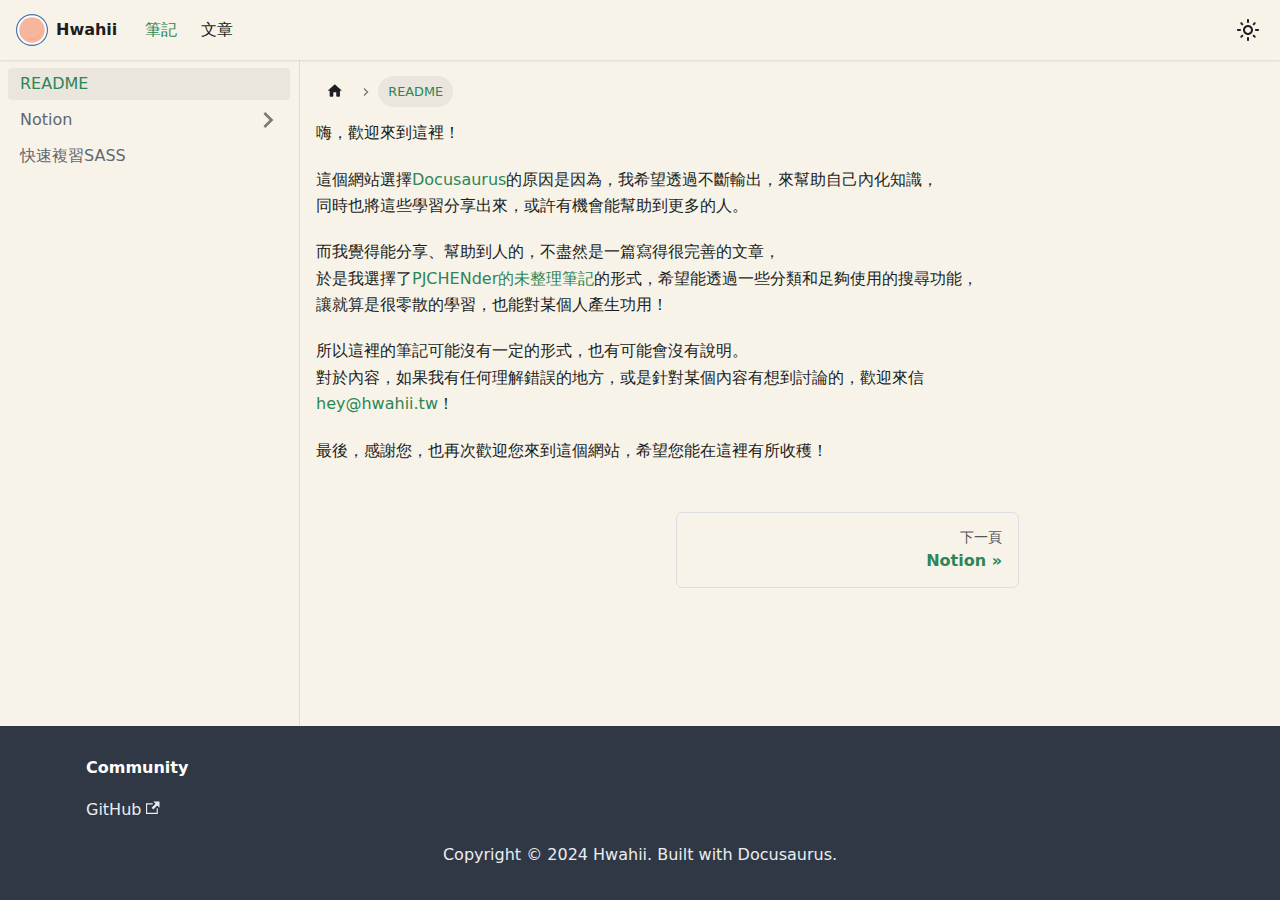
==== commit 17801a26: "Deploy website - based on bfebf30cdcd7304b4d7a18068b318fc3b95c736f" ====
--- a/docs/index.html
+++ b/docs/index.html
@@ -4,12 +4,12 @@
 <meta charset="UTF-8">
 <meta name="generator" content="Docusaurus v3.6.3">
 <title data-rh="true">README | Hwahii</title><meta data-rh="true" name="viewport" content="width=device-width,initial-scale=1"><meta data-rh="true" name="twitter:card" content="summary_large_image"><meta data-rh="true" property="og:image" content="https://hwahii.tw/img/hwahii-social-card.jpg"><meta data-rh="true" name="twitter:image" content="https://hwahii.tw/img/hwahii-social-card.jpg"><meta data-rh="true" property="og:url" content="https://hwahii.tw/docs/"><meta data-rh="true" property="og:locale" content="zh_Hant"><meta data-rh="true" name="docusaurus_locale" content="zh-Hant"><meta data-rh="true" name="docsearch:language" content="zh-Hant"><meta data-rh="true" name="docusaurus_version" content="current"><meta data-rh="true" name="docusaurus_tag" content="docs-default-current"><meta data-rh="true" name="docsearch:version" content="current"><meta data-rh="true" name="docsearch:docusaurus_tag" content="docs-default-current"><meta data-rh="true" property="og:title" content="README | Hwahii"><meta data-rh="true" name="description" content="嗨，歡迎來到這裡！"><meta data-rh="true" property="og:description" content="嗨，歡迎來到這裡！"><link data-rh="true" rel="icon" href="/img/favicon.ico"><link data-rh="true" rel="canonical" href="https://hwahii.tw/docs/"><link data-rh="true" rel="alternate" href="https://hwahii.tw/docs/" hreflang="zh-Hant"><link data-rh="true" rel="alternate" href="https://hwahii.tw/docs/" hreflang="x-default"><link rel="alternate" type="application/rss+xml" href="/blog/rss.xml" title="Hwahii RSS Feed">
-<link rel="alternate" type="application/atom+xml" href="/blog/atom.xml" title="Hwahii Atom Feed"><link rel="stylesheet" href="/assets/css/styles.1bbd2cd2.css">
-<script src="/assets/js/runtime~main.07e8fa2d.js" defer="defer"></script>
-<script src="/assets/js/main.e423e4a3.js" defer="defer"></script>
+<link rel="alternate" type="application/atom+xml" href="/blog/atom.xml" title="Hwahii Atom Feed"><link rel="stylesheet" href="/assets/css/styles.68d4d4f1.css">
+<script src="/assets/js/runtime~main.9a45abbb.js" defer="defer"></script>
+<script src="/assets/js/main.d2937af6.js" defer="defer"></script>
 </head>
 <body class="navigation-with-keyboard">
-<script>!function(){function t(t){document.documentElement.setAttribute("data-theme",t)}var e=function(){try{return new URLSearchParams(window.location.search).get("docusaurus-theme")}catch(t){}}()||function(){try{return window.localStorage.getItem("theme")}catch(t){}}();t(null!==e?e:"light")}(),function(){try{const n=new URLSearchParams(window.location.search).entries();for(var[t,e]of n)if(t.startsWith("docusaurus-data-")){var a=t.replace("docusaurus-data-","data-");document.documentElement.setAttribute(a,e)}}catch(t){}}()</script><div id="__docusaurus"><div role="region" aria-label="跳至主要内容"><a class="skipToContent_fXgn" href="#__docusaurus_skipToContent_fallback">跳至主要内容</a></div><nav aria-label="主導航" class="navbar navbar--fixed-top"><div class="navbar__inner"><div class="navbar__items"><button aria-label="切換導覽列" aria-expanded="false" class="navbar__toggle clean-btn" type="button"><svg width="30" height="30" viewBox="0 0 30 30" aria-hidden="true"><path stroke="currentColor" stroke-linecap="round" stroke-miterlimit="10" stroke-width="2" d="M4 7h22M4 15h22M4 23h22"></path></svg></button><a class="navbar__brand" href="/"><div class="navbar__logo"><img src="/img/logo.svg" alt="Hwahii Logo" class="themedComponent_mlkZ themedComponent--light_NVdE"><img src="/img/logo.svg" alt="Hwahii Logo" class="themedComponent_mlkZ themedComponent--dark_xIcU"></div><b class="navbar__title text--truncate">Hwahii</b></a><a aria-current="page" class="navbar__item navbar__link navbar__link--active" href="/docs/">筆記</a><a class="navbar__item navbar__link" href="/blog">文章</a></div><div class="navbar__items navbar__items--right"><div class="toggle_vylO colorModeToggle_DEke"><button class="clean-btn toggleButton_gllP toggleButtonDisabled_aARS" type="button" disabled="" title="切換淺色/深色模式（當前為淺色模式）" aria-label="切換淺色/深色模式（當前為淺色模式）" aria-live="polite" aria-pressed="false"><svg viewBox="0 0 24 24" width="24" height="24" class="lightToggleIcon_pyhR"><path fill="currentColor" d="M12,9c1.65,0,3,1.35,3,3s-1.35,3-3,3s-3-1.35-3-3S10.35,9,12,9 M12,7c-2.76,0-5,2.24-5,5s2.24,5,5,5s5-2.24,5-5 S14.76,7,12,7L12,7z M2,13l2,0c0.55,0,1-0.45,1-1s-0.45-1-1-1l-2,0c-0.55,0-1,0.45-1,1S1.45,13,2,13z M20,13l2,0c0.55,0,1-0.45,1-1 s-0.45-1-1-1l-2,0c-0.55,0-1,0.45-1,1S19.45,13,20,13z M11,2v2c0,0.55,0.45,1,1,1s1-0.45,1-1V2c0-0.55-0.45-1-1-1S11,1.45,11,2z M11,20v2c0,0.55,0.45,1,1,1s1-0.45,1-1v-2c0-0.55-0.45-1-1-1C11.45,19,11,19.45,11,20z M5.99,4.58c-0.39-0.39-1.03-0.39-1.41,0 c-0.39,0.39-0.39,1.03,0,1.41l1.06,1.06c0.39,0.39,1.03,0.39,1.41,0s0.39-1.03,0-1.41L5.99,4.58z M18.36,16.95 c-0.39-0.39-1.03-0.39-1.41,0c-0.39,0.39-0.39,1.03,0,1.41l1.06,1.06c0.39,0.39,1.03,0.39,1.41,0c0.39-0.39,0.39-1.03,0-1.41 L18.36,16.95z M19.42,5.99c0.39-0.39,0.39-1.03,0-1.41c-0.39-0.39-1.03-0.39-1.41,0l-1.06,1.06c-0.39,0.39-0.39,1.03,0,1.41 s1.03,0.39,1.41,0L19.42,5.99z M7.05,18.36c0.39-0.39,0.39-1.03,0-1.41c-0.39-0.39-1.03-0.39-1.41,0l-1.06,1.06 c-0.39,0.39-0.39,1.03,0,1.41s1.03,0.39,1.41,0L7.05,18.36z"></path></svg><svg viewBox="0 0 24 24" width="24" height="24" class="darkToggleIcon_wfgR"><path fill="currentColor" d="M9.37,5.51C9.19,6.15,9.1,6.82,9.1,7.5c0,4.08,3.32,7.4,7.4,7.4c0.68,0,1.35-0.09,1.99-0.27C17.45,17.19,14.93,19,12,19 c-3.86,0-7-3.14-7-7C5,9.07,6.81,6.55,9.37,5.51z M12,3c-4.97,0-9,4.03-9,9s4.03,9,9,9s9-4.03,9-9c0-0.46-0.04-0.92-0.1-1.36 c-0.98,1.37-2.58,2.26-4.4,2.26c-2.98,0-5.4-2.42-5.4-5.4c0-1.81,0.89-3.42,2.26-4.4C12.92,3.04,12.46,3,12,3L12,3z"></path></svg></button></div><div class="navbarSearchContainer_Bca1"></div></div></div><div role="presentation" class="navbar-sidebar__backdrop"></div></nav><div id="__docusaurus_skipToContent_fallback" class="main-wrapper mainWrapper_z2l0"><div class="docsWrapper_hBAB"><button aria-label="回到頂部" class="clean-btn theme-back-to-top-button backToTopButton_sjWU" type="button"></button><div class="docRoot_UBD9"><aside class="theme-doc-sidebar-container docSidebarContainer_YfHR"><div class="sidebarViewport_aRkj"><div class="sidebar_njMd"><nav aria-label="文件側邊欄" class="menu thin-scrollbar menu_SIkG"><ul class="theme-doc-sidebar-menu menu__list"><li class="theme-doc-sidebar-item-link theme-doc-sidebar-item-link-level-1 menu__list-item"><a class="menu__link menu__link--active" aria-current="page" href="/docs/">README</a></li><li class="theme-doc-sidebar-item-link theme-doc-sidebar-item-link-level-1 menu__list-item"><a class="menu__link" href="/docs/quick-sass">快速複習SASS</a></li></ul></nav></div></div></aside><main class="docMainContainer_TBSr"><div class="container padding-top--md padding-bottom--lg"><div class="row"><div class="col docItemCol_VOVn"><div class="docItemContainer_Djhp"><article><nav class="theme-doc-breadcrumbs breadcrumbsContainer_Z_bl" aria-label="頁面路徑"><ul class="breadcrumbs" itemscope="" itemtype="https://schema.org/BreadcrumbList"><li class="breadcrumbs__item"><a aria-label="主頁面" class="breadcrumbs__link" href="/"><svg viewBox="0 0 24 24" class="breadcrumbHomeIcon_YNFT"><path d="M10 19v-5h4v5c0 .55.45 1 1 1h3c.55 0 1-.45 1-1v-7h1.7c.46 0 .68-.57.33-.87L12.67 3.6c-.38-.34-.96-.34-1.34 0l-8.36 7.53c-.34.3-.13.87.33.87H5v7c0 .55.45 1 1 1h3c.55 0 1-.45 1-1z" fill="currentColor"></path></svg></a></li><li itemscope="" itemprop="itemListElement" itemtype="https://schema.org/ListItem" class="breadcrumbs__item breadcrumbs__item--active"><span class="breadcrumbs__link" itemprop="name">README</span><meta itemprop="position" content="1"></li></ul></nav><div class="theme-doc-markdown markdown"><p>嗨，歡迎來到這裡！</p>
+<script>!function(){function t(t){document.documentElement.setAttribute("data-theme",t)}var e=function(){try{return new URLSearchParams(window.location.search).get("docusaurus-theme")}catch(t){}}()||function(){try{return window.localStorage.getItem("theme")}catch(t){}}();t(null!==e?e:"light")}(),function(){try{const n=new URLSearchParams(window.location.search).entries();for(var[t,e]of n)if(t.startsWith("docusaurus-data-")){var a=t.replace("docusaurus-data-","data-");document.documentElement.setAttribute(a,e)}}catch(t){}}()</script><div id="__docusaurus"><div role="region" aria-label="跳至主要内容"><a class="skipToContent_fXgn" href="#__docusaurus_skipToContent_fallback">跳至主要内容</a></div><nav aria-label="主導航" class="navbar navbar--fixed-top"><div class="navbar__inner"><div class="navbar__items"><button aria-label="切換導覽列" aria-expanded="false" class="navbar__toggle clean-btn" type="button"><svg width="30" height="30" viewBox="0 0 30 30" aria-hidden="true"><path stroke="currentColor" stroke-linecap="round" stroke-miterlimit="10" stroke-width="2" d="M4 7h22M4 15h22M4 23h22"></path></svg></button><a class="navbar__brand" href="/"><div class="navbar__logo"><img src="/img/logo.svg" alt="Hwahii Logo" class="themedComponent_mlkZ themedComponent--light_NVdE"><img src="/img/logo.svg" alt="Hwahii Logo" class="themedComponent_mlkZ themedComponent--dark_xIcU"></div><b class="navbar__title text--truncate">Hwahii</b></a><a aria-current="page" class="navbar__item navbar__link navbar__link--active" href="/docs/">筆記</a><a class="navbar__item navbar__link" href="/blog">文章</a></div><div class="navbar__items navbar__items--right"><div class="toggle_vylO colorModeToggle_DEke"><button class="clean-btn toggleButton_gllP toggleButtonDisabled_aARS" type="button" disabled="" title="切換淺色/深色模式（當前為淺色模式）" aria-label="切換淺色/深色模式（當前為淺色模式）" aria-live="polite" aria-pressed="false"><svg viewBox="0 0 24 24" width="24" height="24" class="lightToggleIcon_pyhR"><path fill="currentColor" d="M12,9c1.65,0,3,1.35,3,3s-1.35,3-3,3s-3-1.35-3-3S10.35,9,12,9 M12,7c-2.76,0-5,2.24-5,5s2.24,5,5,5s5-2.24,5-5 S14.76,7,12,7L12,7z M2,13l2,0c0.55,0,1-0.45,1-1s-0.45-1-1-1l-2,0c-0.55,0-1,0.45-1,1S1.45,13,2,13z M20,13l2,0c0.55,0,1-0.45,1-1 s-0.45-1-1-1l-2,0c-0.55,0-1,0.45-1,1S19.45,13,20,13z M11,2v2c0,0.55,0.45,1,1,1s1-0.45,1-1V2c0-0.55-0.45-1-1-1S11,1.45,11,2z M11,20v2c0,0.55,0.45,1,1,1s1-0.45,1-1v-2c0-0.55-0.45-1-1-1C11.45,19,11,19.45,11,20z M5.99,4.58c-0.39-0.39-1.03-0.39-1.41,0 c-0.39,0.39-0.39,1.03,0,1.41l1.06,1.06c0.39,0.39,1.03,0.39,1.41,0s0.39-1.03,0-1.41L5.99,4.58z M18.36,16.95 c-0.39-0.39-1.03-0.39-1.41,0c-0.39,0.39-0.39,1.03,0,1.41l1.06,1.06c0.39,0.39,1.03,0.39,1.41,0c0.39-0.39,0.39-1.03,0-1.41 L18.36,16.95z M19.42,5.99c0.39-0.39,0.39-1.03,0-1.41c-0.39-0.39-1.03-0.39-1.41,0l-1.06,1.06c-0.39,0.39-0.39,1.03,0,1.41 s1.03,0.39,1.41,0L19.42,5.99z M7.05,18.36c0.39-0.39,0.39-1.03,0-1.41c-0.39-0.39-1.03-0.39-1.41,0l-1.06,1.06 c-0.39,0.39-0.39,1.03,0,1.41s1.03,0.39,1.41,0L7.05,18.36z"></path></svg><svg viewBox="0 0 24 24" width="24" height="24" class="darkToggleIcon_wfgR"><path fill="currentColor" d="M9.37,5.51C9.19,6.15,9.1,6.82,9.1,7.5c0,4.08,3.32,7.4,7.4,7.4c0.68,0,1.35-0.09,1.99-0.27C17.45,17.19,14.93,19,12,19 c-3.86,0-7-3.14-7-7C5,9.07,6.81,6.55,9.37,5.51z M12,3c-4.97,0-9,4.03-9,9s4.03,9,9,9s9-4.03,9-9c0-0.46-0.04-0.92-0.1-1.36 c-0.98,1.37-2.58,2.26-4.4,2.26c-2.98,0-5.4-2.42-5.4-5.4c0-1.81,0.89-3.42,2.26-4.4C12.92,3.04,12.46,3,12,3L12,3z"></path></svg></button></div><div class="navbarSearchContainer_Bca1"></div></div></div><div role="presentation" class="navbar-sidebar__backdrop"></div></nav><div id="__docusaurus_skipToContent_fallback" class="main-wrapper mainWrapper_z2l0"><div class="docsWrapper_hBAB"><button aria-label="回到頂部" class="clean-btn theme-back-to-top-button backToTopButton_sjWU" type="button"></button><div class="docRoot_UBD9"><aside class="theme-doc-sidebar-container docSidebarContainer_YfHR"><div class="sidebarViewport_aRkj"><div class="sidebar_njMd"><nav aria-label="文件側邊欄" class="menu thin-scrollbar menu_SIkG"><ul class="theme-doc-sidebar-menu menu__list"><li class="theme-doc-sidebar-item-link theme-doc-sidebar-item-link-level-1 menu__list-item"><a class="menu__link menu__link--active" aria-current="page" href="/docs/">README</a></li><li class="theme-doc-sidebar-item-category theme-doc-sidebar-item-category-level-1 menu__list-item menu__list-item--collapsed"><div class="menu__list-item-collapsible"><a class="menu__link menu__link--sublist" href="/docs/category/notion">Notion</a><button aria-label="展開側邊欄分類 &#x27;Notion&#x27;" aria-expanded="false" type="button" class="clean-btn menu__caret"></button></div></li><li class="theme-doc-sidebar-item-link theme-doc-sidebar-item-link-level-1 menu__list-item"><a class="menu__link" href="/docs/quick-sass">快速複習SASS</a></li></ul></nav></div></div></aside><main class="docMainContainer_TBSr"><div class="container padding-top--md padding-bottom--lg"><div class="row"><div class="col docItemCol_VOVn"><div class="docItemContainer_Djhp"><article><nav class="theme-doc-breadcrumbs breadcrumbsContainer_Z_bl" aria-label="頁面路徑"><ul class="breadcrumbs" itemscope="" itemtype="https://schema.org/BreadcrumbList"><li class="breadcrumbs__item"><a aria-label="主頁面" class="breadcrumbs__link" href="/"><svg viewBox="0 0 24 24" class="breadcrumbHomeIcon_YNFT"><path d="M10 19v-5h4v5c0 .55.45 1 1 1h3c.55 0 1-.45 1-1v-7h1.7c.46 0 .68-.57.33-.87L12.67 3.6c-.38-.34-.96-.34-1.34 0l-8.36 7.53c-.34.3-.13.87.33.87H5v7c0 .55.45 1 1 1h3c.55 0 1-.45 1-1z" fill="currentColor"></path></svg></a></li><li itemscope="" itemprop="itemListElement" itemtype="https://schema.org/ListItem" class="breadcrumbs__item breadcrumbs__item--active"><span class="breadcrumbs__link" itemprop="name">README</span><meta itemprop="position" content="1"></li></ul></nav><div class="theme-doc-markdown markdown"><p>嗨，歡迎來到這裡！</p>
 <p>這個網站選擇<a href="https://docusaurus.io/" target="_blank" rel="noopener noreferrer">Docusaurus</a>的原因是因為，我希望透過不斷輸出，來幫助自己內化知識，<br>
 <!-- -->同時也將這些學習分享出來，或許有機會能幫助到更多的人。</p>
 <p>而我覺得能分享、幫助到人的，不盡然是一篇寫得很完善的文章，<br>
@@ -17,6 +17,6 @@
 <!-- -->讓就算是很零散的學習，也能對某個人產生功用！</p>
 <p>所以這裡的筆記可能沒有一定的形式，也有可能會沒有說明。<br>
 <!-- -->對於內容，如果我有任何理解錯誤的地方，或是針對某個內容有想到討論的，歡迎來信<a href="mailto:hey@hwahii.tw" target="_blank" rel="noopener noreferrer">hey@hwahii.tw</a>！</p>
-<p>最後，感謝您，也再次歡迎您來到這個網站，希望您能在這裡有所收穫！</p></div></article><nav class="pagination-nav docusaurus-mt-lg" aria-label="文件選項卡"><a class="pagination-nav__link pagination-nav__link--next" href="/docs/quick-sass"><div class="pagination-nav__sublabel">下一頁</div><div class="pagination-nav__label">快速複習SASS</div></a></nav></div></div></div></div></main></div></div></div><footer class="footer footer--dark"><div class="container container-fluid"><div class="row footer__links"><div class="col footer__col"><div class="footer__title">Community</div><ul class="footer__items clean-list"><li class="footer__item"><a href="https://github.com/hwahii" target="_blank" rel="noopener noreferrer" class="footer__link-item">GitHub<svg width="13.5" height="13.5" aria-hidden="true" viewBox="0 0 24 24" class="iconExternalLink_nPIU"><path fill="currentColor" d="M21 13v10h-21v-19h12v2h-10v15h17v-8h2zm3-12h-10.988l4.035 4-6.977 7.07 2.828 2.828 6.977-7.07 4.125 4.172v-11z"></path></svg></a></li></ul></div></div><div class="footer__bottom text--center"><div class="footer__copyright">Copyright © 2024 Hwahii. Built with Docusaurus.</div></div></div></footer></div>
+<p>最後，感謝您，也再次歡迎您來到這個網站，希望您能在這裡有所收穫！</p></div></article><nav class="pagination-nav docusaurus-mt-lg" aria-label="文件選項卡"><a class="pagination-nav__link pagination-nav__link--next" href="/docs/category/notion"><div class="pagination-nav__sublabel">下一頁</div><div class="pagination-nav__label">Notion</div></a></nav></div></div></div></div></main></div></div></div><footer class="footer footer--dark"><div class="container container-fluid"><div class="row footer__links"><div class="col footer__col"><div class="footer__title">Community</div><ul class="footer__items clean-list"><li class="footer__item"><a href="https://github.com/hwahii" target="_blank" rel="noopener noreferrer" class="footer__link-item">GitHub<svg width="13.5" height="13.5" aria-hidden="true" viewBox="0 0 24 24" class="iconExternalLink_nPIU"><path fill="currentColor" d="M21 13v10h-21v-19h12v2h-10v15h17v-8h2zm3-12h-10.988l4.035 4-6.977 7.07 2.828 2.828 6.977-7.07 4.125 4.172v-11z"></path></svg></a></li></ul></div></div><div class="footer__bottom text--center"><div class="footer__copyright">Copyright © 2024 Hwahii. Built with Docusaurus.</div></div></div></footer></div>
 </body>
 </html>--- a/assets/css/styles.68d4d4f1.css
+++ b/assets/css/styles.68d4d4f1.css
@@ -0,0 +1 @@
+.col,.container{padding:0 var(--ifm-spacing-horizontal);width:100%}.markdown>h2,.markdown>h3,.markdown>h4,.markdown>h5,.markdown>h6{margin-bottom:calc(var(--ifm-heading-vertical-rhythm-bottom)*var(--ifm-leading))}.markdown li,body{word-wrap:break-word}body,ol ol,ol ul,ul ol,ul ul{margin:0}pre,table{overflow:auto}blockquote,pre{margin:0 0 var(--ifm-spacing-vertical)}.breadcrumbs__link,.button{transition-timing-function:var(--ifm-transition-timing-default)}.button,code{vertical-align:middle}.button--outline.button--active,.button--outline:active,.button--outline:hover,:root{--ifm-button-color:var(--ifm-font-color-base-inverse)}.menu__link:hover,a{transition:color var(--ifm-transition-fast) var(--ifm-transition-timing-default)}.navbar--dark,:root{--ifm-navbar-link-hover-color:var(--ifm-color-primary)}.menu,.navbar-sidebar{overflow-x:hidden}:root,html[data-theme=dark]{--ifm-color-emphasis-500:var(--ifm-color-gray-500)}.toggleButton_gllP,html{-webkit-tap-highlight-color:transparent}.authorSocials_rSDt,.authorTitle_nd0D{-webkit-box-orient:vertical;overflow:hidden}.clean-list,.containsTaskList_mC6p,.details_lb9f>summary,.dropdown__menu,.menu__list{list-style:none}:root{--ifm-color-scheme:light;--ifm-dark-value:10%;--ifm-darker-value:15%;--ifm-darkest-value:30%;--ifm-light-value:15%;--ifm-lighter-value:30%;--ifm-lightest-value:50%;--ifm-contrast-background-value:90%;--ifm-contrast-foreground-value:70%;--ifm-contrast-background-dark-value:70%;--ifm-contrast-foreground-dark-value:90%;--ifm-color-primary:#3578e5;--ifm-color-secondary:#ebedf0;--ifm-color-success:#00a400;--ifm-color-info:#54c7ec;--ifm-color-warning:#ffba00;--ifm-color-danger:#fa383e;--ifm-color-primary-dark:#306cce;--ifm-color-primary-darker:#2d66c3;--ifm-color-primary-darkest:#2554a0;--ifm-color-primary-light:#538ce9;--ifm-color-primary-lighter:#72a1ed;--ifm-color-primary-lightest:#9abcf2;--ifm-color-primary-contrast-background:#ebf2fc;--ifm-color-primary-contrast-foreground:#102445;--ifm-color-secondary-dark:#d4d5d8;--ifm-color-secondary-darker:#c8c9cc;--ifm-color-secondary-darkest:#a4a6a8;--ifm-color-secondary-light:#eef0f2;--ifm-color-secondary-lighter:#f1f2f5;--ifm-color-secondary-lightest:#f5f6f8;--ifm-color-secondary-contrast-background:#fdfdfe;--ifm-color-secondary-contrast-foreground:#474748;--ifm-color-success-dark:#009400;--ifm-color-success-darker:#008b00;--ifm-color-success-darkest:#007300;--ifm-color-success-light:#26b226;--ifm-color-success-lighter:#4dbf4d;--ifm-color-success-lightest:#80d280;--ifm-color-success-contrast-background:#e6f6e6;--ifm-color-success-contrast-foreground:#003100;--ifm-color-info-dark:#4cb3d4;--ifm-color-info-darker:#47a9c9;--ifm-color-info-darkest:#3b8ba5;--ifm-color-info-light:#6ecfef;--ifm-color-info-lighter:#87d8f2;--ifm-color-info-lightest:#aae3f6;--ifm-color-info-contrast-background:#eef9fd;--ifm-color-info-contrast-foreground:#193c47;--ifm-color-warning-dark:#e6a700;--ifm-color-warning-darker:#d99e00;--ifm-color-warning-darkest:#b38200;--ifm-color-warning-light:#ffc426;--ifm-color-warning-lighter:#ffcf4d;--ifm-color-warning-lightest:#ffdd80;--ifm-color-warning-contrast-background:#fff8e6;--ifm-color-warning-contrast-foreground:#4d3800;--ifm-color-danger-dark:#e13238;--ifm-color-danger-darker:#d53035;--ifm-color-danger-darkest:#af272b;--ifm-color-danger-light:#fb565b;--ifm-color-danger-lighter:#fb7478;--ifm-color-danger-lightest:#fd9c9f;--ifm-color-danger-contrast-background:#ffebec;--ifm-color-danger-contrast-foreground:#4b1113;--ifm-color-white:#fff;--ifm-color-black:#000;--ifm-color-gray-0:var(--ifm-color-white);--ifm-color-gray-100:#f5f6f7;--ifm-color-gray-200:#ebedf0;--ifm-color-gray-300:#dadde1;--ifm-color-gray-400:#ccd0d5;--ifm-color-gray-500:#bec3c9;--ifm-color-gray-600:#8d949e;--ifm-color-gray-700:#606770;--ifm-color-gray-800:#444950;--ifm-color-gray-900:#1c1e21;--ifm-color-gray-1000:var(--ifm-color-black);--ifm-color-emphasis-0:var(--ifm-color-gray-0);--ifm-color-emphasis-100:var(--ifm-color-gray-100);--ifm-color-emphasis-200:var(--ifm-color-gray-200);--ifm-color-emphasis-300:var(--ifm-color-gray-300);--ifm-color-emphasis-400:var(--ifm-color-gray-400);--ifm-color-emphasis-600:var(--ifm-color-gray-600);--ifm-color-emphasis-700:var(--ifm-color-gray-700);--ifm-color-emphasis-800:var(--ifm-color-gray-800);--ifm-color-emphasis-900:var(--ifm-color-gray-900);--ifm-color-emphasis-1000:var(--ifm-color-gray-1000);--ifm-color-content:var(--ifm-color-emphasis-900);--ifm-color-content-inverse:var(--ifm-color-emphasis-0);--ifm-color-content-secondary:#525860;--ifm-background-color:#0000;--ifm-background-surface-color:var(--ifm-color-content-inverse);--ifm-global-border-width:1px;--ifm-global-radius:0.4rem;--ifm-hover-overlay:#0000000d;--ifm-font-color-base:var(--ifm-color-content);--ifm-font-color-base-inverse:var(--ifm-color-content-inverse);--ifm-font-color-secondary:var(--ifm-color-content-secondary);--ifm-font-family-base:system-ui,-apple-system,Segoe UI,Roboto,Ubuntu,Cantarell,Noto Sans,sans-serif,BlinkMacSystemFont,"Segoe UI",Helvetica,Arial,sans-serif,"Apple Color Emoji","Segoe UI Emoji","Segoe UI Symbol";--ifm-font-family-monospace:SFMono-Regular,Menlo,Monaco,Consolas,"Liberation Mono","Courier New",monospace;--ifm-font-size-base:100%;--ifm-font-weight-light:300;--ifm-font-weight-normal:400;--ifm-font-weight-semibold:500;--ifm-font-weight-bold:700;--ifm-font-weight-base:var(--ifm-font-weight-normal);--ifm-line-height-base:1.65;--ifm-global-spacing:1rem;--ifm-spacing-vertical:var(--ifm-global-spacing);--ifm-spacing-horizontal:var(--ifm-global-spacing);--ifm-transition-fast:200ms;--ifm-transition-slow:400ms;--ifm-transition-timing-default:cubic-bezier(0.08,0.52,0.52,1);--ifm-global-shadow-lw:0 1px 2px 0 #0000001a;--ifm-global-shadow-md:0 5px 40px #0003;--ifm-global-shadow-tl:0 12px 28px 0 #0003,0 2px 4px 0 #0000001a;--ifm-z-index-dropdown:100;--ifm-z-index-fixed:200;--ifm-z-index-overlay:400;--ifm-container-width:1140px;--ifm-container-width-xl:1320px;--ifm-code-background:#f6f7f8;--ifm-code-border-radius:var(--ifm-global-radius);--ifm-code-font-size:90%;--ifm-code-padding-horizontal:0.1rem;--ifm-code-padding-vertical:0.1rem;--ifm-pre-background:var(--ifm-code-background);--ifm-pre-border-radius:var(--ifm-code-border-radius);--ifm-pre-color:inherit;--ifm-pre-line-height:1.45;--ifm-pre-padding:1rem;--ifm-heading-color:inherit;--ifm-heading-margin-top:0;--ifm-heading-margin-bottom:var(--ifm-spacing-vertical);--ifm-heading-font-family:var(--ifm-font-family-base);--ifm-heading-font-weight:var(--ifm-font-weight-bold);--ifm-heading-line-height:1.25;--ifm-h1-font-size:2rem;--ifm-h2-font-size:1.5rem;--ifm-h3-font-size:1.25rem;--ifm-h4-font-size:1rem;--ifm-h5-font-size:0.875rem;--ifm-h6-font-size:0.85rem;--ifm-image-alignment-padding:1.25rem;--ifm-leading-desktop:1.25;--ifm-leading:calc(var(--ifm-leading-desktop)*1rem);--ifm-list-left-padding:2rem;--ifm-list-margin:1rem;--ifm-list-item-margin:0.25rem;--ifm-list-paragraph-margin:1rem;--ifm-table-cell-padding:0.75rem;--ifm-table-background:#0000;--ifm-table-stripe-background:#00000008;--ifm-table-border-width:1px;--ifm-table-border-color:var(--ifm-color-emphasis-300);--ifm-table-head-background:inherit;--ifm-table-head-color:inherit;--ifm-table-head-font-weight:var(--ifm-font-weight-bold);--ifm-table-cell-color:inherit;--ifm-link-color:var(--ifm-color-primary);--ifm-link-decoration:none;--ifm-link-hover-color:var(--ifm-link-color);--ifm-link-hover-decoration:underline;--ifm-paragraph-margin-bottom:var(--ifm-leading);--ifm-blockquote-font-size:var(--ifm-font-size-base);--ifm-blockquote-border-left-width:2px;--ifm-blockquote-padding-horizontal:var(--ifm-spacing-horizontal);--ifm-blockquote-padding-vertical:0;--ifm-blockquote-shadow:none;--ifm-blockquote-color:var(--ifm-color-emphasis-800);--ifm-blockquote-border-color:var(--ifm-color-emphasis-300);--ifm-hr-background-color:var(--ifm-color-emphasis-500);--ifm-hr-height:1px;--ifm-hr-margin-vertical:1.5rem;--ifm-scrollbar-size:7px;--ifm-scrollbar-track-background-color:#f1f1f1;--ifm-scrollbar-thumb-background-color:silver;--ifm-scrollbar-thumb-hover-background-color:#a7a7a7;--ifm-alert-background-color:inherit;--ifm-alert-border-color:inherit;--ifm-alert-border-radius:var(--ifm-global-radius);--ifm-alert-border-width:0px;--ifm-alert-border-left-width:5px;--ifm-alert-color:var(--ifm-font-color-base);--ifm-alert-padding-horizontal:var(--ifm-spacing-horizontal);--ifm-alert-padding-vertical:var(--ifm-spacing-vertical);--ifm-alert-shadow:var(--ifm-global-shadow-lw);--ifm-avatar-intro-margin:1rem;--ifm-avatar-intro-alignment:inherit;--ifm-avatar-photo-size:3rem;--ifm-badge-background-color:inherit;--ifm-badge-border-color:inherit;--ifm-badge-border-radius:var(--ifm-global-radius);--ifm-badge-border-width:var(--ifm-global-border-width);--ifm-badge-color:var(--ifm-color-white);--ifm-badge-padding-horizontal:calc(var(--ifm-spacing-horizontal)*0.5);--ifm-badge-padding-vertical:calc(var(--ifm-spacing-vertical)*0.25);--ifm-breadcrumb-border-radius:1.5rem;--ifm-breadcrumb-spacing:0.5rem;--ifm-breadcrumb-color-active:var(--ifm-color-primary);--ifm-breadcrumb-item-background-active:var(--ifm-hover-overlay);--ifm-breadcrumb-padding-horizontal:0.8rem;--ifm-breadcrumb-padding-vertical:0.4rem;--ifm-breadcrumb-size-multiplier:1;--ifm-breadcrumb-separator:url('data:image/svg+xml;utf8,<svg xmlns="http://www.w3.org/2000/svg" x="0px" y="0px" viewBox="0 0 256 256"><g><g><polygon points="79.093,0 48.907,30.187 146.72,128 48.907,225.813 79.093,256 207.093,128"/></g></g><g></g><g></g><g></g><g></g><g></g><g></g><g></g><g></g><g></g><g></g><g></g><g></g><g></g><g></g><g></g></svg>');--ifm-breadcrumb-separator-filter:none;--ifm-breadcrumb-separator-size:0.5rem;--ifm-breadcrumb-separator-size-multiplier:1.25;--ifm-button-background-color:inherit;--ifm-button-border-color:var(--ifm-button-background-color);--ifm-button-border-width:var(--ifm-global-border-width);--ifm-button-font-weight:var(--ifm-font-weight-bold);--ifm-button-padding-horizontal:1.5rem;--ifm-button-padding-vertical:0.375rem;--ifm-button-size-multiplier:1;--ifm-button-transition-duration:var(--ifm-transition-fast);--ifm-button-border-radius:calc(var(--ifm-global-radius)*var(--ifm-button-size-multiplier));--ifm-button-group-spacing:2px;--ifm-card-background-color:var(--ifm-background-surface-color);--ifm-card-border-radius:calc(var(--ifm-global-radius)*2);--ifm-card-horizontal-spacing:var(--ifm-global-spacing);--ifm-card-vertical-spacing:var(--ifm-global-spacing);--ifm-toc-border-color:var(--ifm-color-emphasis-300);--ifm-toc-link-color:var(--ifm-color-content-secondary);--ifm-toc-padding-vertical:0.5rem;--ifm-toc-padding-horizontal:0.5rem;--ifm-dropdown-background-color:var(--ifm-background-surface-color);--ifm-dropdown-font-weight:var(--ifm-font-weight-semibold);--ifm-dropdown-link-color:var(--ifm-font-color-base);--ifm-dropdown-hover-background-color:var(--ifm-hover-overlay);--ifm-footer-background-color:var(--ifm-color-emphasis-100);--ifm-footer-color:inherit;--ifm-footer-link-color:var(--ifm-color-emphasis-700);--ifm-footer-link-hover-color:var(--ifm-color-primary);--ifm-footer-link-horizontal-spacing:0.5rem;--ifm-footer-padding-horizontal:calc(var(--ifm-spacing-horizontal)*2);--ifm-footer-padding-vertical:calc(var(--ifm-spacing-vertical)*2);--ifm-footer-title-color:inherit;--ifm-footer-logo-max-width:min(30rem,90vw);--ifm-hero-background-color:var(--ifm-background-surface-color);--ifm-hero-text-color:var(--ifm-color-emphasis-800);--ifm-menu-color:var(--ifm-color-emphasis-700);--ifm-menu-color-active:var(--ifm-color-primary);--ifm-menu-color-background-active:var(--ifm-hover-overlay);--ifm-menu-color-background-hover:var(--ifm-hover-overlay);--ifm-menu-link-padding-horizontal:0.75rem;--ifm-menu-link-padding-vertical:0.375rem;--ifm-menu-link-sublist-icon:url('data:image/svg+xml;utf8,<svg xmlns="http://www.w3.org/2000/svg" width="16px" height="16px" viewBox="0 0 24 24"><path fill="rgba(0,0,0,0.5)" d="M7.41 15.41L12 10.83l4.59 4.58L18 14l-6-6-6 6z"></path></svg>');--ifm-menu-link-sublist-icon-filter:none;--ifm-navbar-background-color:var(--ifm-background-surface-color);--ifm-navbar-height:3.75rem;--ifm-navbar-item-padding-horizontal:0.75rem;--ifm-navbar-item-padding-vertical:0.25rem;--ifm-navbar-link-color:var(--ifm-font-color-base);--ifm-navbar-link-active-color:var(--ifm-link-color);--ifm-navbar-padding-horizontal:var(--ifm-spacing-horizontal);--ifm-navbar-padding-vertical:calc(var(--ifm-spacing-vertical)*0.5);--ifm-navbar-shadow:var(--ifm-global-shadow-lw);--ifm-navbar-search-input-background-color:var(--ifm-color-emphasis-200);--ifm-navbar-search-input-color:var(--ifm-color-emphasis-800);--ifm-navbar-search-input-placeholder-color:var(--ifm-color-emphasis-500);--ifm-navbar-search-input-icon:url('data:image/svg+xml;utf8,<svg fill="currentColor" xmlns="http://www.w3.org/2000/svg" viewBox="0 0 16 16" height="16px" width="16px"><path d="M6.02945,10.20327a4.17382,4.17382,0,1,1,4.17382-4.17382A4.15609,4.15609,0,0,1,6.02945,10.20327Zm9.69195,4.2199L10.8989,9.59979A5.88021,5.88021,0,0,0,12.058,6.02856,6.00467,6.00467,0,1,0,9.59979,10.8989l4.82338,4.82338a.89729.89729,0,0,0,1.29912,0,.89749.89749,0,0,0-.00087-1.29909Z" /></svg>');--ifm-navbar-sidebar-width:83vw;--ifm-pagination-border-radius:var(--ifm-global-radius);--ifm-pagination-color-active:var(--ifm-color-primary);--ifm-pagination-font-size:1rem;--ifm-pagination-item-active-background:var(--ifm-hover-overlay);--ifm-pagination-page-spacing:0.2em;--ifm-pagination-padding-horizontal:calc(var(--ifm-spacing-horizontal)*1);--ifm-pagination-padding-vertical:calc(var(--ifm-spacing-vertical)*0.25);--ifm-pagination-nav-border-radius:var(--ifm-global-radius);--ifm-pagination-nav-color-hover:var(--ifm-color-primary);--ifm-pills-color-active:var(--ifm-color-primary);--ifm-pills-color-background-active:var(--ifm-hover-overlay);--ifm-pills-spacing:0.125rem;--ifm-tabs-color:var(--ifm-font-color-secondary);--ifm-tabs-color-active:var(--ifm-color-primary);--ifm-tabs-color-active-border:var(--ifm-tabs-color-active);--ifm-tabs-padding-horizontal:1rem;--ifm-tabs-padding-vertical:1rem;--docusaurus-progress-bar-color:var(--ifm-color-primary);--ifm-color-primary:#2e8555;--ifm-color-primary-dark:#29784c;--ifm-color-primary-darker:#277148;--ifm-color-primary-darkest:#205d3b;--ifm-color-primary-light:#33925d;--ifm-color-primary-lighter:#359962;--ifm-color-primary-lightest:#3cad6e;--ifm-code-font-size:95%;--ifm-background-color:#f7f3e9;--docusaurus-highlighted-code-line-bg:#0000001a;--docusaurus-announcement-bar-height:auto;--docusaurus-collapse-button-bg:#0000;--docusaurus-collapse-button-bg-hover:#0000001a;--doc-sidebar-width:300px;--doc-sidebar-hidden-width:30px;--docusaurus-blog-social-icon-size:1rem;--docusaurus-tag-list-border:var(--ifm-color-emphasis-300)}.badge--danger,.badge--info,.badge--primary,.badge--secondary,.badge--success,.badge--warning{--ifm-badge-border-color:var(--ifm-badge-background-color)}.button--link,.button--outline{--ifm-button-background-color:#0000}*{box-sizing:border-box}html{background-color:var(--ifm-background-color);color:var(--ifm-font-color-base);color-scheme:var(--ifm-color-scheme);font:var(--ifm-font-size-base)/var(--ifm-line-height-base) var(--ifm-font-family-base);-webkit-font-smoothing:antialiased;text-rendering:optimizelegibility;-webkit-text-size-adjust:100%;text-size-adjust:100%}iframe{border:0;color-scheme:auto}.container{margin:0 auto;max-width:var(--ifm-container-width)}.container--fluid{max-width:inherit}.row{display:flex;flex-wrap:wrap;margin:0 calc(var(--ifm-spacing-horizontal)*-1)}.list_eTzJ article:last-child,.margin-bottom--none,.margin-vert--none,.markdown>:last-child{margin-bottom:0!important}.margin-top--none,.margin-vert--none{margin-top:0!important}.row--no-gutters{margin-left:0;margin-right:0}.margin-horiz--none,.margin-right--none{margin-right:0!important}.row--no-gutters>.col{padding-left:0;padding-right:0}.row--align-top{align-items:flex-start}.row--align-bottom{align-items:flex-end}.menuExternalLink_NmtK,.row--align-center{align-items:center}.row--align-stretch{align-items:stretch}.row--align-baseline{align-items:baseline}.col{--ifm-col-width:100%;flex:1 0;margin-left:0;max-width:var(--ifm-col-width)}.padding-bottom--none,.padding-vert--none{padding-bottom:0!important}.padding-top--none,.padding-vert--none{padding-top:0!important}.padding-horiz--none,.padding-left--none{padding-left:0!important}.padding-horiz--none,.padding-right--none{padding-right:0!important}.col[class*=col--]{flex:0 0 var(--ifm-col-width)}.col--1{--ifm-col-width:8.33333%}.col--offset-1{margin-left:8.33333%}.col--2{--ifm-col-width:16.66667%}.col--offset-2{margin-left:16.66667%}.col--3{--ifm-col-width:25%}.col--offset-3{margin-left:25%}.col--4{--ifm-col-width:33.33333%}.col--offset-4{margin-left:33.33333%}.col--5{--ifm-col-width:41.66667%}.col--offset-5{margin-left:41.66667%}.col--6{--ifm-col-width:50%}.col--offset-6{margin-left:50%}.col--7{--ifm-col-width:58.33333%}.col--offset-7{margin-left:58.33333%}.col--8{--ifm-col-width:66.66667%}.col--offset-8{margin-left:66.66667%}.col--9{--ifm-col-width:75%}.col--offset-9{margin-left:75%}.col--10{--ifm-col-width:83.33333%}.col--offset-10{margin-left:83.33333%}.col--11{--ifm-col-width:91.66667%}.col--offset-11{margin-left:91.66667%}.col--12{--ifm-col-width:100%}.col--offset-12{margin-left:100%}.margin-horiz--none,.margin-left--none{margin-left:0!important}.margin--none{margin:0!important}.margin-bottom--xs,.margin-vert--xs{margin-bottom:.25rem!important}.margin-top--xs,.margin-vert--xs{margin-top:.25rem!important}.margin-horiz--xs,.margin-left--xs{margin-left:.25rem!important}.margin-horiz--xs,.margin-right--xs{margin-right:.25rem!important}.margin--xs{margin:.25rem!important}.margin-bottom--sm,.margin-vert--sm{margin-bottom:.5rem!important}.margin-top--sm,.margin-vert--sm{margin-top:.5rem!important}.margin-horiz--sm,.margin-left--sm{margin-left:.5rem!important}.margin-horiz--sm,.margin-right--sm{margin-right:.5rem!important}.margin--sm{margin:.5rem!important}.margin-bottom--md,.margin-vert--md{margin-bottom:1rem!important}.margin-top--md,.margin-vert--md{margin-top:1rem!important}.margin-horiz--md,.margin-left--md{margin-left:1rem!important}.margin-horiz--md,.margin-right--md{margin-right:1rem!important}.margin--md{margin:1rem!important}.margin-bottom--lg,.margin-vert--lg{margin-bottom:2rem!important}.margin-top--lg,.margin-vert--lg{margin-top:2rem!important}.margin-horiz--lg,.margin-left--lg{margin-left:2rem!important}.margin-horiz--lg,.margin-right--lg{margin-right:2rem!important}.margin--lg{margin:2rem!important}.margin-bottom--xl,.margin-vert--xl{margin-bottom:5rem!important}.margin-top--xl,.margin-vert--xl{margin-top:5rem!important}.margin-horiz--xl,.margin-left--xl{margin-left:5rem!important}.margin-horiz--xl,.margin-right--xl{margin-right:5rem!important}.margin--xl{margin:5rem!important}.padding--none{padding:0!important}.padding-bottom--xs,.padding-vert--xs{padding-bottom:.25rem!important}.padding-top--xs,.padding-vert--xs{padding-top:.25rem!important}.padding-horiz--xs,.padding-left--xs{padding-left:.25rem!important}.padding-horiz--xs,.padding-right--xs{padding-right:.25rem!important}.padding--xs{padding:.25rem!important}.padding-bottom--sm,.padding-vert--sm{padding-bottom:.5rem!important}.padding-top--sm,.padding-vert--sm{padding-top:.5rem!important}.padding-horiz--sm,.padding-left--sm{padding-left:.5rem!important}.padding-horiz--sm,.padding-right--sm{padding-right:.5rem!important}.padding--sm{padding:.5rem!important}.padding-bottom--md,.padding-vert--md{padding-bottom:1rem!important}.padding-top--md,.padding-vert--md{padding-top:1rem!important}.padding-horiz--md,.padding-left--md{padding-left:1rem!important}.padding-horiz--md,.padding-right--md{padding-right:1rem!important}.padding--md{padding:1rem!important}.padding-bottom--lg,.padding-vert--lg{padding-bottom:2rem!important}.padding-top--lg,.padding-vert--lg{padding-top:2rem!important}.padding-horiz--lg,.padding-left--lg{padding-left:2rem!important}.padding-horiz--lg,.padding-right--lg{padding-right:2rem!important}.padding--lg{padding:2rem!important}.padding-bottom--xl,.padding-vert--xl{padding-bottom:5rem!important}.padding-top--xl,.padding-vert--xl{padding-top:5rem!important}.padding-horiz--xl,.padding-left--xl{padding-left:5rem!important}.padding-horiz--xl,.padding-right--xl{padding-right:5rem!important}.padding--xl{padding:5rem!important}code{background-color:var(--ifm-code-background);border:.1rem solid #0000001a;border-radius:var(--ifm-code-border-radius);font-family:var(--ifm-font-family-monospace);font-size:var(--ifm-code-font-size);padding:var(--ifm-code-padding-vertical) var(--ifm-code-padding-horizontal)}a code{color:inherit}pre{background-color:var(--ifm-pre-background);border-radius:var(--ifm-pre-border-radius);color:var(--ifm-pre-color);font:var(--ifm-code-font-size)/var(--ifm-pre-line-height) var(--ifm-font-family-monospace);padding:var(--ifm-pre-padding)}pre code{background-color:initial;border:none;font-size:100%;line-height:inherit;padding:0}kbd{background-color:var(--ifm-color-emphasis-0);border:1px solid var(--ifm-color-emphasis-400);border-radius:.2rem;box-shadow:inset 0 -1px 0 var(--ifm-color-emphasis-400);color:var(--ifm-color-emphasis-800);font:80% var(--ifm-font-family-monospace);padding:.15rem .3rem}h1,h2,h3,h4,h5,h6{color:var(--ifm-heading-color);font-family:var(--ifm-heading-font-family);font-weight:var(--ifm-heading-font-weight);line-height:var(--ifm-heading-line-height);margin:var(--ifm-heading-margin-top) 0 var(--ifm-heading-margin-bottom) 0}h1{font-size:var(--ifm-h1-font-size)}h2{font-size:var(--ifm-h2-font-size)}h3{font-size:var(--ifm-h3-font-size)}h4{font-size:var(--ifm-h4-font-size)}h5{font-size:var(--ifm-h5-font-size)}h6{font-size:var(--ifm-h6-font-size)}img{max-width:100%}img[align=right]{padding-left:var(--image-alignment-padding)}img[align=left]{padding-right:var(--image-alignment-padding)}.markdown{--ifm-h1-vertical-rhythm-top:3;--ifm-h2-vertical-rhythm-top:2;--ifm-h3-vertical-rhythm-top:1.5;--ifm-heading-vertical-rhythm-top:1.25;--ifm-h1-vertical-rhythm-bottom:1.25;--ifm-heading-vertical-rhythm-bottom:1}.markdown:after,.markdown:before{content:"";display:table}.markdown:after{clear:both}.markdown h1:first-child{--ifm-h1-font-size:3rem;margin-bottom:calc(var(--ifm-h1-vertical-rhythm-bottom)*var(--ifm-leading))}.markdown>h2{--ifm-h2-font-size:2rem;margin-top:calc(var(--ifm-h2-vertical-rhythm-top)*var(--ifm-leading))}.markdown>h3{--ifm-h3-font-size:1.5rem;margin-top:calc(var(--ifm-h3-vertical-rhythm-top)*var(--ifm-leading))}.markdown>h4,.markdown>h5,.markdown>h6{margin-top:calc(var(--ifm-heading-vertical-rhythm-top)*var(--ifm-leading))}.markdown>p,.markdown>pre,.markdown>ul{margin-bottom:var(--ifm-leading)}.markdown li>p{margin-top:var(--ifm-list-paragraph-margin)}.markdown li+li{margin-top:var(--ifm-list-item-margin)}ol,ul{margin:0 0 var(--ifm-list-margin);padding-left:var(--ifm-list-left-padding)}ol ol,ul ol{list-style-type:lower-roman}ol ol ol,ol ul ol,ul ol ol,ul ul ol{list-style-type:lower-alpha}table{border-collapse:collapse;display:block;margin-bottom:var(--ifm-spacing-vertical)}table thead tr{border-bottom:2px solid var(--ifm-table-border-color)}table thead,table tr:nth-child(2n){background-color:var(--ifm-table-stripe-background)}table tr{background-color:var(--ifm-table-background);border-top:var(--ifm-table-border-width) solid var(--ifm-table-border-color)}table td,table th{border:var(--ifm-table-border-width) solid var(--ifm-table-border-color);padding:var(--ifm-table-cell-padding)}table th{background-color:var(--ifm-table-head-background);color:var(--ifm-table-head-color);font-weight:var(--ifm-table-head-font-weight)}table td{color:var(--ifm-table-cell-color)}strong{font-weight:var(--ifm-font-weight-bold)}a{color:var(--ifm-link-color);text-decoration:var(--ifm-link-decoration)}a:hover{color:var(--ifm-link-hover-color);text-decoration:var(--ifm-link-hover-decoration)}.button:hover,.text--no-decoration,.text--no-decoration:hover,a:not([href]){-webkit-text-decoration:none;text-decoration:none}p{margin:0 0 var(--ifm-paragraph-margin-bottom)}blockquote{border-left:var(--ifm-blockquote-border-left-width) solid var(--ifm-blockquote-border-color);box-shadow:var(--ifm-blockquote-shadow);color:var(--ifm-blockquote-color);font-size:var(--ifm-blockquote-font-size);padding:var(--ifm-blockquote-padding-vertical) var(--ifm-blockquote-padding-horizontal)}blockquote>:first-child{margin-top:0}blockquote>:last-child{margin-bottom:0}hr{background-color:var(--ifm-hr-background-color);border:0;height:var(--ifm-hr-height);margin:var(--ifm-hr-margin-vertical) 0}.shadow--lw{box-shadow:var(--ifm-global-shadow-lw)!important}.shadow--md{box-shadow:var(--ifm-global-shadow-md)!important}.shadow--tl{box-shadow:var(--ifm-global-shadow-tl)!important}.text--primary,.wordWrapButtonEnabled_EoeP .wordWrapButtonIcon_Bwma{color:var(--ifm-color-primary)}.text--secondary{color:var(--ifm-color-secondary)}.text--success{color:var(--ifm-color-success)}.text--info{color:var(--ifm-color-info)}.text--warning{color:var(--ifm-color-warning)}.text--danger{color:var(--ifm-color-danger)}.text--center{text-align:center}.text--left{text-align:left}.text--justify{text-align:justify}.text--right{text-align:right}.text--capitalize{text-transform:capitalize}.text--lowercase{text-transform:lowercase}.admonitionHeading_Gvgb,.alert__heading,.text--uppercase{text-transform:uppercase}.text--light{font-weight:var(--ifm-font-weight-light)}.text--normal{font-weight:var(--ifm-font-weight-normal)}.text--semibold{font-weight:var(--ifm-font-weight-semibold)}.text--bold{font-weight:var(--ifm-font-weight-bold)}.text--italic{font-style:italic}.text--truncate{overflow:hidden;text-overflow:ellipsis;white-space:nowrap}.text--break{word-wrap:break-word!important;word-break:break-word!important}.clean-btn{background:none;border:none;color:inherit;cursor:pointer;font-family:inherit;padding:0}.alert,.alert .close{color:var(--ifm-alert-foreground-color)}.clean-list{padding-left:0}.alert--primary{--ifm-alert-background-color:var(--ifm-color-primary-contrast-background);--ifm-alert-background-color-highlight:#3578e526;--ifm-alert-foreground-color:var(--ifm-color-primary-contrast-foreground);--ifm-alert-border-color:var(--ifm-color-primary-dark)}.alert--secondary{--ifm-alert-background-color:var(--ifm-color-secondary-contrast-background);--ifm-alert-background-color-highlight:#ebedf026;--ifm-alert-foreground-color:var(--ifm-color-secondary-contrast-foreground);--ifm-alert-border-color:var(--ifm-color-secondary-dark)}.alert--success{--ifm-alert-background-color:var(--ifm-color-success-contrast-background);--ifm-alert-background-color-highlight:#00a40026;--ifm-alert-foreground-color:var(--ifm-color-success-contrast-foreground);--ifm-alert-border-color:var(--ifm-color-success-dark)}.alert--info{--ifm-alert-background-color:var(--ifm-color-info-contrast-background);--ifm-alert-background-color-highlight:#54c7ec26;--ifm-alert-foreground-color:var(--ifm-color-info-contrast-foreground);--ifm-alert-border-color:var(--ifm-color-info-dark)}.alert--warning{--ifm-alert-background-color:var(--ifm-color-warning-contrast-background);--ifm-alert-background-color-highlight:#ffba0026;--ifm-alert-foreground-color:var(--ifm-color-warning-contrast-foreground);--ifm-alert-border-color:var(--ifm-color-warning-dark)}.alert--danger{--ifm-alert-background-color:var(--ifm-color-danger-contrast-background);--ifm-alert-background-color-highlight:#fa383e26;--ifm-alert-foreground-color:var(--ifm-color-danger-contrast-foreground);--ifm-alert-border-color:var(--ifm-color-danger-dark)}.alert{--ifm-code-background:var(--ifm-alert-background-color-highlight);--ifm-link-color:var(--ifm-alert-foreground-color);--ifm-link-hover-color:var(--ifm-alert-foreground-color);--ifm-link-decoration:underline;--ifm-tabs-color:var(--ifm-alert-foreground-color);--ifm-tabs-color-active:var(--ifm-alert-foreground-color);--ifm-tabs-color-active-border:var(--ifm-alert-border-color);background-color:var(--ifm-alert-background-color);border:var(--ifm-alert-border-width) solid var(--ifm-alert-border-color);border-left-width:var(--ifm-alert-border-left-width);border-radius:var(--ifm-alert-border-radius);box-shadow:var(--ifm-alert-shadow);padding:var(--ifm-alert-padding-vertical) var(--ifm-alert-padding-horizontal)}.alert__heading{align-items:center;display:flex;font:700 var(--ifm-h5-font-size)/var(--ifm-heading-line-height) var(--ifm-heading-font-family);margin-bottom:.5rem}.alert__icon{display:inline-flex;margin-right:.4em}.alert__icon svg{fill:var(--ifm-alert-foreground-color);stroke:var(--ifm-alert-foreground-color);stroke-width:0}.alert .close{margin:calc(var(--ifm-alert-padding-vertical)*-1) calc(var(--ifm-alert-padding-horizontal)*-1) 0 0;opacity:.75}.alert .close:focus,.alert .close:hover{opacity:1}.alert a{text-decoration-color:var(--ifm-alert-border-color)}.alert a:hover{text-decoration-thickness:2px}.avatar{column-gap:var(--ifm-avatar-intro-margin);display:flex}.avatar__photo{border-radius:50%;display:block;height:var(--ifm-avatar-photo-size);overflow:hidden;width:var(--ifm-avatar-photo-size)}.card--full-height,.navbar__logo img,body,html{height:100%}.avatar__photo--sm{--ifm-avatar-photo-size:2rem}.avatar__photo--lg{--ifm-avatar-photo-size:4rem}.avatar__photo--xl{--ifm-avatar-photo-size:6rem}.avatar__intro{display:flex;flex:1 1;flex-direction:column;justify-content:center;text-align:var(--ifm-avatar-intro-alignment)}.badge,.breadcrumbs__item,.breadcrumbs__link,.button,.dropdown>.navbar__link:after{display:inline-block}.avatar__name{font:700 var(--ifm-h4-font-size)/var(--ifm-heading-line-height) var(--ifm-font-family-base)}.avatar__subtitle{margin-top:.25rem}.avatar--vertical{--ifm-avatar-intro-alignment:center;--ifm-avatar-intro-margin:0.5rem;align-items:center;flex-direction:column}.badge{background-color:var(--ifm-badge-background-color);border:var(--ifm-badge-border-width) solid var(--ifm-badge-border-color);border-radius:var(--ifm-badge-border-radius);color:var(--ifm-badge-color);font-size:75%;font-weight:var(--ifm-font-weight-bold);line-height:1;padding:var(--ifm-badge-padding-vertical) var(--ifm-badge-padding-horizontal)}.badge--primary{--ifm-badge-background-color:var(--ifm-color-primary)}.badge--secondary{--ifm-badge-background-color:var(--ifm-color-secondary);color:var(--ifm-color-black)}.breadcrumbs__link,.button.button--secondary.button--outline:not(.button--active):not(:hover){color:var(--ifm-font-color-base)}.badge--success{--ifm-badge-background-color:var(--ifm-color-success)}.badge--info{--ifm-badge-background-color:var(--ifm-color-info)}.badge--warning{--ifm-badge-background-color:var(--ifm-color-warning)}.badge--danger{--ifm-badge-background-color:var(--ifm-color-danger)}.breadcrumbs{margin-bottom:0;padding-left:0}.breadcrumbs__item:not(:last-child):after{background:var(--ifm-breadcrumb-separator) center;content:" ";display:inline-block;filter:var(--ifm-breadcrumb-separator-filter);height:calc(var(--ifm-breadcrumb-separator-size)*var(--ifm-breadcrumb-size-multiplier)*var(--ifm-breadcrumb-separator-size-multiplier));margin:0 var(--ifm-breadcrumb-spacing);opacity:.5;width:calc(var(--ifm-breadcrumb-separator-size)*var(--ifm-breadcrumb-size-multiplier)*var(--ifm-breadcrumb-separator-size-multiplier))}.breadcrumbs__item--active .breadcrumbs__link{background:var(--ifm-breadcrumb-item-background-active);color:var(--ifm-breadcrumb-color-active)}.breadcrumbs__link{border-radius:var(--ifm-breadcrumb-border-radius);font-size:calc(1rem*var(--ifm-breadcrumb-size-multiplier));padding:calc(var(--ifm-breadcrumb-padding-vertical)*var(--ifm-breadcrumb-size-multiplier)) calc(var(--ifm-breadcrumb-padding-horizontal)*var(--ifm-breadcrumb-size-multiplier));transition-duration:var(--ifm-transition-fast);transition-property:background,color}.breadcrumbs__link:any-link:hover,.breadcrumbs__link:link:hover,.breadcrumbs__link:visited:hover,area[href].breadcrumbs__link:hover{background:var(--ifm-breadcrumb-item-background-active);-webkit-text-decoration:none;text-decoration:none}.breadcrumbs--sm{--ifm-breadcrumb-size-multiplier:0.8}.breadcrumbs--lg{--ifm-breadcrumb-size-multiplier:1.2}.button{background-color:var(--ifm-button-background-color);border:var(--ifm-button-border-width) solid var(--ifm-button-border-color);border-radius:var(--ifm-button-border-radius);cursor:pointer;font-size:calc(.875rem*var(--ifm-button-size-multiplier));font-weight:var(--ifm-button-font-weight);line-height:1.5;padding:calc(var(--ifm-button-padding-vertical)*var(--ifm-button-size-multiplier)) calc(var(--ifm-button-padding-horizontal)*var(--ifm-button-size-multiplier));text-align:center;transition-duration:var(--ifm-button-transition-duration);transition-property:color,background,border-color;-webkit-user-select:none;user-select:none;white-space:nowrap}.button,.button:hover{color:var(--ifm-button-color)}.button--outline{--ifm-button-color:var(--ifm-button-border-color)}.button--outline:hover{--ifm-button-background-color:var(--ifm-button-border-color)}.button--link{--ifm-button-border-color:#0000;color:var(--ifm-link-color);text-decoration:var(--ifm-link-decoration)}.button--link.button--active,.button--link:active,.button--link:hover{color:var(--ifm-link-hover-color);text-decoration:var(--ifm-link-hover-decoration)}.dropdown__link--active,.dropdown__link:hover,.menu__link:hover,.navbar__brand:hover,.navbar__link--active,.navbar__link:hover,.pagination-nav__link:hover,.pagination__link:hover,.sidebarItemLink_mo7H:hover,.tag_zVej:hover{-webkit-text-decoration:none;text-decoration:none}.button.disabled,.button:disabled,.button[disabled]{opacity:.65;pointer-events:none}.button--sm{--ifm-button-size-multiplier:0.8}.button--lg{--ifm-button-size-multiplier:1.35}.button--block{display:block;width:100%}.button.button--secondary{color:var(--ifm-color-gray-900)}:where(.button--primary){--ifm-button-background-color:var(--ifm-color-primary);--ifm-button-border-color:var(--ifm-color-primary)}:where(.button--primary):not(.button--outline):hover{--ifm-button-background-color:var(--ifm-color-primary-dark);--ifm-button-border-color:var(--ifm-color-primary-dark)}.button--primary.button--active,.button--primary:active{--ifm-button-background-color:var(--ifm-color-primary-darker);--ifm-button-border-color:var(--ifm-color-primary-darker)}:where(.button--secondary){--ifm-button-background-color:var(--ifm-color-secondary);--ifm-button-border-color:var(--ifm-color-secondary)}:where(.button--secondary):not(.button--outline):hover{--ifm-button-background-color:var(--ifm-color-secondary-dark);--ifm-button-border-color:var(--ifm-color-secondary-dark)}.button--secondary.button--active,.button--secondary:active{--ifm-button-background-color:var(--ifm-color-secondary-darker);--ifm-button-border-color:var(--ifm-color-secondary-darker)}:where(.button--success){--ifm-button-background-color:var(--ifm-color-success);--ifm-button-border-color:var(--ifm-color-success)}:where(.button--success):not(.button--outline):hover{--ifm-button-background-color:var(--ifm-color-success-dark);--ifm-button-border-color:var(--ifm-color-success-dark)}.button--success.button--active,.button--success:active{--ifm-button-background-color:var(--ifm-color-success-darker);--ifm-button-border-color:var(--ifm-color-success-darker)}:where(.button--info){--ifm-button-background-color:var(--ifm-color-info);--ifm-button-border-color:var(--ifm-color-info)}:where(.button--info):not(.button--outline):hover{--ifm-button-background-color:var(--ifm-color-info-dark);--ifm-button-border-color:var(--ifm-color-info-dark)}.button--info.button--active,.button--info:active{--ifm-button-background-color:var(--ifm-color-info-darker);--ifm-button-border-color:var(--ifm-color-info-darker)}:where(.button--warning){--ifm-button-background-color:var(--ifm-color-warning);--ifm-button-border-color:var(--ifm-color-warning)}:where(.button--warning):not(.button--outline):hover{--ifm-button-background-color:var(--ifm-color-warning-dark);--ifm-button-border-color:var(--ifm-color-warning-dark)}.button--warning.button--active,.button--warning:active{--ifm-button-background-color:var(--ifm-color-warning-darker);--ifm-button-border-color:var(--ifm-color-warning-darker)}:where(.button--danger){--ifm-button-background-color:var(--ifm-color-danger);--ifm-button-border-color:var(--ifm-color-danger)}:where(.button--danger):not(.button--outline):hover{--ifm-button-background-color:var(--ifm-color-danger-dark);--ifm-button-border-color:var(--ifm-color-danger-dark)}.button--danger.button--active,.button--danger:active{--ifm-button-background-color:var(--ifm-color-danger-darker);--ifm-button-border-color:var(--ifm-color-danger-darker)}.button-group{display:inline-flex;gap:var(--ifm-button-group-spacing)}.button-group>.button:not(:first-child){border-bottom-left-radius:0;border-top-left-radius:0}.button-group>.button:not(:last-child){border-bottom-right-radius:0;border-top-right-radius:0}.button-group--block{display:flex;justify-content:stretch}.button-group--block>.button{flex-grow:1}.card{background-color:var(--ifm-card-background-color);border-radius:var(--ifm-card-border-radius);box-shadow:var(--ifm-global-shadow-lw);display:flex;flex-direction:column;overflow:hidden}.card__image{padding-top:var(--ifm-card-vertical-spacing)}.card__image:first-child{padding-top:0}.card__body,.card__footer,.card__header{padding:var(--ifm-card-vertical-spacing) var(--ifm-card-horizontal-spacing)}.card__body:not(:last-child),.card__footer:not(:last-child),.card__header:not(:last-child){padding-bottom:0}.card__body>:last-child,.card__footer>:last-child,.card__header>:last-child{margin-bottom:0}.card__footer{margin-top:auto}.table-of-contents{font-size:.8rem;margin-bottom:0;padding:var(--ifm-toc-padding-vertical) 0}.table-of-contents,.table-of-contents ul{list-style:none;padding-left:var(--ifm-toc-padding-horizontal)}.table-of-contents li{margin:var(--ifm-toc-padding-vertical) var(--ifm-toc-padding-horizontal)}.table-of-contents__left-border{border-left:1px solid var(--ifm-toc-border-color)}.table-of-contents__link{color:var(--ifm-toc-link-color);display:block}.table-of-contents__link--active,.table-of-contents__link--active code,.table-of-contents__link:hover,.table-of-contents__link:hover code{color:var(--ifm-color-primary);-webkit-text-decoration:none;text-decoration:none}.close{color:var(--ifm-color-black);float:right;font-size:1.5rem;font-weight:var(--ifm-font-weight-bold);line-height:1;opacity:.5;padding:1rem;transition:opacity var(--ifm-transition-fast) var(--ifm-transition-timing-default)}.close:hover{opacity:.7}.close:focus,.theme-code-block-highlighted-line .codeLineNumber_Tfdd:before{opacity:.8}.dropdown{display:inline-flex;font-weight:var(--ifm-dropdown-font-weight);position:relative;vertical-align:top}.dropdown--hoverable:hover .dropdown__menu,.dropdown--show .dropdown__menu{opacity:1;pointer-events:all;transform:translateY(-1px);visibility:visible}#nprogress,.dropdown__menu,.navbar__item.dropdown .navbar__link:not([href]){pointer-events:none}.dropdown--right .dropdown__menu{left:inherit;right:0}.dropdown--nocaret .navbar__link:after{content:none!important}.dropdown__menu{background-color:var(--ifm-dropdown-background-color);border-radius:var(--ifm-global-radius);box-shadow:var(--ifm-global-shadow-md);left:0;max-height:80vh;min-width:10rem;opacity:0;overflow-y:auto;padding:.5rem;position:absolute;top:calc(100% - var(--ifm-navbar-item-padding-vertical) + .3rem);transform:translateY(-.625rem);transition-duration:var(--ifm-transition-fast);transition-property:opacity,transform,visibility;transition-timing-function:var(--ifm-transition-timing-default);visibility:hidden;z-index:var(--ifm-z-index-dropdown)}.sidebar_re4s,.tableOfContents_bqdL{max-height:calc(100vh - var(--ifm-navbar-height) - 2rem)}.menu__caret,.menu__link,.menu__list-item-collapsible{border-radius:.25rem;transition:background var(--ifm-transition-fast) var(--ifm-transition-timing-default)}.dropdown__link{border-radius:.25rem;color:var(--ifm-dropdown-link-color);display:block;font-size:.875rem;margin-top:.2rem;padding:.25rem .5rem;white-space:nowrap}.dropdown__link--active,.dropdown__link:hover{background-color:var(--ifm-dropdown-hover-background-color);color:var(--ifm-dropdown-link-color)}.dropdown__link--active,.dropdown__link--active:hover{--ifm-dropdown-link-color:var(--ifm-link-color)}.dropdown>.navbar__link:after{border-color:currentcolor #0000;border-style:solid;border-width:.4em .4em 0;content:"";margin-left:.3em;position:relative;top:2px;transform:translateY(-50%)}.footer{background-color:var(--ifm-footer-background-color);color:var(--ifm-footer-color);padding:var(--ifm-footer-padding-vertical) var(--ifm-footer-padding-horizontal)}.footer--dark{--ifm-footer-background-color:#303846;--ifm-footer-color:var(--ifm-footer-link-color);--ifm-footer-link-color:var(--ifm-color-secondary);--ifm-footer-title-color:var(--ifm-color-white)}.footer__links{margin-bottom:1rem}.footer__link-item{color:var(--ifm-footer-link-color);line-height:2}.footer__link-item:hover{color:var(--ifm-footer-link-hover-color)}.footer__link-separator{margin:0 var(--ifm-footer-link-horizontal-spacing)}.footer__logo{margin-top:1rem;max-width:var(--ifm-footer-logo-max-width)}.footer__title{color:var(--ifm-footer-title-color);font:700 var(--ifm-h4-font-size)/var(--ifm-heading-line-height) var(--ifm-font-family-base);margin-bottom:var(--ifm-heading-margin-bottom)}.menu,.navbar__link{font-weight:var(--ifm-font-weight-semibold)}.docItemContainer_Djhp article>:first-child,.docItemContainer_Djhp header+*,.footer__item{margin-top:0}.admonitionContent_BuS1>:last-child,.cardContainer_fWXF :last-child,.collapsibleContent_i85q p:last-child,.details_lb9f>summary>p:last-child,.footer__items{margin-bottom:0}.codeBlockStandalone_MEMb,[type=checkbox]{padding:0}.hero{align-items:center;background-color:var(--ifm-hero-background-color);color:var(--ifm-hero-text-color);display:flex;padding:4rem 2rem}.hero--primary{--ifm-hero-background-color:var(--ifm-color-primary);--ifm-hero-text-color:var(--ifm-font-color-base-inverse)}.hero--dark{--ifm-hero-background-color:#303846;--ifm-hero-text-color:var(--ifm-color-white)}.hero__title,.title_f1Hy{font-size:3rem}.hero__subtitle{font-size:1.5rem}.menu__list{margin:0;padding-left:0}.menu__caret,.menu__link{padding:var(--ifm-menu-link-padding-vertical) var(--ifm-menu-link-padding-horizontal)}.menu__list .menu__list{flex:0 0 100%;margin-top:.25rem;padding-left:var(--ifm-menu-link-padding-horizontal)}.menu__list-item:not(:first-child){margin-top:.25rem}.menu__list-item--collapsed .menu__list{height:0;overflow:hidden}.details_lb9f[data-collapsed=false].isBrowser_bmU9>summary:before,.details_lb9f[open]:not(.isBrowser_bmU9)>summary:before,.menu__list-item--collapsed .menu__caret:before,.menu__list-item--collapsed .menu__link--sublist:after{transform:rotate(90deg)}.menu__list-item-collapsible{display:flex;flex-wrap:wrap;position:relative}.menu__caret:hover,.menu__link:hover,.menu__list-item-collapsible--active,.menu__list-item-collapsible:hover{background:var(--ifm-menu-color-background-hover)}.menu__list-item-collapsible .menu__link--active,.menu__list-item-collapsible .menu__link:hover{background:none!important}.menu__caret,.menu__link{align-items:center;display:flex}.menu__link{color:var(--ifm-menu-color);flex:1;line-height:1.25}.menu__link:hover{color:var(--ifm-menu-color)}.menu__caret:before,.menu__link--sublist-caret:after{content:"";height:1.25rem;transform:rotate(180deg);transition:transform var(--ifm-transition-fast) linear;width:1.25rem;filter:var(--ifm-menu-link-sublist-icon-filter)}.menu__link--sublist-caret:after{background:var(--ifm-menu-link-sublist-icon) 50%/2rem 2rem;margin-left:auto;min-width:1.25rem}.menu__link--active,.menu__link--active:hover{color:var(--ifm-menu-color-active)}.navbar__brand,.navbar__link{color:var(--ifm-navbar-link-color)}.menu__link--active:not(.menu__link--sublist){background-color:var(--ifm-menu-color-background-active)}.menu__caret:before{background:var(--ifm-menu-link-sublist-icon) 50%/2rem 2rem}.navbar--dark,html[data-theme=dark]{--ifm-menu-link-sublist-icon-filter:invert(100%) sepia(94%) saturate(17%) hue-rotate(223deg) brightness(104%) contrast(98%)}.navbar{background-color:var(--ifm-navbar-background-color);box-shadow:var(--ifm-navbar-shadow);height:var(--ifm-navbar-height);padding:var(--ifm-navbar-padding-vertical) var(--ifm-navbar-padding-horizontal)}.navbar,.navbar>.container,.navbar>.container-fluid{display:flex}.navbar--fixed-top{position:sticky;top:0;z-index:var(--ifm-z-index-fixed)}.navbar-sidebar,.navbar-sidebar__backdrop{bottom:0;opacity:0;position:fixed;transition-duration:var(--ifm-transition-fast);transition-timing-function:ease-in-out;left:0;top:0;visibility:hidden}.navbar__inner{display:flex;flex-wrap:wrap;justify-content:space-between;width:100%}.navbar__brand{align-items:center;display:flex;margin-right:1rem;min-width:0}.navbar__brand:hover{color:var(--ifm-navbar-link-hover-color)}.announcementBarContent_xLdY,.navbar__title{flex:1 1 auto}.navbar__toggle{display:none;margin-right:.5rem}.navbar__logo{flex:0 0 auto;height:2rem;margin-right:.5rem}.navbar__items{align-items:center;display:flex;flex:1;min-width:0}.navbar__items--center{flex:0 0 auto}.navbar__items--center .navbar__brand{margin:0}.navbar__items--center+.navbar__items--right{flex:1}.navbar__items--right{flex:0 0 auto;justify-content:flex-end}.navbar__items--right>:last-child{padding-right:0}.navbar__item{display:inline-block;padding:var(--ifm-navbar-item-padding-vertical) var(--ifm-navbar-item-padding-horizontal)}.navbar__link--active,.navbar__link:hover{color:var(--ifm-navbar-link-hover-color)}.navbar--dark,.navbar--primary{--ifm-menu-color:var(--ifm-color-gray-300);--ifm-navbar-link-color:var(--ifm-color-gray-100);--ifm-navbar-search-input-background-color:#ffffff1a;--ifm-navbar-search-input-placeholder-color:#ffffff80;color:var(--ifm-color-white)}.navbar--dark{--ifm-navbar-background-color:#242526;--ifm-menu-color-background-active:#ffffff0d;--ifm-navbar-search-input-color:var(--ifm-color-white)}.navbar--primary{--ifm-navbar-background-color:var(--ifm-color-primary);--ifm-navbar-link-hover-color:var(--ifm-color-white);--ifm-menu-color-active:var(--ifm-color-white);--ifm-navbar-search-input-color:var(--ifm-color-emphasis-500)}.navbar__search-input{appearance:none;background:var(--ifm-navbar-search-input-background-color) var(--ifm-navbar-search-input-icon) no-repeat .75rem center/1rem 1rem;border:none;border-radius:2rem;color:var(--ifm-navbar-search-input-color);cursor:text;display:inline-block;font-size:1rem;height:2rem;padding:0 .5rem 0 2.25rem;width:12.5rem}.navbar__search-input::placeholder{color:var(--ifm-navbar-search-input-placeholder-color)}.navbar-sidebar{background-color:var(--ifm-navbar-background-color);box-shadow:var(--ifm-global-shadow-md);transform:translate3d(-100%,0,0);transition-property:opacity,visibility,transform;width:var(--ifm-navbar-sidebar-width)}.navbar-sidebar--show .navbar-sidebar,.navbar-sidebar__items{transform:translateZ(0)}.navbar-sidebar--show .navbar-sidebar,.navbar-sidebar--show .navbar-sidebar__backdrop{opacity:1;visibility:visible}.navbar-sidebar__backdrop{background-color:#0009;right:0;transition-property:opacity,visibility}.navbar-sidebar__brand{align-items:center;box-shadow:var(--ifm-navbar-shadow);display:flex;flex:1;height:var(--ifm-navbar-height);padding:var(--ifm-navbar-padding-vertical) var(--ifm-navbar-padding-horizontal)}.navbar-sidebar__items{display:flex;height:calc(100% - var(--ifm-navbar-height));transition:transform var(--ifm-transition-fast) ease-in-out}.navbar-sidebar__items--show-secondary{transform:translate3d(calc((var(--ifm-navbar-sidebar-width))*-1),0,0)}.navbar-sidebar__item{flex-shrink:0;padding:.5rem;width:calc(var(--ifm-navbar-sidebar-width))}.navbar-sidebar__back{background:var(--ifm-menu-color-background-active);font-size:15px;font-weight:var(--ifm-button-font-weight);margin:0 0 .2rem -.5rem;padding:.6rem 1.5rem;position:relative;text-align:left;top:-.5rem;width:calc(100% + 1rem)}.navbar-sidebar__close{display:flex;margin-left:auto}.pagination{column-gap:var(--ifm-pagination-page-spacing);display:flex;font-size:var(--ifm-pagination-font-size);padding-left:0}.pagination--sm{--ifm-pagination-font-size:0.8rem;--ifm-pagination-padding-horizontal:0.8rem;--ifm-pagination-padding-vertical:0.2rem}.pagination--lg{--ifm-pagination-font-size:1.2rem;--ifm-pagination-padding-horizontal:1.2rem;--ifm-pagination-padding-vertical:0.3rem}.pagination__item{display:inline-flex}.pagination__item>span{padding:var(--ifm-pagination-padding-vertical)}.pagination__item--active .pagination__link{color:var(--ifm-pagination-color-active)}.pagination__item--active .pagination__link,.pagination__item:not(.pagination__item--active):hover .pagination__link{background:var(--ifm-pagination-item-active-background)}.pagination__item--disabled,.pagination__item[disabled]{opacity:.25;pointer-events:none}.pagination__link{border-radius:var(--ifm-pagination-border-radius);color:var(--ifm-font-color-base);display:inline-block;padding:var(--ifm-pagination-padding-vertical) var(--ifm-pagination-padding-horizontal);transition:background var(--ifm-transition-fast) var(--ifm-transition-timing-default)}.pagination-nav{display:grid;grid-gap:var(--ifm-spacing-horizontal);gap:var(--ifm-spacing-horizontal);grid-template-columns:repeat(2,1fr)}.pagination-nav__link{border:1px solid var(--ifm-color-emphasis-300);border-radius:var(--ifm-pagination-nav-border-radius);display:block;height:100%;line-height:var(--ifm-heading-line-height);padding:var(--ifm-global-spacing);transition:border-color var(--ifm-transition-fast) var(--ifm-transition-timing-default)}.pagination-nav__link:hover{border-color:var(--ifm-pagination-nav-color-hover)}.pagination-nav__link--next{grid-column:2/3;text-align:right}.pagination-nav__label{font-size:var(--ifm-h4-font-size);font-weight:var(--ifm-heading-font-weight);word-break:break-word}.pagination-nav__link--prev .pagination-nav__label:before{content:"« "}.pagination-nav__link--next .pagination-nav__label:after{content:" »"}.pagination-nav__sublabel{color:var(--ifm-color-content-secondary);font-size:var(--ifm-h5-font-size);font-weight:var(--ifm-font-weight-semibold);margin-bottom:.25rem}.pills__item,.sidebarItemTitle_pO2u,.tabs{font-weight:var(--ifm-font-weight-bold)}.pills{display:flex;gap:var(--ifm-pills-spacing);padding-left:0}.pills__item{border-radius:.5rem;cursor:pointer;display:inline-block;padding:.25rem 1rem;transition:background var(--ifm-transition-fast) var(--ifm-transition-timing-default)}.tabs,:not(.containsTaskList_mC6p>li)>.containsTaskList_mC6p{padding-left:0}.pills__item--active{color:var(--ifm-pills-color-active)}.pills__item--active,.pills__item:not(.pills__item--active):hover{background:var(--ifm-pills-color-background-active)}.pills--block{justify-content:stretch}.pills--block .pills__item{flex-grow:1;text-align:center}.tabs{color:var(--ifm-tabs-color);display:flex;margin-bottom:0;overflow-x:auto}.tabs__item{border-bottom:3px solid #0000;border-radius:var(--ifm-global-radius);cursor:pointer;display:inline-flex;padding:var(--ifm-tabs-padding-vertical) var(--ifm-tabs-padding-horizontal);transition:background-color var(--ifm-transition-fast) var(--ifm-transition-timing-default)}.tabs__item--active{border-bottom-color:var(--ifm-tabs-color-active-border);border-bottom-left-radius:0;border-bottom-right-radius:0;color:var(--ifm-tabs-color-active)}.tabs__item:hover{background-color:var(--ifm-hover-overlay)}.tabs--block{justify-content:stretch}.tabs--block .tabs__item{flex-grow:1;justify-content:center}html[data-theme=dark]{--ifm-color-scheme:dark;--ifm-color-emphasis-0:var(--ifm-color-gray-1000);--ifm-color-emphasis-100:var(--ifm-color-gray-900);--ifm-color-emphasis-200:var(--ifm-color-gray-800);--ifm-color-emphasis-300:var(--ifm-color-gray-700);--ifm-color-emphasis-400:var(--ifm-color-gray-600);--ifm-color-emphasis-600:var(--ifm-color-gray-400);--ifm-color-emphasis-700:var(--ifm-color-gray-300);--ifm-color-emphasis-800:var(--ifm-color-gray-200);--ifm-color-emphasis-900:var(--ifm-color-gray-100);--ifm-color-emphasis-1000:var(--ifm-color-gray-0);--ifm-background-color:#1b1b1d;--ifm-background-surface-color:#242526;--ifm-hover-overlay:#ffffff0d;--ifm-color-content:#e3e3e3;--ifm-color-content-secondary:#fff;--ifm-breadcrumb-separator-filter:invert(64%) sepia(11%) saturate(0%) hue-rotate(149deg) brightness(99%) contrast(95%);--ifm-code-background:#ffffff1a;--ifm-scrollbar-track-background-color:#444;--ifm-scrollbar-thumb-background-color:#686868;--ifm-scrollbar-thumb-hover-background-color:#7a7a7a;--ifm-table-stripe-background:#ffffff12;--ifm-toc-border-color:var(--ifm-color-emphasis-200);--ifm-color-primary-contrast-background:#102445;--ifm-color-primary-contrast-foreground:#ebf2fc;--ifm-color-secondary-contrast-background:#474748;--ifm-color-secondary-contrast-foreground:#fdfdfe;--ifm-color-success-contrast-background:#003100;--ifm-color-success-contrast-foreground:#e6f6e6;--ifm-color-info-contrast-background:#193c47;--ifm-color-info-contrast-foreground:#eef9fd;--ifm-color-warning-contrast-background:#4d3800;--ifm-color-warning-contrast-foreground:#fff8e6;--ifm-color-danger-contrast-background:#4b1113;--ifm-color-danger-contrast-foreground:#ffebec}#nprogress .bar{background:var(--docusaurus-progress-bar-color);height:2px;left:0;position:fixed;top:0;width:100%;z-index:1031}#nprogress .peg{box-shadow:0 0 10px var(--docusaurus-progress-bar-color),0 0 5px var(--docusaurus-progress-bar-color);height:100%;opacity:1;position:absolute;right:0;transform:rotate(3deg) translateY(-4px);width:100px}[data-theme=dark]{--ifm-color-primary:#25c2a0;--ifm-color-primary-dark:#21af90;--ifm-color-primary-darker:#1fa588;--ifm-color-primary-darkest:#1a8870;--ifm-color-primary-light:#29d5b0;--ifm-color-primary-lighter:#32d8b4;--ifm-color-primary-lightest:#4fddbf;--ifm-background-color:#1e1e1e;--docusaurus-highlighted-code-line-bg:#0000004d}.navbar,.navbar-sidebar{background-color:#f7f3e9}[data-theme=dark] .navbar,[data-theme=dark] .navbar-sidebar{background-color:#1e1e1e}.backToTopButton_sjWU{background-color:var(--ifm-color-emphasis-200);border-radius:50%;bottom:1.3rem;box-shadow:var(--ifm-global-shadow-lw);height:3rem;opacity:0;position:fixed;right:1.3rem;transform:scale(0);transition:all var(--ifm-transition-fast) var(--ifm-transition-timing-default);visibility:hidden;width:3rem;z-index:calc(var(--ifm-z-index-fixed) - 1)}.backToTopButton_sjWU:after{background-color:var(--ifm-color-emphasis-1000);content:" ";display:inline-block;height:100%;-webkit-mask:var(--ifm-menu-link-sublist-icon) 50%/2rem 2rem no-repeat;mask:var(--ifm-menu-link-sublist-icon) 50%/2rem 2rem no-repeat;width:100%}.backToTopButtonShow_xfvO{opacity:1;transform:scale(1);visibility:visible}.skipToContent_fXgn{background-color:var(--ifm-background-surface-color);color:var(--ifm-color-emphasis-900);left:100%;padding:calc(var(--ifm-global-spacing)/2) var(--ifm-global-spacing);position:fixed;top:1rem;z-index:calc(var(--ifm-z-index-fixed) + 1)}.skipToContent_fXgn:focus{box-shadow:var(--ifm-global-shadow-md);left:1rem}.closeButton_CVFx{line-height:0;padding:0}.content_knG7{font-size:85%;padding:5px 0;text-align:center}.content_knG7 a{color:inherit;-webkit-text-decoration:underline;text-decoration:underline}.announcementBar_mb4j{align-items:center;background-color:var(--ifm-color-white);border-bottom:1px solid var(--ifm-color-emphasis-100);color:var(--ifm-color-black);display:flex;height:var(--docusaurus-announcement-bar-height)}#__docusaurus-base-url-issue-banner-container,.docSidebarContainer_YfHR,.navbarSearchContainer_Bca1:empty,.sidebarLogo_isFc,.themedComponent_mlkZ,[data-theme=dark] .lightToggleIcon_pyhR,[data-theme=light] .darkToggleIcon_wfgR,html[data-announcement-bar-initially-dismissed=true] .announcementBar_mb4j{display:none}.announcementBarPlaceholder_vyr4{flex:0 0 10px}.announcementBarClose_gvF7{align-self:stretch;flex:0 0 30px}.toggle_vylO{height:2rem;width:2rem}.toggleButton_gllP{align-items:center;border-radius:50%;display:flex;height:100%;justify-content:center;transition:background var(--ifm-transition-fast);width:100%}.authorSocialIcon_XYv3,.authorSocialLink_owbf,.authorSocials_rSDt{height:var(--docusaurus-blog-social-icon-size)}.toggleButton_gllP:hover{background:var(--ifm-color-emphasis-200)}.toggleButtonDisabled_aARS{cursor:not-allowed}.darkNavbarColorModeToggle_X3D1:hover{background:var(--ifm-color-gray-800)}[data-theme=dark] .themedComponent--dark_xIcU,[data-theme=light] .themedComponent--light_NVdE,html:not([data-theme]) .themedComponent--light_NVdE{display:initial}[data-theme=dark]:root{--docusaurus-collapse-button-bg:#ffffff0d;--docusaurus-collapse-button-bg-hover:#ffffff1a}.collapseSidebarButton_PEFL{display:none;margin:0}.iconExternalLink_nPIU{margin-left:.3rem}.docMainContainer_TBSr,.docRoot_UBD9{display:flex;width:100%}.authorSocialIcon_XYv3,.authorSocialLink_owbf{width:var(--docusaurus-blog-social-icon-size)}.docsWrapper_hBAB{display:flex;flex:1 0 auto}.dropdownNavbarItemMobile_S0Fm{cursor:pointer}.iconLanguage_nlXk{margin-right:5px;vertical-align:text-bottom}.navbarHideable_m1mJ{transition:transform var(--ifm-transition-fast) ease}.navbarHidden_jGov{transform:translate3d(0,calc(-100% - 2px),0)}.errorBoundaryError_a6uf{color:red;white-space:pre-wrap}.errorBoundaryFallback_VBag{color:red;padding:.55rem}.footerLogoLink_BH7S{opacity:.5;transition:opacity var(--ifm-transition-fast) var(--ifm-transition-timing-default)}.footerLogoLink_BH7S:hover,.hash-link:focus,:hover>.hash-link{opacity:1}body:not(.navigation-with-keyboard) :not(input):focus{outline:0}.anchorWithStickyNavbar_LWe7{scroll-margin-top:calc(var(--ifm-navbar-height) + .5rem)}.anchorWithHideOnScrollNavbar_WYt5{scroll-margin-top:.5rem}.hash-link{opacity:0;padding-left:.5rem;transition:opacity var(--ifm-transition-fast);-webkit-user-select:none;user-select:none}.hash-link:before{content:"#"}.mainWrapper_z2l0{display:flex;flex:1 0 auto;flex-direction:column}.docusaurus-mt-lg{margin-top:3rem}#__docusaurus{display:flex;flex-direction:column;min-height:100%}.sidebar_re4s{overflow-y:auto;position:sticky;top:calc(var(--ifm-navbar-height) + 2rem)}.sidebarItemTitle_pO2u{font-size:var(--ifm-h3-font-size)}.container_mt6G,.sidebarItemList_Yudw{font-size:.9rem}.sidebarItem__DBe{margin-top:.7rem}.sidebarItemLink_mo7H{color:var(--ifm-font-color-base);display:block}.sidebarItemLinkActive_I1ZP{color:var(--ifm-color-primary)!important}.yearGroupHeading_rMGB{margin-bottom:.4rem;margin-top:1.6rem}.yearGroupHeading_QT03{margin:1rem .75rem .5rem}.cardContainer_fWXF{--ifm-link-color:var(--ifm-color-emphasis-800);--ifm-link-hover-color:var(--ifm-color-emphasis-700);--ifm-link-hover-decoration:none;border:1px solid var(--ifm-color-emphasis-200);box-shadow:0 1.5px 3px 0 #00000026;transition:all var(--ifm-transition-fast) ease;transition-property:border,box-shadow}.cardContainer_fWXF:hover{border-color:var(--ifm-color-primary);box-shadow:0 3px 6px 0 #0003}.cardTitle_rnsV{font-size:1.2rem}.cardDescription_PWke{font-size:.8rem}[data-theme=dark] .githubSvg_Uu4N,[data-theme=dark] .xSvg_y3PF{fill:var(--light)}[data-theme=light] .githubSvg_Uu4N,[data-theme=light] .xSvg_y3PF{fill:var(--dark)}.authorSocials_rSDt{align-items:center;display:flex;flex-wrap:wrap;line-clamp:1;-webkit-line-clamp:1}.authorSocialLink_owbf,.authorSocials_rSDt{line-height:0}.authorSocialLink_owbf{margin-right:.4rem}.authorImage_XqGP{--ifm-avatar-photo-size:3.6rem}.author-as-h1_n9oJ .authorImage_XqGP{--ifm-avatar-photo-size:7rem}.author-as-h2_gXvM .authorImage_XqGP{--ifm-avatar-photo-size:5.4rem}.authorDetails_lV9A{align-items:flex-start;display:flex;flex-direction:column;justify-content:space-around}.authorName_yefp{display:flex;flex-direction:row;font-size:1.1rem;line-height:1.1rem}.author-as-h1_n9oJ .authorName_yefp{display:inline;font-size:2.4rem;line-height:2.4rem}.author-as-h2_gXvM .authorName_yefp{display:inline;font-size:1.4rem;line-height:1.4rem}.authorTitle_nd0D{display:-webkit-box;font-size:.8rem;line-height:1rem;line-clamp:1;-webkit-line-clamp:1}.author-as-h1_n9oJ .authorTitle_nd0D{font-size:1.2rem;line-height:1.6rem}.author-as-h2_gXvM .authorTitle_nd0D{font-size:1rem;line-height:1.3rem}.authorBlogPostCount_iiJ5{background:var(--ifm-color-secondary);border-radius:var(--ifm-global-radius);color:var(--ifm-color-black);font-size:.8rem;line-height:1.2;margin-left:.3rem;padding:.1rem .4rem}.buttonGroup__atx button,.codeBlockContainer_Ckt0{background:var(--prism-background-color);color:var(--prism-color)}.authorListItem_n3yI{list-style-type:none;margin-bottom:2rem}.authorCol_Hf19{max-width:inherit!important}.imageOnlyAuthorRow_pa_O{display:flex;flex-flow:row wrap}.buttons_AeoN,.features_JHoL{align-items:center;display:flex}.imageOnlyAuthorCol_G86a{margin-left:.3rem;margin-right:.3rem}.features_JHoL{padding-top:2rem;width:100%}.featureSvg_ZPAh,.featureSvg_ZPAh image{height:300px;width:300px}.heroBanner_qdFl{overflow:hidden;padding:4rem 0;position:relative;text-align:center}.buttons_AeoN{justify-content:center}.contentDescription__o44{margin-bottom:5px;margin-top:20px;text-align:center}.codeBlockContainer_Ckt0{border-radius:var(--ifm-code-border-radius);box-shadow:var(--ifm-global-shadow-lw);margin-bottom:var(--ifm-leading)}.codeBlockContent_biex{border-radius:inherit;direction:ltr;position:relative}.codeBlockTitle_Ktv7{border-bottom:1px solid var(--ifm-color-emphasis-300);border-top-left-radius:inherit;border-top-right-radius:inherit;font-size:var(--ifm-code-font-size);font-weight:500;padding:.75rem var(--ifm-pre-padding)}.codeBlock_bY9V{--ifm-pre-background:var(--prism-background-color);margin:0;padding:0}.codeBlockTitle_Ktv7+.codeBlockContent_biex .codeBlock_bY9V{border-top-left-radius:0;border-top-right-radius:0}.codeBlockLines_e6Vv{float:left;font:inherit;min-width:100%;padding:var(--ifm-pre-padding)}.codeBlockLinesWithNumbering_o6Pm{display:table;padding:var(--ifm-pre-padding) 0}.buttonGroup__atx{column-gap:.2rem;display:flex;position:absolute;right:calc(var(--ifm-pre-padding)/2);top:calc(var(--ifm-pre-padding)/2)}.buttonGroup__atx button{align-items:center;border:1px solid var(--ifm-color-emphasis-300);border-radius:var(--ifm-global-radius);display:flex;line-height:0;opacity:0;padding:.4rem;transition:opacity var(--ifm-transition-fast) ease-in-out}.buttonGroup__atx button:focus-visible,.buttonGroup__atx button:hover{opacity:1!important}.theme-code-block:hover .buttonGroup__atx button{opacity:.4}:where(:root){--docusaurus-highlighted-code-line-bg:#484d5b}:where([data-theme=dark]){--docusaurus-highlighted-code-line-bg:#646464}.theme-code-block-highlighted-line{background-color:var(--docusaurus-highlighted-code-line-bg);display:block;margin:0 calc(var(--ifm-pre-padding)*-1);padding:0 var(--ifm-pre-padding)}.codeLine_lJS_{counter-increment:a;display:table-row}.codeLineNumber_Tfdd{background:var(--ifm-pre-background);display:table-cell;left:0;overflow-wrap:normal;padding:0 var(--ifm-pre-padding);position:sticky;text-align:right;width:1%}.codeLineNumber_Tfdd:before{content:counter(a);opacity:.4}.codeLineContent_feaV{padding-right:var(--ifm-pre-padding)}.theme-code-block:hover .copyButtonCopied_obH4{opacity:1!important}.copyButtonIcons_eSgA{height:1.125rem;position:relative;width:1.125rem}.copyButtonIcon_y97N,.copyButtonSuccessIcon_LjdS{left:0;position:absolute;top:0;fill:currentColor;height:inherit;opacity:inherit;transition:all var(--ifm-transition-fast) ease;width:inherit}.copyButtonSuccessIcon_LjdS{color:#00d600;left:50%;opacity:0;top:50%;transform:translate(-50%,-50%) scale(.33)}.copyButtonCopied_obH4 .copyButtonIcon_y97N{opacity:0;transform:scale(.33)}.copyButtonCopied_obH4 .copyButtonSuccessIcon_LjdS{opacity:1;transform:translate(-50%,-50%) scale(1);transition-delay:75ms}.tag_zVej{border:1px solid var(--docusaurus-tag-list-border);transition:border var(--ifm-transition-fast)}.tag_zVej:hover{--docusaurus-tag-list-border:var(--ifm-link-color)}.tagRegular_sFm0{border-radius:var(--ifm-global-radius);font-size:90%;padding:.2rem .5rem .3rem}.tagWithCount_h2kH{align-items:center;border-left:0;display:flex;padding:0 .5rem 0 1rem;position:relative}.tagWithCount_h2kH:after,.tagWithCount_h2kH:before{border:1px solid var(--docusaurus-tag-list-border);content:"";position:absolute;top:50%;transition:inherit}.tagWithCount_h2kH:before{border-bottom:0;border-right:0;height:1.18rem;right:100%;transform:translate(50%,-50%) rotate(-45deg);width:1.18rem}.tagWithCount_h2kH:after{border-radius:50%;height:.5rem;left:0;transform:translateY(-50%);width:.5rem}.tagWithCount_h2kH span{background:var(--ifm-color-secondary);border-radius:var(--ifm-global-radius);color:var(--ifm-color-black);font-size:.7rem;line-height:1.2;margin-left:.3rem;padding:.1rem .4rem}.tag_Nnez{display:inline-block;margin:.5rem .5rem 0 1rem}.wordWrapButtonIcon_Bwma{height:1.2rem;width:1.2rem}.tags_jXut{display:inline}.tag_QGVx{display:inline-block;margin:0 .4rem .5rem 0}.iconEdit_Z9Sw{margin-right:.3em;vertical-align:sub}.lastUpdated_JAkA{font-size:smaller;font-style:italic;margin-top:.2rem}.tocCollapsibleButton_TO0P{align-items:center;display:flex;font-size:inherit;justify-content:space-between;padding:.4rem .8rem;width:100%}.tocCollapsibleButton_TO0P:after{background:var(--ifm-menu-link-sublist-icon) 50% 50%/2rem 2rem no-repeat;content:"";filter:var(--ifm-menu-link-sublist-icon-filter);height:1.25rem;transform:rotate(180deg);transition:transform var(--ifm-transition-fast);width:1.25rem}.tocCollapsibleButtonExpanded_MG3E:after,.tocCollapsibleExpanded_sAul{transform:none}.tocCollapsible_ETCw{background-color:var(--ifm-menu-color-background-active);border-radius:var(--ifm-global-radius);margin:1rem 0}.tocCollapsibleContent_vkbj>ul{border-left:none;border-top:1px solid var(--ifm-color-emphasis-300);font-size:15px;padding:.2rem 0}.tocCollapsibleContent_vkbj ul li{margin:.4rem .8rem}.tocCollapsibleContent_vkbj a{display:block}.details_lb9f{--docusaurus-details-summary-arrow-size:0.38rem;--docusaurus-details-transition:transform 200ms ease;--docusaurus-details-decoration-color:grey}.details_lb9f>summary{cursor:pointer;padding-left:1rem;position:relative}.details_lb9f>summary::-webkit-details-marker{display:none}.details_lb9f>summary:before{border-color:#0000 #0000 #0000 var(--docusaurus-details-decoration-color);border-style:solid;border-width:var(--docusaurus-details-summary-arrow-size);content:"";left:0;position:absolute;top:.45rem;transform:rotate(0);transform-origin:calc(var(--docusaurus-details-summary-arrow-size)/2) 50%;transition:var(--docusaurus-details-transition)}.collapsibleContent_i85q{border-top:1px solid var(--docusaurus-details-decoration-color);margin-top:1rem;padding-top:1rem}.details_b_Ee{--docusaurus-details-decoration-color:var(--ifm-alert-border-color);--docusaurus-details-transition:transform var(--ifm-transition-fast) ease;border:1px solid var(--ifm-alert-border-color);margin:0 0 var(--ifm-spacing-vertical)}.img_ev3q{height:auto}.tableOfContents_bqdL{overflow-y:auto;position:sticky;top:calc(var(--ifm-navbar-height) + 1rem)}.admonition_xJq3{margin-bottom:1em}.admonitionHeading_Gvgb{font:var(--ifm-heading-font-weight) var(--ifm-h5-font-size)/var(--ifm-heading-line-height) var(--ifm-heading-font-family)}.admonitionHeading_Gvgb:not(:last-child){margin-bottom:.3rem}.admonitionHeading_Gvgb code{text-transform:none}.admonitionIcon_Rf37{display:inline-block;margin-right:.4em;vertical-align:middle}.admonitionIcon_Rf37 svg{display:inline-block;height:1.6em;width:1.6em;fill:var(--ifm-alert-foreground-color)}.breadcrumbHomeIcon_YNFT{height:1.1rem;position:relative;top:1px;vertical-align:top;width:1.1rem}.breadcrumbsContainer_Z_bl{--ifm-breadcrumb-size-multiplier:0.8;margin-bottom:.8rem}.title_kItE{--ifm-h1-font-size:3rem;margin-bottom:calc(var(--ifm-leading)*1.25)}@media (min-width:997px){.collapseSidebarButton_PEFL,.expandButton_TmdG{background-color:var(--docusaurus-collapse-button-bg)}:root{--docusaurus-announcement-bar-height:30px}.announcementBarClose_gvF7,.announcementBarPlaceholder_vyr4{flex-basis:50px}.collapseSidebarButton_PEFL{border:1px solid var(--ifm-toc-border-color);border-radius:0;bottom:0;display:block!important;height:40px;position:sticky}.collapseSidebarButtonIcon_kv0_{margin-top:4px;transform:rotate(180deg)}.expandButtonIcon_i1dp,[dir=rtl] .collapseSidebarButtonIcon_kv0_{transform:rotate(0)}.collapseSidebarButton_PEFL:focus,.collapseSidebarButton_PEFL:hover,.expandButton_TmdG:focus,.expandButton_TmdG:hover{background-color:var(--docusaurus-collapse-button-bg-hover)}.menuHtmlItem_M9Kj{padding:var(--ifm-menu-link-padding-vertical) var(--ifm-menu-link-padding-horizontal)}.menu_SIkG{flex-grow:1;padding:.5rem}@supports (scrollbar-gutter:stable){.menu_SIkG{padding:.5rem 0 .5rem .5rem;scrollbar-gutter:stable}}.menuWithAnnouncementBar_GW3s{margin-bottom:var(--docusaurus-announcement-bar-height)}.sidebar_njMd{display:flex;flex-direction:column;height:100%;padding-top:var(--ifm-navbar-height);width:var(--doc-sidebar-width)}.sidebarWithHideableNavbar_wUlq{padding-top:0}.sidebarHidden_VK0M{opacity:0;visibility:hidden}.sidebarLogo_isFc{align-items:center;color:inherit!important;display:flex!important;margin:0 var(--ifm-navbar-padding-horizontal);max-height:var(--ifm-navbar-height);min-height:var(--ifm-navbar-height);-webkit-text-decoration:none!important;text-decoration:none!important}.sidebarLogo_isFc img{height:2rem;margin-right:.5rem}.expandButton_TmdG{align-items:center;display:flex;height:100%;justify-content:center;position:absolute;right:0;top:0;transition:background-color var(--ifm-transition-fast) ease;width:100%}[dir=rtl] .expandButtonIcon_i1dp{transform:rotate(180deg)}.docSidebarContainer_YfHR{border-right:1px solid var(--ifm-toc-border-color);clip-path:inset(0);display:block;margin-top:calc(var(--ifm-navbar-height)*-1);transition:width var(--ifm-transition-fast) ease;width:var(--doc-sidebar-width);will-change:width}.docSidebarContainerHidden_DPk8{cursor:pointer;width:var(--doc-sidebar-hidden-width)}.sidebarViewport_aRkj{height:100%;max-height:100vh;position:sticky;top:0}.docMainContainer_TBSr{flex-grow:1;max-width:calc(100% - var(--doc-sidebar-width))}.docMainContainerEnhanced_lQrH{max-width:calc(100% - var(--doc-sidebar-hidden-width))}.docItemWrapperEnhanced_JWYK{max-width:calc(var(--ifm-container-width) + var(--doc-sidebar-width))!important}.navbarSearchContainer_Bca1{padding:var(--ifm-navbar-item-padding-vertical) var(--ifm-navbar-item-padding-horizontal)}.lastUpdated_JAkA{text-align:right}.tocMobile_ITEo{display:none}.docItemCol_VOVn,.generatedIndexPage_vN6x{max-width:75%!important}.list_eTzJ article:nth-last-child(-n+2){margin-bottom:0!important}}@media (min-width:1440px){.container{max-width:var(--ifm-container-width-xl)}}@media (max-width:996px){.col{--ifm-col-width:100%;flex-basis:var(--ifm-col-width);margin-left:0}.footer{--ifm-footer-padding-horizontal:0}.colorModeToggle_DEke,.footer__link-separator,.navbar__item,.sidebar_re4s,.tableOfContents_bqdL{display:none}.footer__col{margin-bottom:calc(var(--ifm-spacing-vertical)*3)}.footer__link-item{display:block;width:max-content}.hero{padding-left:0;padding-right:0}.navbar>.container,.navbar>.container-fluid{padding:0}.navbar__toggle{display:inherit}.navbar__search-input{width:9rem}.pills--block,.tabs--block{flex-direction:column}.navbarSearchContainer_Bca1{position:absolute;right:var(--ifm-navbar-padding-horizontal)}.docItemContainer_F8PC{padding:0 .3rem}}@media screen and (max-width:996px){.heroBanner_qdFl{padding:2rem}}@media (max-width:576px){.markdown h1:first-child{--ifm-h1-font-size:2rem}.markdown>h2{--ifm-h2-font-size:1.5rem}.markdown>h3{--ifm-h3-font-size:1.25rem}.title_f1Hy{font-size:2rem}}@media (hover:hover){.backToTopButton_sjWU:hover{background-color:var(--ifm-color-emphasis-300)}}@media (pointer:fine){.thin-scrollbar{scrollbar-width:thin}.thin-scrollbar::-webkit-scrollbar{height:var(--ifm-scrollbar-size);width:var(--ifm-scrollbar-size)}.thin-scrollbar::-webkit-scrollbar-track{background:var(--ifm-scrollbar-track-background-color);border-radius:10px}.thin-scrollbar::-webkit-scrollbar-thumb{background:var(--ifm-scrollbar-thumb-background-color);border-radius:10px}.thin-scrollbar::-webkit-scrollbar-thumb:hover{background:var(--ifm-scrollbar-thumb-hover-background-color)}}@media (prefers-reduced-motion:reduce){:root{--ifm-transition-fast:0ms;--ifm-transition-slow:0ms}}@media print{.announcementBar_mb4j,.footer,.menu,.navbar,.pagination-nav,.table-of-contents,.tocMobile_ITEo{display:none}.tabs{page-break-inside:avoid}.codeBlockLines_e6Vv{white-space:pre-wrap}}